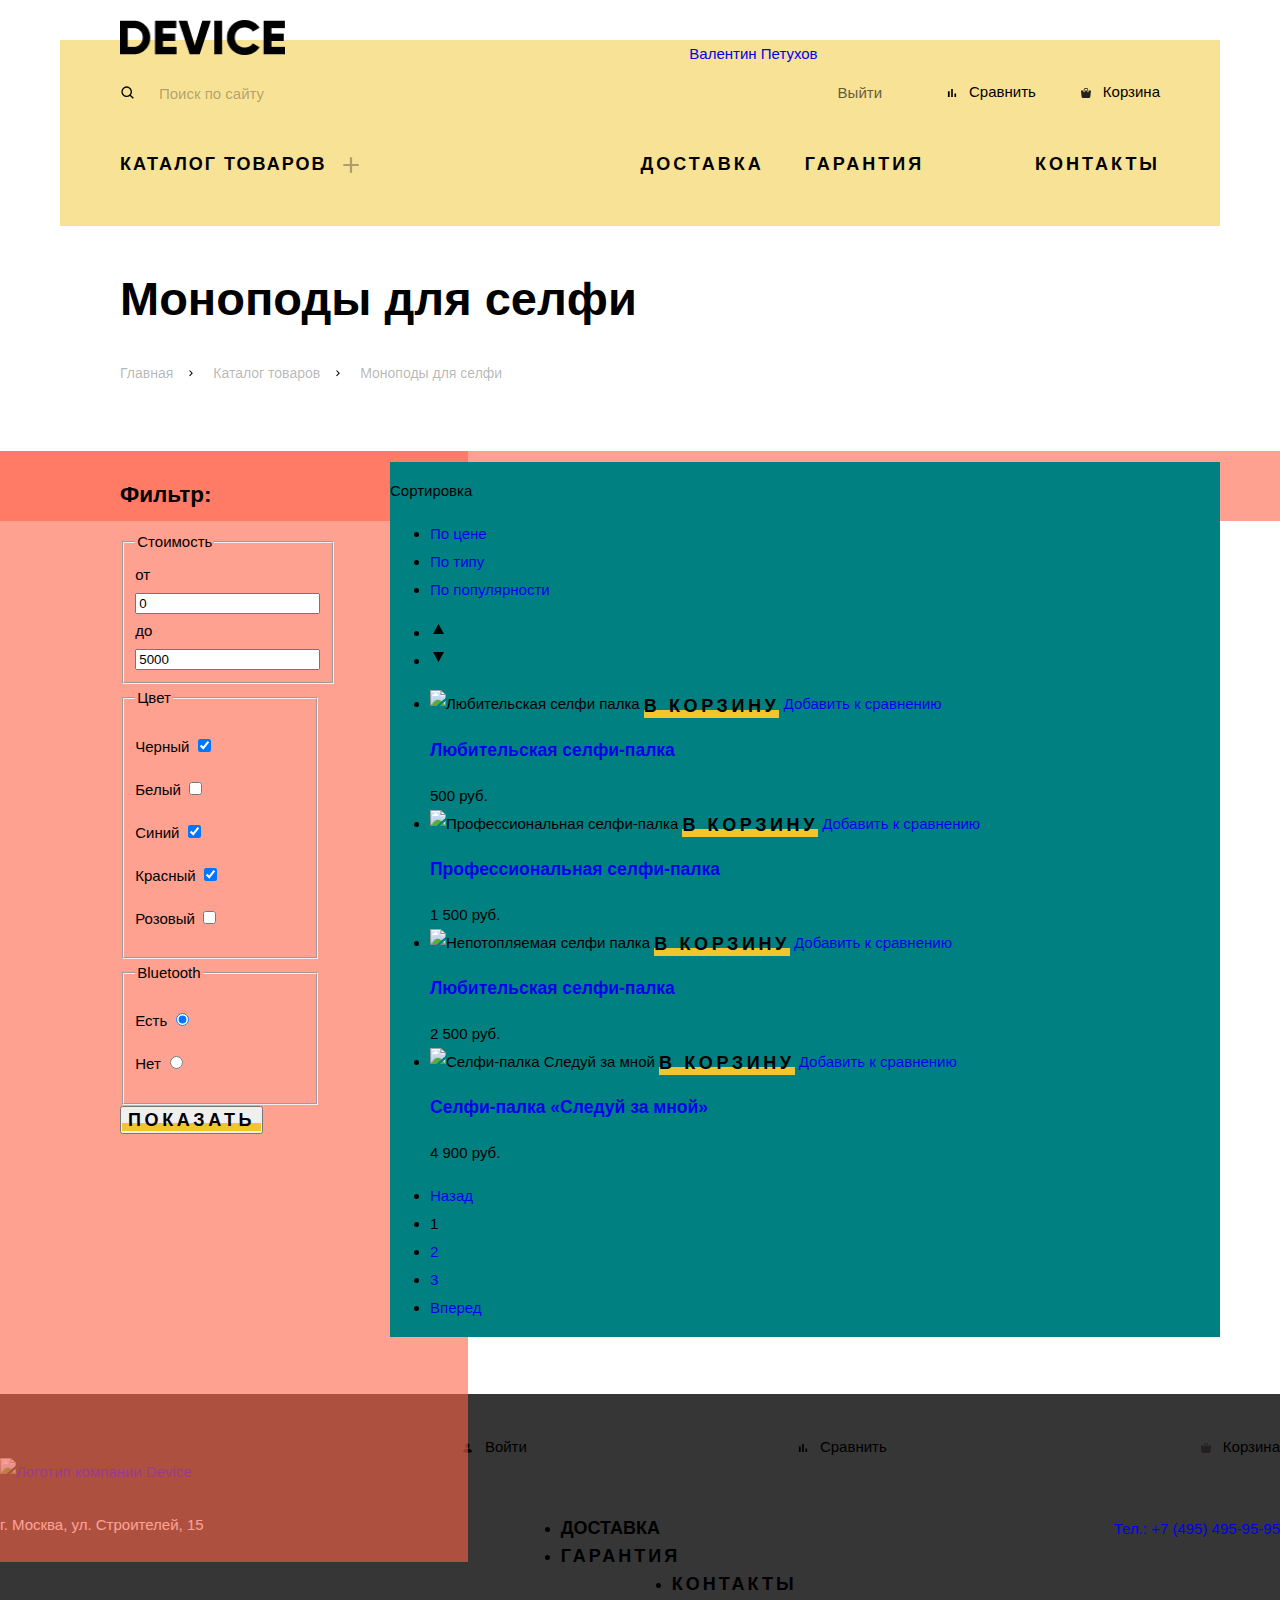
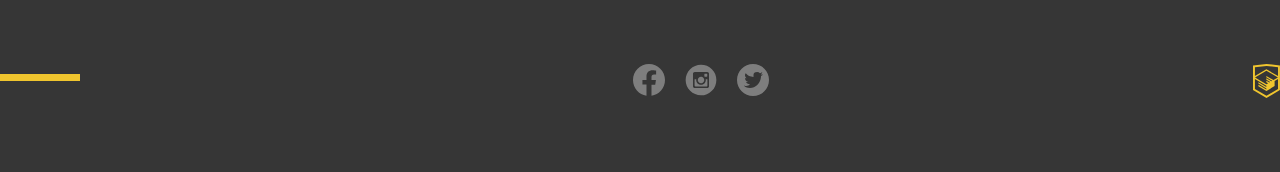
==== catalog.html @ a459fc76 "Update catalog.html" ====
<!DOCTYPE html>
<html lang="ru">
   <head>
      <meta charset="utf-8">
      <link href="css/normalize.css" rel="stylesheet">
      <link href="css/style.css" rel="stylesheet">
      <title>Магазин Device</title>
   </head>
   <body class="page-body">
      <header class="main-header inner-header">
         <div class="container">
            <div class="navigation-wrapper">
               <nav class="site-navigation">
                  <a class="logo-header" href="index.html">
                  <img src="img/logo.png" width="165" height="35" alt="Логотип магазина DEVICE">
                  </a>
                  <ul class="navigation-list">
                     <li class="navigation-item catalog">
                        <a href="#">
                        Каталог товаров
                        </a>
                        <div class="menu-list-wrapper">
                           <ul class="menu-list">
                              <li class="menu-column">
                                 <ul class="column-list">
                                    <li class="column-item">
                                       <a href="#">Виртуальная реальность</a>
                                    </li>
                                    <li class="column-item">
                                       <a>Моноподы для селфи</a>
                                    </li>
                                    <li class="column-item">
                                       <a href="#">Экшн-камеры</a>
                                    </li>
                                 </ul>
                              </li>
                              <li class="menu-column">
                                 <ul class="column-list">
                                    <li class="column-item">
                                       <a href="#">Фитнес-браслеты</a>
                                    </li>
                                    <li class="column-item">
                                       <a href="#">Умные часы</a>
                                    </li>
                                 </ul>
                              </li>
                              <li class="menu-column">
                                 <ul class="column-list">
                                    <li class="column-item">
                                       <a href="#">Квадракоптер</a>
                                    </li>
                                 </ul>
                              </li>
                           </ul>
                        </div>
                     </li>
                     <li class="navigation-item">
                        <a href="#">
                        Доставка
                        </a>
                     </li>
                     <li class="navigation-item">
                        <a href="#">
                        Гарантия
                        </a>
                     </li>
                     <li class="navigation-item">
                        <a href="#">
                        Контакты
                        </a>
                     </li>
                  </ul>
               </nav>
               <div class="user-navigation">
                  <div class="search-field">
                     <form action="https://echo.htmlacademy.ru/" method="get">
                        <label class="label-search" for="search-field">
                        <span class="visually-hidden">Поиск</span>
                        </label>
                        <input type="search" name="search" id="search-field" class="input-search" placeholder="Поиск по сайту">                 
                        <button type="button" class="button-search">Найти</button>
                     </form>
                  </div>
                  <div class="header-user-nav-wrapper">
                  <div clasbreas="login">
                     <a href="#">Валентин Петухов</a>
                  </div> 
                  <div class="login-out">
                     <a href="#">Выйти</a>
                  </div>
                  
                  <div class="compare">
                     <a href="#">Сравнить</a>
                  </div>
                  <div class="shop">
                     <a href="#">Корзина</a>
                  </div>
                  </div>
                 </div>
               </div>
            </div>
         </div>
      </header>
      <main class="inner-main">
         <div class="container">
           <h1>Моноподы для селфи</h1>
           <ul class="breadcrumbs-list">
            <li class="breadcrumbs-item">
               <a href="index.html">Главная</a>
            </li>
            <li class="breadcrumbs-item">
               <a href="#">Каталог товаров</a>
            </li>
            <li class="breadcrumbs-item">
               <a>Моноподы для селфи</a>
            </li>
           </ul>
         </div>
         <div class="container">
            <div class="catalog-wrapper">
         <section class="filter">
           
             <h2>Фильтр:</h2>
            <form action="https://echo.htmlacademy.ru/" method="get">
               <fieldset class="price">
                  <legend>Стоимость</legend>
                  <div class="range-filter">
                     <div class="range-controls">
                        <div class="scale">
                           <div class="bar"></div>
                        </div>
                     </div>
                     <div class="toggle toggle-min"></div>
                     <div class="toggle toggle-max"></div>
                     <div class="price-controls">
                        <label class="min-price">
                        от <input type="text" name="min-price" value="0">
                        </label> 
                        <label class="max-price">
                        до <input type="text" name="max-price" value="5000">
                        </label> 
                     </div>
                  </div>
               </fieldset>
               <fieldset class="color">
                  <legend>Цвет</legend>
                  <p class="checkbox-group">
                     <label class="label-checkbox" for="checkbox-field-black">Черный</label>
                     <input type="checkbox" class="input-checkbox" name="checkbox-black" id="checkbox-field-black" checked>
                  </p>
                  <p class="checkbox-group">
                     <label class="label-checkbox" for="checkbox-field-white">Белый</label>
                     <input type="checkbox" class="input-checkbox" name="checkbox-white" id="checkbox-field-white">
                  </p>
                  <p class="checkbox-group">
                     <label class="label-checkbox" for="checkbox-field-blue">Синий</label>
                     <input type="checkbox" class="input-checkbox" name="checkbox-blue" id="checkbox-field-blue" checked>
                  </p>
                  <p class="checkbox-group">
                     <label class="label-checkbox" for="checkbox-field-red">Красный</label>
                     <input type="checkbox" class="input-checkbox" name="checkbox-red" id="checkbox-field-red" checked>
                  </p>
                  <p class="checkbox-group">
                     <label class="label-checkbox" for="checkbox-field-pink">Розовый</label>
                     <input type="checkbox" class="input-checkbox" name="checkbox-pink" id="checkbox-field-pink">
                  </p>
               </fieldset>
               <fieldset class="bluetooth">
                  <legend>Bluetooth</legend>
                  <p class="radio-group">
                     <label class="label-radio" for="bluetooth-field-yes">Есть</label>
                     <input type="radio" class="input-radio" name="bluetooth-field" id="bluetooth-field-yes" value="yes" checked>
                  </p>
                  <p class="radio-group">
                     <label class="label-radio" for="bluetooth-field-no">Нет</label>
                     <input type="radio" class="input-radio" name="bluetooth-field" id="bluetooth-field-no" value="no">
                  </p>
               </fieldset>
               <button class="button filter-button" type="submit">Показать</button>
            </form>
           
         </section>
         <section class="inner-catalog">
          
            <h2 class="visually-hidden"> Каталог товаров моноподов</h2>
            <div class="catalog-sort">
               <p>Сортировка</p>
               <ul class="sort-list">
                  <li class="sort-item">
                     <a href="#" class="sort-active">По цене</a>
                  </li>
                  <li class="sort-item">
                     <a href="#">По типу</a>
                  </li>
                  <li class="sort-item">
                     <a href="#">По популярности</a>
                  </li>
               </ul>
               <ul class="sort-arrows">
                  <li class="sort-arrows-item">
                     <a href="#" class="button-arrows-active">
                        <span class="visually-hidden">Сортировка к большему</span>
                        <svg width="18" height="18" fill="none" xmlns="http://www.w3.org/2000/svg">
                           <path d="M3 14h11L8.5 4 3 14z" fill="#000"/>
                        </svg>
                     </a>
                  </li>
                  <li class="sort-arrows-item">
                     <a href="#" class="button-arrows-active">
                        <span class="visually-hidden">Сортировка к меньшему</span>
                        <svg width="18" height="18" fill="none" xmlns="http://www.w3.org/2000/svg">
                           <path d="M14 4H3l5.5 10L14 4z" fill="#000"/>
                        </svg>
                     </a>
                  </li>
               </ul>
            </div>
            <ul class="catalog-list">
               <li class="catalog-item">
                  <article class="catalog-cart">
                     <div class="cart-content">
                        <img src="img/item-1.jpg" width="360" height="380" alt="Любительская селфи палка">
                        <a href="#" class="button cart-button">В корзину</a>
                        <a href="#" class="cart-compare">Добавить к сравнению</a>
                     </div>
                     <h3>
                        <a href="#">Любительская селфи-палка</a>
                     </h3>
                     <span class="cart-price">500 руб.</span>
                  </article>
               </li>
               <li class="catalog-item">
                  <article class="catalog-cart">
                     <div class="cart-content">
                        <img src="img/item-2.jpg" width="360" height="380" alt="Профессиональная селфи-палка">
                        <a href="#" class="button cart-button">В корзину</a>
                        <a href="#" class="cart-compare">Добавить к сравнению</a>
                     </div>
                     <h3>
                        <a href="#">Профессиональная селфи-палка</a>
                     </h3>
                     <span class="cart-price">1 500 руб.</span>
                  </article>
               </li>
               <li class="catalog-item">
                  <article class="catalog-cart">
                     <div class="cart-content">
                        <img src="img/item-3.jpg" width="360" height="380" alt="Непотопляемая селфи палка">
                        <a href="#" class="button cart-button">В корзину</a>
                        <a href="#" class="cart-compare">Добавить к сравнению</a>
                     </div>
                     <h3>
                        <a href="#">Любительская селфи-палка</a>
                     </h3>
                     <span class="cart-price">2 500 руб.</span>
                  </article>
               </li>
               <li class="catalog-item">
                  <article class="catalog-cart">
                     <div class="cart-content">
                        <img src="img/item-4.jpg" width="360" height="380" alt="Селфи-палка Следуй за мной">
                        <a href="#" class="button cart-button">В корзину</a>
                        <a href="#" class="cart-compare">Добавить к сравнению</a>
                     </div>
                     <h3>
                        <a href="#">Селфи-палка «Следуй за мной»</a>
                     </h3>
                     <span class="cart-price">4 900 руб.</span>
                  </article>
               </li>
            </ul>
            <ul class="catalog-pagination-list">
               <li class="catalog-pagination-item">
                  <a href="#" class="back">Назад</a>
               </li>
               <li class="catalog-pagination-item">
                  <a>1</a>
               </li>
               <li class="catalog-pagination-item">
                  <a href="#">2</a>
               </li>
               <li class="catalog-pagination-item">
                  <a href="#">3</a>
               </li>
               <li class="catalog-pagination-item">
                  <a href="#" class="forward">Вперед</a>
               </li>
            </ul>
         
         </section>
         </div>
         </div>
      </main>
      <footer class="main-footer inner-header">
         <div class="footer-top">
            <a class="logo-footer" href="index.html">
            <img src="img/logo-footer.png" width="163" height="35" alt="Логотип компании Device">
            </a>
            <div class="login">
               <a href="#">Войти</a>
            </div>
            <div class="compare">
               <a href="#">Сравнить</a>
            </div>
            <div class="shop">
               <a href="#">Корзина</a>
            </div>
         </div>
         <div class="footer-middle">
            <p class="adress">г. Москва, ул. Строителей, 15</p>
            <ul class="navigation-list">
               <li class="navigation-item">
                  <a href="#">Доставка</a>
               </li>
               <li class="navigation-item">
                  <a href="#">Гарантия</a>
               </li>
               <li class="navigation-item">
                  <a href="#">Контакты</a>
               </li>
            </ul>
            <p>
               <a href="tel:84954959595">
               Тел.: +7 (495) 495-95-95
               </a>
            </p>
         </div>
         <div class="footer-bottom">
            <ul class="social-list">
               <li class="social-item social-item-facebook">
                  <a href="#">
                  <span class="visually-hidden">Facebook</span>
                  </a>
               </li>
               <li class="social-item social-item-instagram">
                  <a href="#">
                  <span class="visually-hidden">Instagram</span>
                  </a>
               </li>
               <li class="social-item social-item-twitter">
                  <a href="#">
                  <span class="visually-hidden">Twitter</span>
                  </a>
               </li>
            </ul>
            <a href="https://htmlacademy.ru/intensive/htmlcss" class="logo-creators">
               <svg width="27" height="34" fill="none" xmlns="http://www.w3.org/2000/svg">
                  <g clip-path="url(#clip0)">
                     <path d="M13.62.017L13.472 0 0 1.408v24.596L13.473 34l13.43-7.969.042-.025V1.408L13.62.017zm11.399 12.078L13.495 5.32l-.001-.104-.087.05-.088-.056v.109L1.925 12.086V3.139l11.548-1.21L25.02 3.14v8.956h-.001zM13.405 6.769l11.518 6.695-4.479 2.633-7.093-4.21-.014 1.412 5.904 3.503-.86.506-5.03-2.984-.014 1.411 3.827 2.27-.782.521-3.031-1.782-.014 1.409 1.853 1.088-1.8 1.078-11.356-6.733 11.371-6.817zm-11.48 8.318l11.411 6.773.016 1.041-7.942-4.715-.015 1.412 7.979 4.783.018 1.073-7.973-4.728-.013 1.41 8.021 4.81.046.025 8.143-4.86-.011-5.163 3.415-2.03v9.994l-11.548 6.854-11.547-6.853v-9.826z" fill="#F0C52E"/>
                  </g>
                  <defs>
                     <clipPath id="clip0">
                        <path fill="#fff" d="M0 0h26.943v34H0z"/>
                     </clipPath>
                  </defs>
               </svg>
            </a>
         </div>
      </footer>
   </body>
</html>
---- css/style.css ----
:root {
  --specialWhite03: rgba(255, 255, 255, 0.3);
  --specialWhite07: rgba(255, 255, 255, 0.7);
  --basicWhite: #ffffff;

  --specialBlack03: rgba(0, 0, 0, 0.3);
  --specialBlack06: rgba(0, 0, 0, 0.6);
  --basicBlack: #000000;

  --basicDark: #363636;
  --specialLightGrey: #f2f2f2;
  --lightGrey: #e5e5e5;
  --basicGrey: #7e7e7e;
  --darkGrey: #464646;
  
  --specialYellow: #f7e296;
  --specialYellowDark: #f0c52e;
  
  --specialGreen: #91c92f;
  
  --specialRed: #f6dada;
}

* {
  box-sizing: border-box;
}

@font-face {
  font-family: 'Open Sans';
  font-style: normal;
  font-weight: 300;
  src: url('../fonts/open-sans-v17-latin_cyrillic-ext_cyrillic-300.eot');
  src: local('Open Sans Light'), local('OpenSans-Light'),
       url('../fonts/open-sans-v17-latin_cyrillic-ext_cyrillic-300.woff2') format('woff2'), 
       url('../fonts/open-sans-v17-latin_cyrillic-ext_cyrillic-300.woff') format('woff');
}

@font-face {
  font-family: 'Open Sans';
  font-style: normal;
  font-weight: 400;
  src: url('../fonts/open-sans-v17-latin_cyrillic-ext_cyrillic-regular.eot'); 
  src: local('Open Sans Regular'), local('OpenSans-Regular'),
       url('../fonts/open-sans-v17-latin_cyrillic-ext_cyrillic-regular.woff2') format('woff2'), 
       url('../fonts/open-sans-v17-latin_cyrillic-ext_cyrillic-regular.woff') format('woff');
}

@font-face {
font-family: 'Gilroy';
src: url('gilroylight.woff2') format('woff2'),
url('gilroylight.woff') format('woff');
font-weight: 300;
}

@font-face {
font-family: 'Gilroy';
font-style: normal;
font-weight: 800;
src: url('gilroyextrabold.woff2') format('woff2'),
     url('gilroyextrabold.woff') format('woff');

}

body {
  margin: 0;
  padding: 0;

  min-width: 1160px;
  
  font-size: 15px;
  line-height: 28px;
  font-weight: 300; 
  font-family: "Open Sans", Arial, sans-serif;
  color: var(--basicBlack);

  background-color: var(--basicWhite); 
}

a {
  text-decoration: none;
}

img {
  max-width: 100%;
  height: auto;
}

.page {
  height: 100%;
}

.page-body {
  min-height: 100%;
  display: grid;
  grid-template-rows: min-content 1fr min-content;
  align-content: start;

}

.visually-hidden {
  position: absolute;
  width: 1px;
  height: 1px;
  clip: rect(1px,1px,1px,0);
}

.container {
  width: 1160px;
  margin: 0 auto;
}


.button {
  display: inline-block;
  position: relative;

  font-size: 18px;
  line-height: 22px;
  font-family: 'Gilroy', 'Arial', sans-serif;
  text-transform: uppercase;
  font-weight: 800;
  color: var(--basicBlack);
  text-align: center;
  vertical-align: middle;
  
  letter-spacing: 0.2em;
  z-index: 1; 
}


.main-header {
  margin-top: 40px;
}

.navigation-wrapper {
  display: flex;
  flex-direction: column;
  position: relative;

  padding: 0;
  padding-left: 60px;
  padding-right: 60px;

  background-color: var(--specialYellow);
}

.user-navigation {
  order: -1;

  display: flex;
  flex-wrap: wrap;
}

.site-navigation .logo-header {
  position: absolute;
  top: -20px;
  left: 60px;
}

.site-navigation > a[href]:hover,
.site-navigation > a[href]:focus {
  opacity: 0.6;
}

.site-navigation > a[href]:active {
  opacity: 0.3;
}

.search-field form {
  display: flex;
  align-items: start;

  margin-top: 24px;

  width: 444px;
  min-height: 50px;
}

.search-field .input-search {
  width: 358px;
  margin: 0;
  padding: 0;
  padding-top: 23px;
  padding-bottom: 9px;
  padding-left: 39px;

  box-sizing: border-box;

  background-color: transparent;
  border: none; 
}

.input-search::placeholder {
  margin: 0;
  padding: 0;
  
  font-size: 15px;
  line-height: 15px;
  line-height: 20px;
  color: var(--specialBlack03);
}

.input-search:hover::placeholder {
  color: var(--specialBlack06);
}

.input-search:focus {
  border-bottom: 2px solid var(--basicBlack);
  outline: none;
}

.input-search:focus ~ .button-search {
  display: block;
}

.label-search {
  position: relative;
}

.label-search::before {
  content: "";
  position: absolute;
  top: 21px;
  left: 0;

  width: 17px;
  height: 17px;

  background-image: url(../img/icon_search.svg);
  background-repeat: no-repeat;
}

.search-field .button-search {
  display: none;
  padding: 13px 15px;

  font-size: 15px;
  line-height: 20px;
  text-transform: uppercase;
  
  background-color: transparent;

  border: 2px solid var(--basicBlack);
  cursor: pointer;
}

.button-search:hover,
.button-search:focus {
  color: var(--basicWhite);

  background-color: var(--basicBlack);
}

.button-search:active {
  display: block;
  color: var(--specialWhite03);
}

.login,
.compare,
.shop {
  margin-top: 38px;
}

.login {
  position: relative;

  margin-left: 95px;
  padding-left: 24px;
}

.login::before {
  content: "";
  position: absolute;
  top: 8px;
  left: 0;

  width: 14px;
  height: 15px;

  background-image: url("../img/icon_user.svg");
  background-repeat: no-repeat;
}

.compare {
  position: relative;

  margin-left: 216px;
  padding-left: 24px;
}

.compare::before {
  content: "";
  position: absolute;
  top: 8px;
  left: 0;

  width: 15px;
  height: 15px;

  background-image: url("../img/icon_chart.svg");
  background-repeat: no-repeat;
}

.shop {
  position: relative;
  
  margin-left: auto;
  padding-left: 22px;
}

.shop::before {
  content: "";
  display: block;
  position: absolute;
  top: 10px;
  left: 0;
  width: 11px;
  height: 11px;

  background-image: url("../img/icon_cart.svg");
  background-repeat: no-repeat;
}

 .login a,
 .compare a,
 .shop a {
  font-size: 15px;
  line-height: 20px;
  color: inherit;
 }

.login:hover,
.login:focus,
.compare:hover,
.compare:focus,
.shop:hover,
.shop:focus {
  opacity: 0.6;
}

.login:active,
.compare:active,
.shop:active {
  opacity: 0.3;
}

.site-navigation .navigation-list {
  display: flex;
  flex-wrap: wrap;
  justify-content: space-between;
  position: relative;
  margin: 0;
  margin-top: 37px;
  padding: 0;

  list-style: none;
}

.catalog {
  position: relative;

  cursor: pointer;
}

.catalog > a {
  padding-right: 36px;

  min-width: 230px;

  letter-spacing: 2px;
}

.catalog:hover .menu-list-wrapper {
  display: block;
}

.navigation-item:first-child {
  position: relative;
}

.navigation-item:nth-child(2) {
  margin-left: auto;
}

.navigation-item:nth-child(3) {
  margin-left: 41px;
}

.navigation-item:last-child {
  margin-left: 111px;
}

.navigation-item a[href]:hover,
.navigation-item a[href]:focus {
  color: var(--specialBlack06);
}

.navigation-item a[href]:active {
  color: var(--specialBlack03);
}

.catalog::before {
  content: "";
  position: absolute;
  top: 3px;
  right: 0;

  width: 22px;
  height: 22px;

  background-image: url("../img/icon_plus.svg");
  background-repeat: no-repeat;
}

.navigation-item:nth-child(2) > a,
.navigation-item:nth-child(3) > a,
.navigation-item:last-child > a {
  letter-spacing: 3px;
}

.navigation-item > a {
  font-size: 18px;
  line-height: 22px;
  font-family: 'Gilroy', 'Arial', sans-serif;
  font-weight: 800;
  text-transform: uppercase;
  color: var(--basicBlack);
}

.menu-list-wrapper {
  display: none;
}

.navigation-item .menu-list {
  display: flex;
  flex-wrap: wrap;
  position: absolute;
  top: 25px;
  left: -60px;

  margin: 0;
  padding: 0;
  padding-left: 60px;
  padding-right: 60px;
  padding-bottom: 37px;

  min-width: 1160px;

  list-style: none;

  background-color: var(--specialYellow);
  z-index: 1001;
}

.menu-list a {
  font-size: 15px;
  line-height: 20px;
  font-weight: 300;
  color: var(--basicBlack);
}

.catalog .column-list {
  margin: 0;
  margin-right: 63px;
  margin-top: 27px;
  padding: 0;

  list-style: none;
}

.menu-column:last-child .column-list {
  margin-right: 0;
}

.catalog .column-item {
  margin-bottom: 8px;
}

.catalog .column-item:last-child {
  margin-bottom: 0;
}

.column-item a[href]:hover,
.column-item a[href]:focus {
  color: var(--specialBlack06);
}

.column-item a[href]:active {
  color: var(--specialBlack03);
}
 
.slider-wrapper {
  position: relative;
  width: 100%;

  background-color: transparent;
}

.slider-wrapper::before {
  content: "";
  display: block;
  position: absolute;
  width: 100%;
  height: 161px;
  background-color: var(--specialYellow);
  z-index: -1;
}

.slider-pagination {
  margin: 0;
  padding: 0;

  list-style: none;
}

.slider-list {
  margin: 0;
  padding: 0;
  padding-top: 32px;

  list-style: none;
  z-index: 1000;
}

.slider-item {
  display: none;
}

.slider-item:nth-child(1) {
  display: flex;
  justify-content: flex-end;
}

.slider-item:nth-child(1) img {
  margin-bottom: 16px;
  margin-right: 127px;

  width: 384px;
  height: 486px;
}

.slider-item:nth-child(2) img {
  margin-top: 22px;
  margin-right: 138px;

   width: 345px;
   height: 485px;
}

.slider-item:nth-child(3) img {
  margin-top: 81px;
  margin-right: 43px;

  width: 526px;
  height: 334px;
  
}

.slider-content {
  position: relative;
  margin-top: 25px;
  max-width: 560px;  
  background-color: transparent;
}

.slider-pagination {
  display: flex;
  position: absolute;
  bottom: 145px;
  right: 88px;
  z-index: 20000;
}

.slider-pagination li {
  margin-right: 18px;
}

.slider-pagination li:last-child {
  margin-right: 0;
}

.pagination-button {
  position: relative;
  width: 12px;
  height: 12px;

  background-color: transparent;
  background-image: url("../img/slider_button_empty.svg");
  background-repeat: no-repeat;
  border: none;

  cursor: pointer;
}
/*
.pagination-button-active {
  background-image: url("../img/slider-button.svg");
  background-repeat: no-repeat;
}
*/

.pagination-button::before {
  content: "";
  display: none;
  position: absolute;
  top: 0;
  left: 0;

  width: 12px;
  height: 12px;
  background-image: url("../img/slider_button.svg");
  background-repeat: no-repeat;
}

.slider-pagination-item:nth-child(1) .pagination-button::before {
  display: block;
}

.slider-content::after {
  content: "";
  display: block;
  position: absolute;
  top: 8px;
  left: 0;

  width: 100px;
  height: 8px;
  background-color: var(--basicWhite);
}

.slider-content::before {
  content: "01";
  
  position: absolute;
  top: -46px;
  right: 48px;
  
  margin: 0;
  padding: 0;

  font-size: 179px;
  line-height: 219px;
  font-family: 'Gilroy', 'Arial', sans-serif;
  font-weight: 800;
  text-transform: uppercase;

  color: var(--basicWhite);
  z-index: -1;
}

.slider-item:nth-child(2) .slider-content::before {
  content: "02";
  
  position: absolute;
  top: -46px;
  right: 48px;
  
  margin: 0;
  padding: 0;

  font-size: 179px;
  line-height: 219px;
  font-family: 'Gilroy', 'Arial', sans-serif;
  font-weight: 800;
  text-transform: uppercase;

  color: var(--basicWhite);
  z-index: -1;
}

.slider-item:nth-child(3) .slider-content::before {
  content: "03";
  
  position: absolute;
  top: -46px;
  right: 48px;
  
  margin: 0;
  padding: 0;

  font-size: 179px;
  line-height: 219px;
  font-family: 'Gilroy', 'Arial', sans-serif;
  font-weight: 800;
  text-transform: uppercase;

  color: var(--basicWhite);
  z-index: -1;
}

.slider-content h3 {
  margin: 0;
  margin-top: 67px;
  font-size: 47px;
  line-height: 58px;
  font-family: 'Gilroy', 'Arial', sans-serif;
  font-weight: 800;
  color: var(--basicBlack);
  z-index: 1;
}

.slider-item:first-child h3 {
 padding-right: 170px; 
}

.slider-item:nth-child(2) h3 {
 padding-right: 170px; 
}


.slider-content p {
  margin-top: 27px;

  font-size: 15px;
  line-height: 20px;
  font-weight: 300;
}

.slider-item:nth-child(1) p {
  padding-right: 80px;
}

.slider-item:nth-child(2) p,
.slider-item:nth-child(3) p {
  padding-right: 107px;
}


.button-slider {
  margin-top: 37px;
  padding-left: 44px;
  padding-right: 42px;
  padding-top: 9px;
  padding-bottom: 9px;
}

.button::before {
  content: "";
  display: block;
  position: absolute;
  left: 0;
  top: 15px;

  width: 100%;
  height: 8px;
  background-color: var(--specialYellowDark);
  z-index: -1;
}

.button-slider:hover::before,
.button-slider:focus::before {
  height: 100%;
  top: 0;
}

.button-slider:active {
  color: var(--specialBlack03);
}


.button-slider:hover {
  height: auto;
  line-height: 22px;
}

.slider-description {
  display: flex;
  
  flex-wrap: wrap;
  padding: 0;
  margin: 0;
  margin-top: 34px;
}

.slider-description dl {
  max-width: 186px;
  margin-right: 63px;
}

.slider-item:nth-child(3) dl{
  margin-right: 27px;
}

.slider-item:nth-child(3) dl:last-child {
  margin-right: 0;
}

.slider-description dl:last-child {
  margin-right: 0;
}

.slider-description dt {
  margin-bottom: 15px;
  font-size: 36px;
  line-height: 42px;
  font-family: 'Gilroy', 'Arial', sans-serif;
  font-weight: 300;
  letter-spacing: 0.1em;
}

.slider-description dd {
  margin: 0;
  font-size: 13px;
  line-height: 15px;
  font-family: 'Gilroy', 'Arial', sans-serif;
  font-weight: 300;
  letter-spacing: 0.1em;
}

.popular-list {
  display: flex;
  flex-wrap: wrap;
  justify-content: space-between;
  margin: 0;
  margin-top: 104px;
  padding: 0;

  list-style: none;
}

.popular-item {
  width: 160px;
}

.popular-image-wrapper {
  display: flex;
  justify-content: center;
  align-items: center;
  width: 160px;
  height: 160px;
  background-color: var(--specialYellow);

  cursor: pointer;
}

.popular-item a {
  display: inline-block;
  font-size: 18px;
  line-height: 22px;
  font-family: 'Gilroy', 'Arial', sans-serif;
  font-weight: 800;
  color: var(--basicBlack);
  vertical-align: middle;
}

.popular-item h3 {
  margin: 0;
  margin-top: 35px;
}

.popular-image-wrapper:hover,
.popular-image-wrapper:focus {
  background-color: var(--specialYellowDark);
}

.popular-image-wrapper:active img {
  opacity: 0.3;
}

.popular-item:active a {
  color: var(--specialBlack03);
}

.services {
  position: relative;
  margin-top: 83px;
  
 
  background-color: var(--lightGrey);
}

.services::before {
  content: "";
  display: block;
  
  width: 100%;
  height: 100px;
   background-color: var(--basicWhite);
}

.services-wrapper {
  display: flex;
  margin-top: -100px;
  min-height: 320px;
  background-color: transparent; 
}

.services-button-list {
  display: flex;
  flex-direction: column;
  justify-content: center;
  align-items: start;
  margin: 0;
  padding: 0;
  
  width: 284px;
  list-style: none;

  border-right: 7px solid var(--basicBlack);
}

.services-button {
  padding-top: 9px;
  padding-bottom: 9px;

  width: 160px;

  background-color: transparent;
  border: none;
}

.services-button:not(.services-button-active) {
  cursor: pointer;
}

.services-button:not(.services-button-active)::before {
  content: "";
  display: block;
  position: absolute;
  left: 0;
  top: 15px;

  width: 100%;
  height: 8px;

  background-color: var(--specialYellowDark);
  z-index: -1;
}

.services-button-active::before {
  content: "";
  display: block;
  position: absolute;
  top: 0;
  left: 0;
  height: 100%;
  
  background-color: var(--basicBlack);
}

.services-button:not(.services-button-active):hover::before,
.services-button:not(.services-button-active):focus::before {
  height: 100%;
  top: 0;
}

.services-button:not(.services-button-active):active {
  color: var(--specialYellow);
  height: 100%;
  top: 0;
}

.services-button-item:nth-child(1) .services-button:not(.services-button-active):active {
  padding-left: 18px;
  padding-right: 266px;
  border: none;
  outline: none;
}

.services-button-item:nth-child(2) .services-button:not(.services-button-active):active { 
  padding-left: 23px;
  padding-right: 260px;
  border: none;
  outline: none;
}

.services-button-item:nth-child(3) .services-button:not(.services-button-active):active {
  padding-left: 36px;
  padding-right: 247px;
  border: none;
  outline: none;
}


.services-button:not(.services-button-active):active::before {
  background-color: var(--basicBlack);
}

li:nth-child(1) .services-button-active {
  padding-top: 9px;
  padding-bottom: 9px;
  padding-left: 18px;
  padding-right: 266px;

  color: var(--specialYellow);
}

li:nth-child(2) .services-button-active {
  padding-top: 9px;
  padding-bottom: 9px;
  padding-left: 20px;
  padding-right: 260px;

  color: var(--specialYellow);
}

li:nth-child(3) .services-button-active {
  padding-top: 9px;
  padding-bottom: 9px;
  padding-left: 35px;
  padding-right: 247px;

  color: var(--specialYellow);
}

.services-button-item {
  margin-bottom: 22px;

  width: 100%;
}

.service-button-item:first-child {
  margin-top: 14px;
}

.services-button-item:last-child {
  margin-bottom: 0;
}

.services-content-list {
  margin: 0;
  margin-left: auto;
  padding: 0;

  max-width: 760px;

  list-style: none;
}

.services-content-item {
  display: none;
}

.services-content-item:nth-child(1) {
  display: block;
}

.services-content-item h3 {
  margin: 0;
  padding-top: 71px;
  font-size: 47px;
  line-height: 58px;
  font-family: 'Gilroy', 'Arial', sans-serif;
  font-weight: 800;
  letter-spacing: 0.2em;
}

.services-content-item p {
  margin-top: 40px;

  font-size: 15px;
  line-height: 28px;
  letter-spacing: 0.1em;

}

.services-content-item:nth-child(1) p {
  padding-right: 265px;
}

.services-content-item:nth-child(2) p {
  padding-right: 180px;
}

.services-content-item:nth-child(3) p {
  padding-right: 220px;
}

.services-content-item:nth-child(1) {
  background-image: url("../img/delivery.png");
  background-repeat: no-repeat;
  background-position: 620px 70px;
}

.services-content-item:nth-child(2) {
  background-image: url("../img/warranty.png");
  background-repeat: no-repeat;
  background-position: 100% 52px;
}

.services-content-item:nth-child(3) {
  background-image: url("../img/credit.png");
  background-repeat: no-repeat;
  background-position: 595px 48px;
}

.brends-list {
  display: flex;
  justify-content: space-between;
  flex-wrap: wrap;
  
  margin: 0;
  margin-top: 161px;
  padding: 0;

  list-style: none;
}


.brends-item img {
  filter: grayscale(1);
}

.brends-item:hover img,
.brends-item:focus img{
  filter: grayscale(0);
}

.brends-item:active {
  opacity: 0.6;
}

.information-wrapper {
  display: flex;
  justify-content: space-between;

  margin-top: 82px;
}

.about-us {
  position: relative;
  padding-bottom: 20px;
}

.about-us::before {
  content: "";
  display: block;
  position: absolute;
  top: 0;
  left: 0;

  width: 80px;
  height: 7px;

  background-color: var(--basicBlack);
}

.about-us h2 {
  margin: 0;
  margin-top: 58px;

  font-size: 47px;
  line-height: 58px;
  font-family: 'Gilroy', 'Arial', sans-serif;
  font-weight: 800;
  letter-spacing: 0.2em; 
}


.about-us p {
  font-size: 15px;
  line-height: 28px;
}

.about-us > p:nth-of-type(1) {
  margin-top: 40px;
  padding-right: 127px;
}

.about-us > p:nth-of-type(2) {
  margin-top: 40px;
  padding-right: 128px;
}

.about-us-list {
  margin: 0;
  margin-top: 58px;
  padding: 0;

  list-style: none;
}

.about-us-list p {
  position: relative;
  padding-left: 32px;

  font-size: 16px;
  line-height: 28px;
  font-weight: 800;
  font-family: 'Gilroy', 'Arial', sans-serif;
  color: var(--basicBlack);
}

.about-us-list p::before {
  content: "";
  display: block;
  position: absolute;
  top: 8px;
  left: 0;

  width: 4px;
  height: 4px;

  border: 2px solid var(--lightGrey);
  border-radius: 50%;
}

.about-us-button::before {
  content: "";
  display: block;
  position: absolute;
  left: 0;
  top: 15px;

  width: 100%;
  height: 8px;
  background-color: var(--specialYellowDark);
  z-index: -1;
}

.about-us-button {
  margin-top: 50px;
  padding-top: 9px;
  padding-bottom: 9px;
  padding-left: 25px;
  padding-right: 18px;
}

.about-us-button:hover::before,
.about-us-button:focus::before  {
  top: 0;
  height: 100%;
}

.about-us-button:active {
  color: var(--specialBlack03);
}


.contacts {
  position: relative;
  min-width: 560px;
}

.contacts::before {
  content: "";
  display: block;
  position: absolute;
  top: 0;
  left: 0;

  width: 80px;
  height: 7px;

  background-color: var(--basicBlack);
}

.contacts h2 {
  margin: 0;
  margin-top: 58px;

  font-size: 47px;
  line-height: 58px;
  font-family: 'Gilroy', 'Arial', sans-serif;
  font-weight: 800;
  letter-spacing: 0.2em; 
}

.contacts > p:nth-of-type(1) {
  margin-top: 40px; 
}

.contacts-map {
  display: inline-block;
  margin-top: 22px;

  vertical-align: middle;
}

.contacts-button::before {
  content: "";
  display: block;
  position: absolute;
  left: 0;
  top: 15px;

  width: 100%;
  height: 8px;

  background-color: var(--specialYellowDark);
  z-index: -1;
}

.contacts-button {
  margin-top: 69px;
  padding-top: 9px;
  padding-bottom: 9px;
  padding-left: 39px;
  padding-right: 39px;
}

.contacts-button:hover::before,
.contacts-button:focus::before  {
  top: 0;
  height: 100%;
}

.contacts-button:active {
  color: var(--specialBlack03);
}

.main-footer {
  margin-top: 57px;
  padding-bottom: 65px;
  background-color: var(--basicDark);

}

.logo-footer {
  display: inline-block;

  vertical-align: middle;
  margin-top: 63px;

  cursor: pointer;
}

.logo-footer:hover,
.logo-footer:focus {
  opacity: 0.6;
}

.logo-footer:active {
  opacity: 0.3;
}

.footer-top {
  display: flex;
  flex-wrap: wrap;
  justify-content: space-between;
  border-top: 1px solid transparent;
}

.footer-nav-wrapper {
  display: flex;
  flex-wrap: wrap;
  margin-top: 41px;
}

.footer-nav-wrapper a {
  font-size: 15px;
  line-height: 20px;
  font-weight: 300;
  color: var(--specialWhite07);
}

.footer-login a{
  position: relative;
  padding-left: 27px;
  margin-right: 42px;
}

.footer-login a::before {
  content: "";
  display: block;
  position: absolute;
  top: 5px;
  left: 5px;

  width: 13px;
  height: 14px;

  background-image: url("../img/icon_user_footer.svg");
  background-repeat: no-repeat;
}

.footer-login a:hover,
.footer-login a:focus {
  color: var(--basicWhite);
}

.footer-login a:active {
  color: var(--specialWhite03);
}


.footer-login a:hover::before, 
.footer-login a:focus::before  {
  opacity: 0.6;
}

 
.footer-login a:active::before  {
  opacity: 0.3;
}

.footer-compare a{
  position: relative;
  padding-left: 25px;
  margin-right: 42px;

}

.footer-compare a::before {
  content: "";
  display: block;
  position: absolute;
  top: 4px;
  left: 0;

  width: 14px;
  height: 14px;

  background-image: url("../img/icon_chart_footer.svg");
  background-repeat: no-repeat;
}

.footer-compare a:hover,
.footer-compare a:focus {
  color: var(--basicWhite);
}

.footer-compare a:active {
  color: var(--specialWhite03);
}


.footer-compare a:hover::before, 
.footer-compare a:focus::before  {
  opacity: 0.6;
}

 
.footer-compare a:active::before  {
  opacity: 0.3;
}

.footer-shop a{
  position: relative;
  padding-left: 22px;
}

.footer-shop a::before {
  content: "";
  display: block;
  position: absolute;
  top: 4px;
  left: 0;

  width: 14px;
  height: 14px;

  background-image: url("../img/icon_cart_footer.svg");
  background-repeat: no-repeat;
}

.footer-shop a:hover,
.footer-shop a:focus {
  color: var(--basicWhite);
}

.footer-shop a:active {
  color: var(--specialWhite03);
}


.footer-shop a:hover::before, 
.footer-shop a:focus::before  {
  opacity: 0.6;
}

 
.footer-shop a:active::before  {
  opacity: 0.3;
}

.footer-middle {
  display: flex;
  justify-content: space-between;

  margin-top: 14px;
}

.footer-middle .adress {
  display: inline-block;

  max-width: 260px;

  font-size: 15px;
  line-height: 20px;
  font-weight: 300;
  vertical-align: middle;
  color: var(--basicWhite);
}

.footer-navigation-list {
  display: flex;
  flex-wrap: wrap;
  margin: 0;
  margin-top: 14px;
  margin-right: 41px;
  padding: 0;
  
  max-width: 470px;
  list-style: none;
}

.footer-navigation-item {
  margin-right: 32px;
}
/
.footer-navigation-item:last-child {
  margin-right: 0;
}

.footer-navigation-item a {
  font-size: 18px;
  line-height: 22px;
  font-weight: 800;
  font-family: 'Gilroy', 'Arial', sans-serif;
  text-transform: uppercase;
  letter-spacing: 0.2em;
  color: var(--basicWhite);
}

.footer-navigation-item a:hover,
.footer-navigation-item a:focus {
  opacity: 0.6;
}

.footer-navigation-item a:active {
  opacity: 0.3;
}

.phone-number a {
  max-width: 200px;

  font-size: 15px;
  line-height: 20px;
  font-weight: 300;
  color: var(--basicWhite);
}

.footer-bottom {
  display: flex;
  justify-content: space-between;
  position: relative;

  margin-top: 50px;
}

.footer-bottom::before {
  content: "";
  display: block;
  position: absolute;
  top: 10px;
  left: 0;
  width: 80px;
  height: 7px;

  background-color: var(--specialYellowDark);
} 

.footer-bottom .social-list {
  display: flex;
  flex-wrap: wrap;
  margin: 0;
  margin-left: auto;
  margin-right: 484px;
  padding: 0;

  list-style: none;
}

.social-item {
  margin-right: 20px;
}

.social-item:last-child {
  margin-right: 0;
}

.social-item a {
  display: inline-block;
  
  width: 32px;
  height: 32px;

  vertical-align: middle;

  background-image: url("../img/icon_facebook.svg");
  background-repeat: no-repeat;
  opacity: 0.6;
}

.social-item:nth-child(2) a { 
  background-image: url("../img/icon_instagram.svg");
  background-repeat: no-repeat;
  opacity: 0.6;
}

.social-item:nth-child(3) a {  
  background-image: url("../img/icon_witter.svg");
  background-repeat: no-repeat;
  opacity: 0.6;
}

.social-item a:hover,
.social-item a:focus {
  opacity: 1;
}

.social-item a:active {
  opacity: 0.3;
}

.logo-creators {
  cursor: pointer;
}

.logo-creators:hover,
.logo-creators:focus {
  opacity: 0.6;
}


.logo-creators:active {
  opacity: 0.3;
}


.modal {
  display: none;
  position: fixed;
  top: 50%;
  left: 50%;

  padding-left: 100px;
  padding-right: 100px;
  padding-bottom: 62px;
  
  background-color: var(--basicWhite);
  border-radius: 5px;

  box-shadow: 0px 10px 16px rgba(0, 0, 0, 0.15);

  transform: translate(-50%,-50%);
  z-index: 4;
  
}

.open-form {
  display: block;
}


.modal-form-wrapper {
  position: relative;
  z-index: 3;
}

.close-button-wrapper {
  position: relative;
}

.modal-close-button {
  display: inline-block;
  position: absolute;
  top: -60px;
  right: -81px;
  width: 55px;
  height: 55px;

  background-color: var(--specialYellow);

  vertical-align: middle;

  border: none;
  border-radius: 50%;

  cursor: pointer;
}

.modal-close-button::before {
  content: "";
  display: block;
  position: absolute;
  top: 50%;
  left: 50%;

  width: 30px;
  height: 30px;

  background-image: url("../img/icon_cross.png");

  transform: translate(-50%,-50%);
}

.modal-close-button:hover,
.modal-close-button:focus {
  background-color: var(--specialYellowDark);
}

.modal-close-button:active {
  background-color: var(--specialYellow);
  opacity: 0.6;
}

.input-group-wrapper {
  display: flex;
  margin-top: 92px;
}

.input-group {
  display: flex;
  flex-direction: column;
}

.label-form {
  margin-bottom: 10px;

  font-size: 18px;
  line-height: 22px;
  font-weight: 800;
  font-family: 'Gilroy', 'Arial', sans-serif;
  color: var(--basicBlack);
}

.input-field {
  padding-top: 16px;
  padding-bottom: 15px;
  padding-left: 20px;

  width: 360px;
  background-color: var(--specialLightGrey);
  border: none;
  border-radius: 3px;
  box-sizing: border: box;
}

.input-field::placeholder {
  font-size: 14px;
  line-height: 20px;
  font-family: 'Open Sans', 'Arial', sans-serif;
  color: var(--specialBlack03);
}

.input-group:first-child .input-field {
  margin-right: 40px;
}

.input-group:nth-child(3) {
  margin-top: 20px;
}

.textarea {
  padding-top: 16px;
  padding-left: 20px;
  font-size: 14px;
  line-height: 20px;
  font-family: "Open Sans", "Arial", sans-serif;
  color: var(--specialBlack03);
  background-color: var(--specialLightGrey);
  border-radius: 3px;
  border: none;
}

.form-button::before {
  content: "";
  display: block;
  position: absolute;
  left: 0;
  top: 15px;

  width: 100%;
  height: 8px;
  background-color: var(--specialYellowDark);
  z-index: -1;
}

.form-button {
  margin-top: 13px;
  padding-top: 9px;
  padding-bottom: 9px;
  padding-left: 32px;
  padding-right: 37px;

  background-color: transparent;
  border: none;
}

.form-button:hover::before,
.form-button:focus::before  {
  top: 0;
  height: 100%;
}

.form-button:active {
  color: var(--specialBlack03);
}

/*СТРАНИЦА КАТАЛОГА*/

.inner-header .navigation-wrapper {
  padding-bottom: 47px;
}

.inner-header .login,
.inner-header .compare,
.inner-header .shop {
  margin-left: 0;
  margin-right: 0;
}

.inner-header .login-out {
  margin-top: 39px;
  margin-left: 20px;
  margin-right: 63px;
}

.login-out a {
  font-size: 15px;
  line-height: 20px;
  color: inherit;
  opacity: 0.6;
}

.inner-header .compare {
  margin-right: 45px;
}

.inner-header .user-navigation {
  justify-content: space-between;
}

.inner-header .header-user-nav-wrapper {
  display: flex;
  flex-wrap: wrap;
}

.inner-main h1 {
  margin-top: 44px;
  margin-left: 60px;

  font-size: 47px;
  line-height: 58px;
  font-family: 'Gilroy', 'Arial', sans-serif;
  font-weight: 800;

}

.breadcrumbs-list {
  display: flex;
  margin: 0;
  margin-left: 60px;
  padding: 0;

  list-style: none;
}

.breadcrumbs-item {
  position: relative;
  padding-right: 24px;
  margin-right: 16px;
}

.breadcrumbs-item:nth-child(-n+2)::before {
  content: "";
  display: block;
  position: absolute;
  top: 8px;
  right: 0;

  width: 12px;
  height: 12px;
  background-image: url("../img/icon_arrow_nav.svg");
  background-repeat: no-repeat;

}

.breadcrumbs-item a{
  font-size: 14px;
  line-height: 19px;
  font-weight: 300;
  color: var(--specialBlack03);
}

.inner-main {
  position: relative;
}

.catalog-wrapper {
  display: flex;
  justify-content: space-between;

  margin-top: 75px;
}

.inner-main::before {
  content: "";
  display: block;
  position: absolute;
  top: 225px;
  left: 0;

  width: 100%;
  height: 70px;

  background-color: tomato;
  opacity: 0.6;
  z-index: 1;
}

.inner-main::after {
  content: "";
  display: block;
  position: absolute;
  top: 225px;
  left: 0;

  min-width: 468px;
  height: 100%;

  background-color: tomato;
  opacity: 0.6;
  z-index: 2;
}

.filter {
  z-index: 3; 
}

.filter h2 {
  margin-left: 60px;
}
.filter form {
  margin-left: 60px;
  max-width: 200px;
  z-index: 3;
  
}


.inner-catalog {
  min-width: 830px;
  background-color: teal;
  z-index: 3;

}
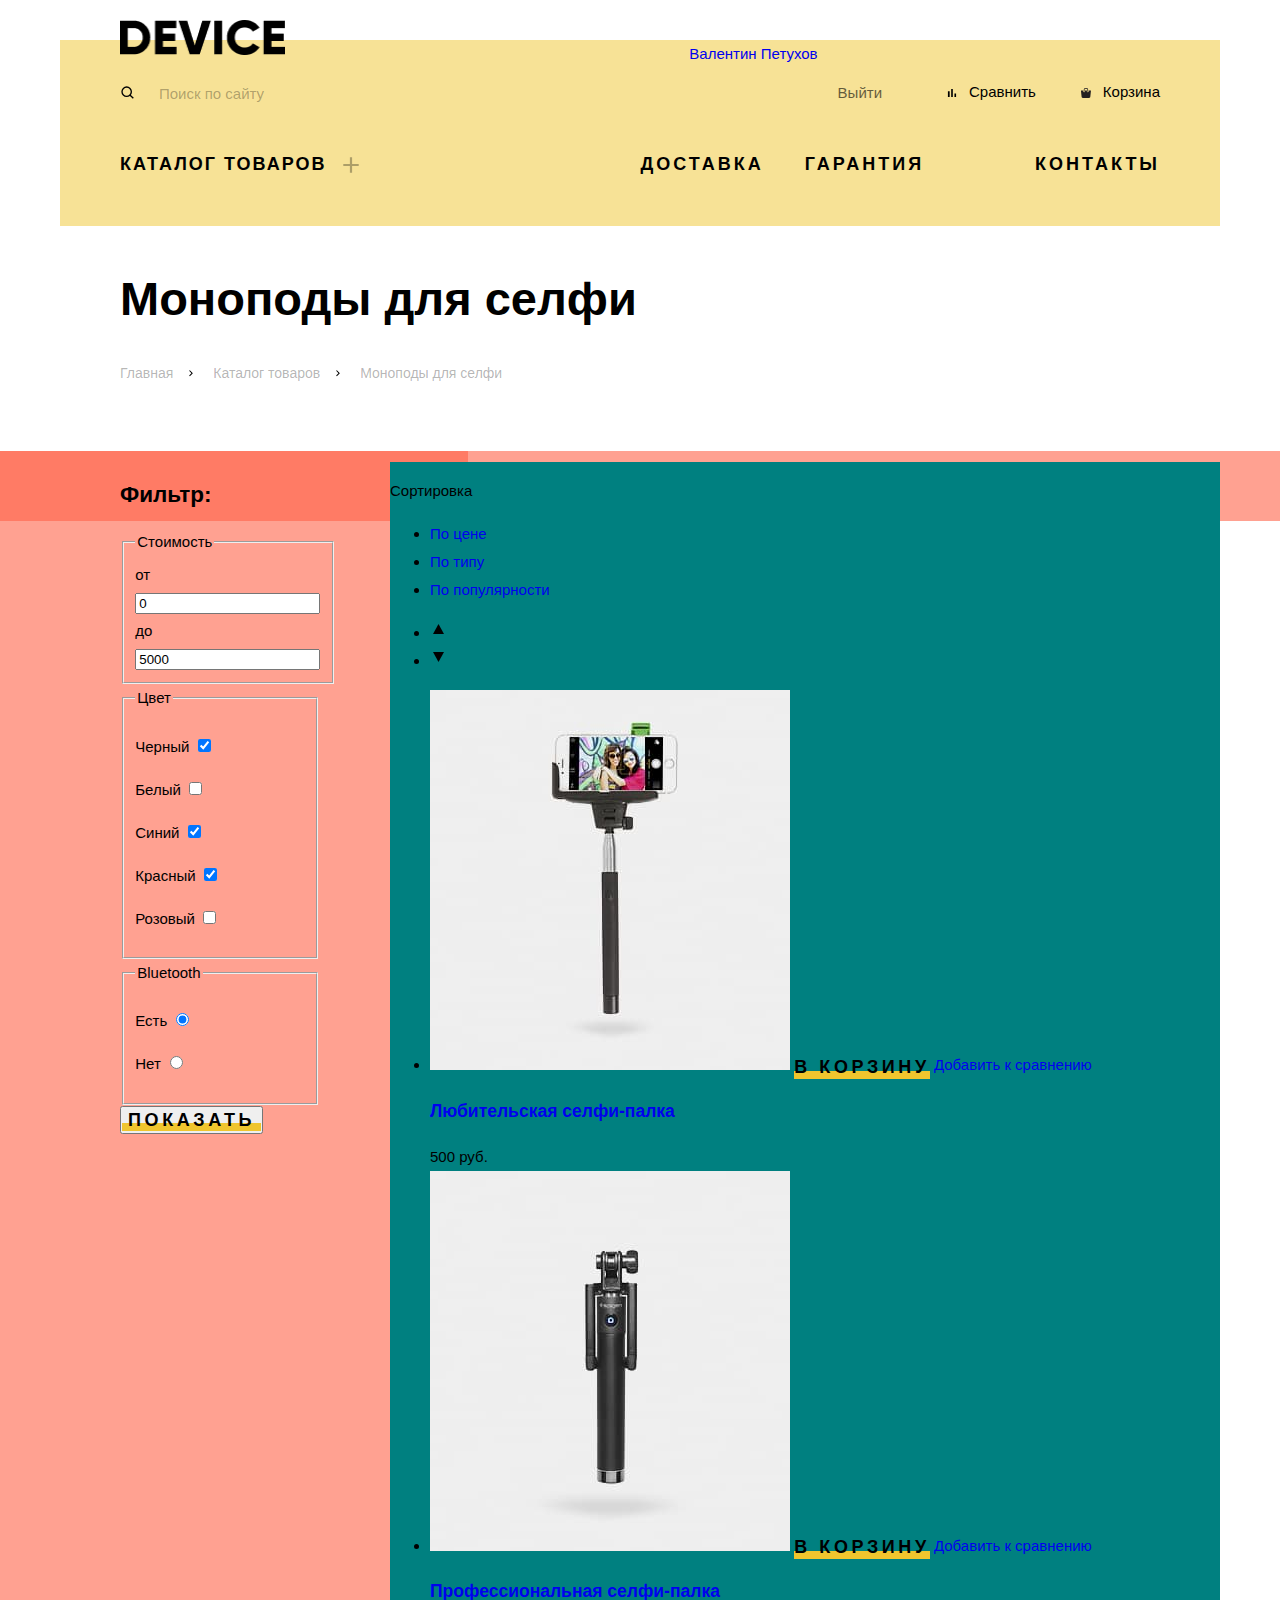
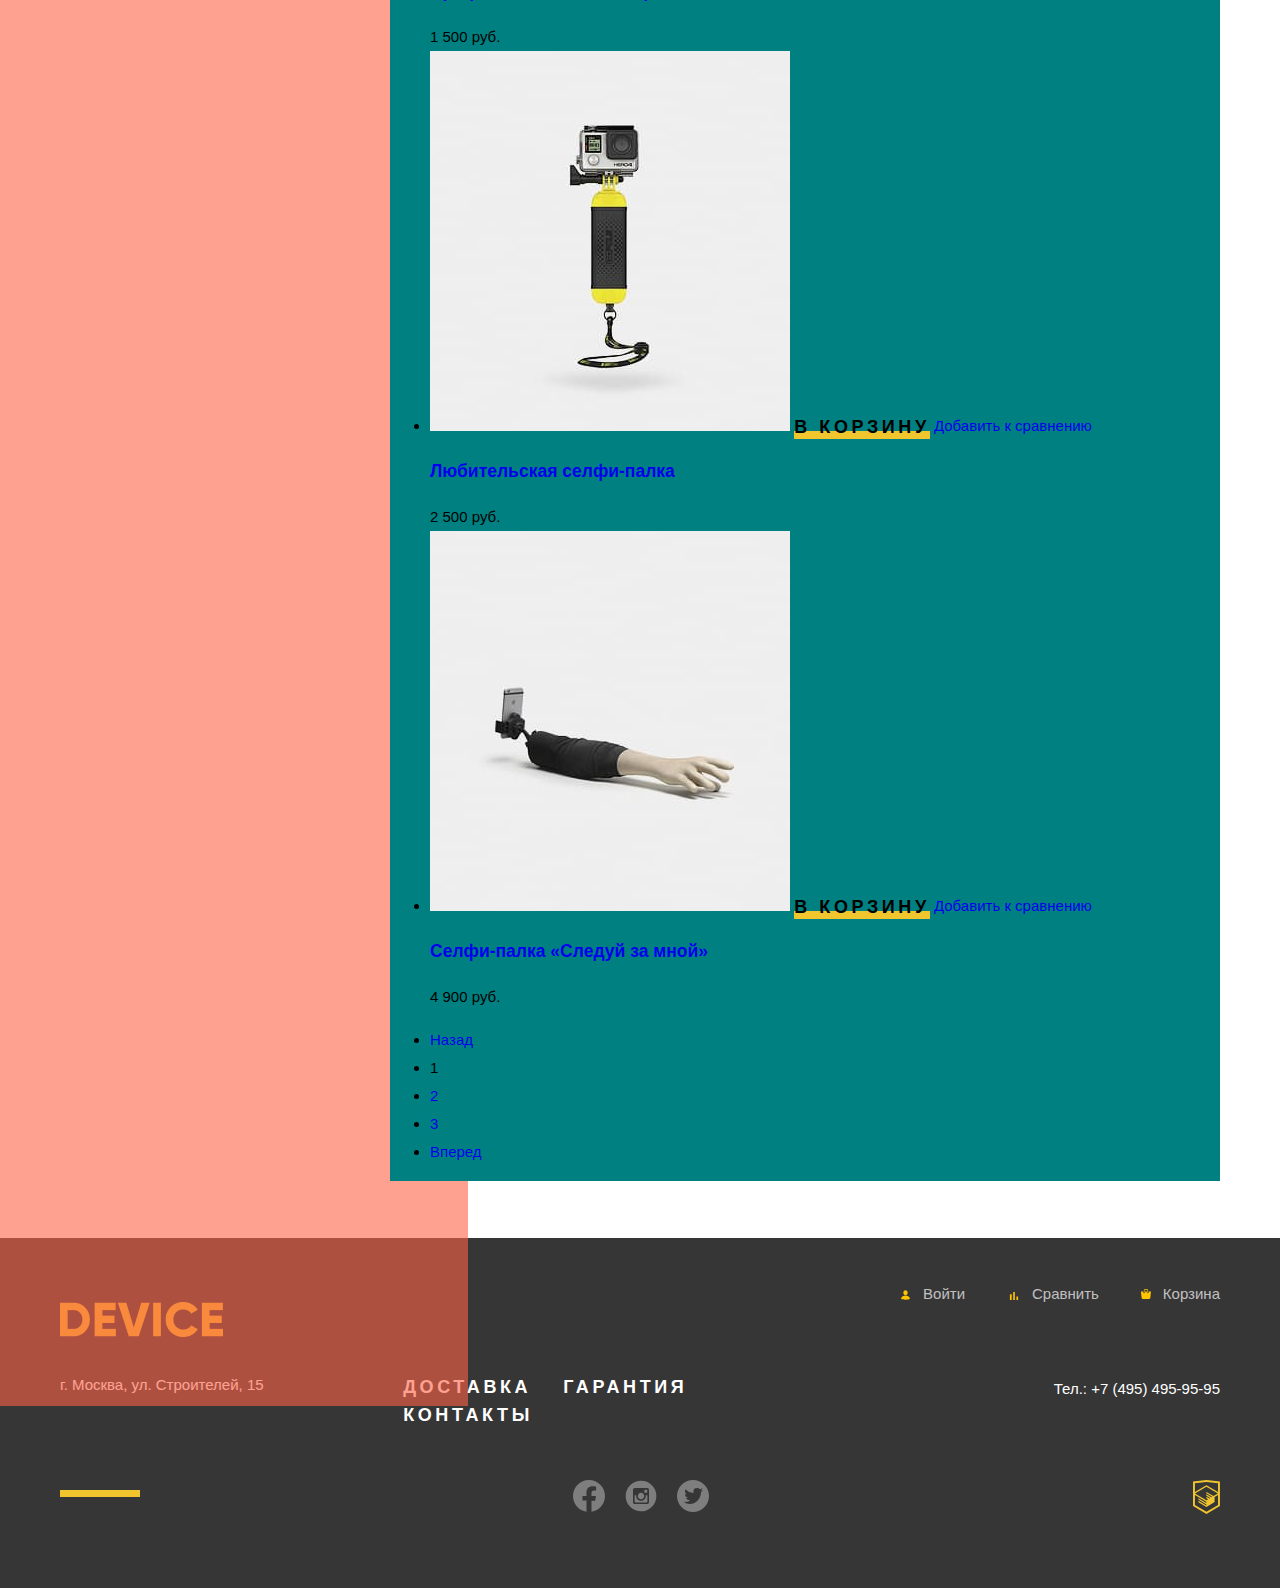
==== commit fb021a6f: "Update catalog.html" ====
--- a/catalog.html
+++ b/catalog.html
@@ -219,7 +219,7 @@
                <li class="catalog-item">
                   <article class="catalog-cart">
                      <div class="cart-content">
-                        <img src="img/item-1.jpg" width="360" height="380" alt="Любительская селфи палка">
+                        <img src="img/item_1.jpg" width="360" height="380" alt="Любительская селфи палка">
                         <a href="#" class="button cart-button">В корзину</a>
                         <a href="#" class="cart-compare">Добавить к сравнению</a>
                      </div>
@@ -232,7 +232,7 @@
                <li class="catalog-item">
                   <article class="catalog-cart">
                      <div class="cart-content">
-                        <img src="img/item-2.jpg" width="360" height="380" alt="Профессиональная селфи-палка">
+                        <img src="img/item_2.jpg" width="360" height="380" alt="Профессиональная селфи-палка">
                         <a href="#" class="button cart-button">В корзину</a>
                         <a href="#" class="cart-compare">Добавить к сравнению</a>
                      </div>
@@ -245,7 +245,7 @@
                <li class="catalog-item">
                   <article class="catalog-cart">
                      <div class="cart-content">
-                        <img src="img/item-3.jpg" width="360" height="380" alt="Непотопляемая селфи палка">
+                        <img src="img/item_3.jpg" width="360" height="380" alt="Непотопляемая селфи палка">
                         <a href="#" class="button cart-button">В корзину</a>
                         <a href="#" class="cart-compare">Добавить к сравнению</a>
                      </div>
@@ -258,7 +258,7 @@
                <li class="catalog-item">
                   <article class="catalog-cart">
                      <div class="cart-content">
-                        <img src="img/item-4.jpg" width="360" height="380" alt="Селфи-палка Следуй за мной">
+                        <img src="img/item_4.jpg" width="360" height="380" alt="Селфи-палка Следуй за мной">
                         <a href="#" class="button cart-button">В корзину</a>
                         <a href="#" class="cart-compare">Добавить к сравнению</a>
                      </div>
@@ -291,71 +291,76 @@
          </div>
          </div>
       </main>
-      <footer class="main-footer inner-header">
-         <div class="footer-top">
-            <a class="logo-footer" href="index.html">
-            <img src="img/logo-footer.png" width="163" height="35" alt="Логотип компании Device">
-            </a>
-            <div class="login">
-               <a href="#">Войти</a>
-            </div>
-            <div class="compare">
-               <a href="#">Сравнить</a>
-            </div>
-            <div class="shop">
-               <a href="#">Корзина</a>
-            </div>
-         </div>
-         <div class="footer-middle">
-            <p class="adress">г. Москва, ул. Строителей, 15</p>
-            <ul class="navigation-list">
-               <li class="navigation-item">
-                  <a href="#">Доставка</a>
-               </li>
-               <li class="navigation-item">
-                  <a href="#">Гарантия</a>
-               </li>
-               <li class="navigation-item">
-                  <a href="#">Контакты</a>
-               </li>
-            </ul>
-            <p>
-               <a href="tel:84954959595">
-               Тел.: +7 (495) 495-95-95
+     <footer class="main-footer">
+         <div class="container">
+            <div class="footer-top">
+               <a class="logo-footer">
+               <img src="img/logo_footer.png" width="163" height="35" alt="Логотип компании Device">
                </a>
-            </p>
-         </div>
-         <div class="footer-bottom">
-            <ul class="social-list">
-               <li class="social-item social-item-facebook">
-                  <a href="#">
-                  <span class="visually-hidden">Facebook</span>
+               <div class="footer-nav-wrapper">
+                  <div class="footer-login">
+                     <a href="#">Войти</a>
+                  </div>
+                  <div class="footer-compare">
+                     <a href="#">Сравнить</a>
+                  </div>
+                  <div class="footer-shop">
+                     <a href="#">Корзина</a>
+                  </div>
+               </div>
+            </div>
+            <div class="footer-middle">
+               <p class="adress">г. Москва, ул. Строителей, 15</p>
+               <ul class="footer-navigation-list">
+                  <li class="footer-navigation-item">
+                     <a href="#">Доставка</a>
+                  </li>
+                  <li class="footer-navigation-item">
+                     <a href="#">Гарантия</a>
+                  </li>
+                  <li class="footer-navigation-item">
+                     <a href="#">Контакты</a>
+                  </li>
+               </ul>
+               <p class="phone-number">
+                  <a href="tel:84954959595">
+                  Тел.: +7 (495) 495-95-95
                   </a>
-               </li>
-               <li class="social-item social-item-instagram">
-                  <a href="#">
-                  <span class="visually-hidden">Instagram</span>
-                  </a>
-               </li>
-               <li class="social-item social-item-twitter">
-                  <a href="#">
-                  <span class="visually-hidden">Twitter</span>
-                  </a>
-               </li>
-            </ul>
-            <a href="https://htmlacademy.ru/intensive/htmlcss" class="logo-creators">
-               <svg width="27" height="34" fill="none" xmlns="http://www.w3.org/2000/svg">
-                  <g clip-path="url(#clip0)">
-                     <path d="M13.62.017L13.472 0 0 1.408v24.596L13.473 34l13.43-7.969.042-.025V1.408L13.62.017zm11.399 12.078L13.495 5.32l-.001-.104-.087.05-.088-.056v.109L1.925 12.086V3.139l11.548-1.21L25.02 3.14v8.956h-.001zM13.405 6.769l11.518 6.695-4.479 2.633-7.093-4.21-.014 1.412 5.904 3.503-.86.506-5.03-2.984-.014 1.411 3.827 2.27-.782.521-3.031-1.782-.014 1.409 1.853 1.088-1.8 1.078-11.356-6.733 11.371-6.817zm-11.48 8.318l11.411 6.773.016 1.041-7.942-4.715-.015 1.412 7.979 4.783.018 1.073-7.973-4.728-.013 1.41 8.021 4.81.046.025 8.143-4.86-.011-5.163 3.415-2.03v9.994l-11.548 6.854-11.547-6.853v-9.826z" fill="#F0C52E"/>
-                  </g>
-                  <defs>
-                     <clipPath id="clip0">
-                        <path fill="#fff" d="M0 0h26.943v34H0z"/>
-                     </clipPath>
-                  </defs>
-               </svg>
-            </a>
+               </p>
+            </div>
+            <div class="footer-bottom">
+               <ul class="social-list">
+                  <li class="social-item social-item-facebook">
+                     <a href="#">
+                     <span class="visually-hidden">Facebook</span>
+                     </a>
+                  </li>
+                  <li class="social-item social-item-instagram">
+                     <a href="#">
+                     <span class="visually-hidden">Instagram</span>
+                     </a>
+                  </li>
+                  <li class="social-item social-item-twitter">
+                     <a href="#">
+                     <span class="visually-hidden">Twitter</span>
+                     </a>
+                  </li>
+               </ul>
+               <a href="https://htmlacademy.ru/intensive/htmlcss" class="logo-creators">
+                  <svg width="27" height="34" fill="none" xmlns="http://www.w3.org/2000/svg">
+                     <g clip-path="url(#clip0)">
+                        <path d="M13.62.017L13.472 0 0 1.408v24.596L13.473 34l13.43-7.969.042-.025V1.408L13.62.017zm11.399 12.078L13.495 5.32l-.001-.104-.087.05-.088-.056v.109L1.925 12.086V3.139l11.548-1.21L25.02 3.14v8.956h-.001zM13.405 6.769l11.518 6.695-4.479 2.633-7.093-4.21-.014 1.412 5.904 3.503-.86.506-5.03-2.984-.014 1.411 3.827 2.27-.782.521-3.031-1.782-.014 1.409 1.853 1.088-1.8 1.078-11.356-6.733 11.371-6.817zm-11.48 8.318l11.411 6.773.016 1.041-7.942-4.715-.015 1.412 7.979 4.783.018 1.073-7.973-4.728-.013 1.41 8.021 4.81.046.025 8.143-4.86-.011-5.163 3.415-2.03v9.994l-11.548 6.854-11.547-6.853v-9.826z" fill="#F0C52E"/>
+                     </g>
+                     <defs>
+                        <clipPath id="clip0">
+                           <path fill="#fff" d="M0 0h26.943v34H0z"/>
+                        </clipPath>
+                     </defs>
+                  </svg>
+               </a>
+            </div>
          </div>
       </footer>
+   
    </body>
 </html>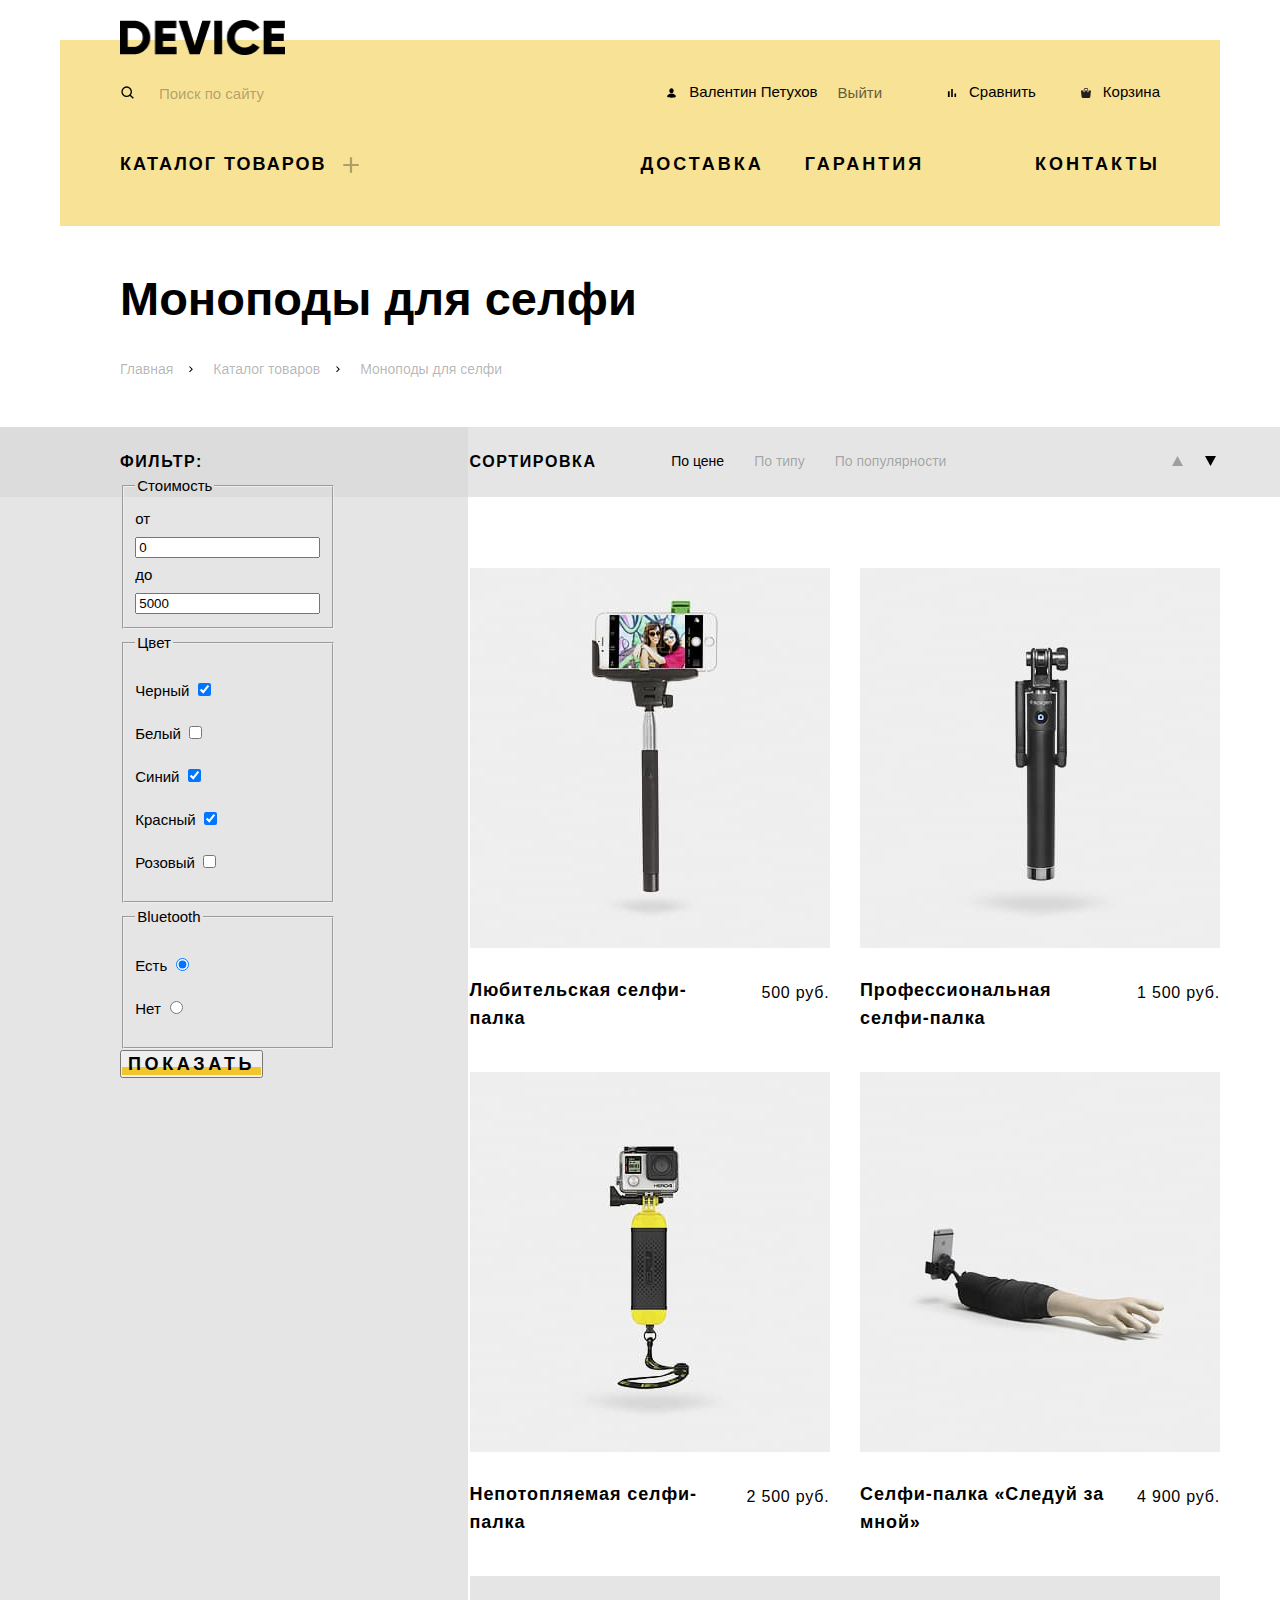
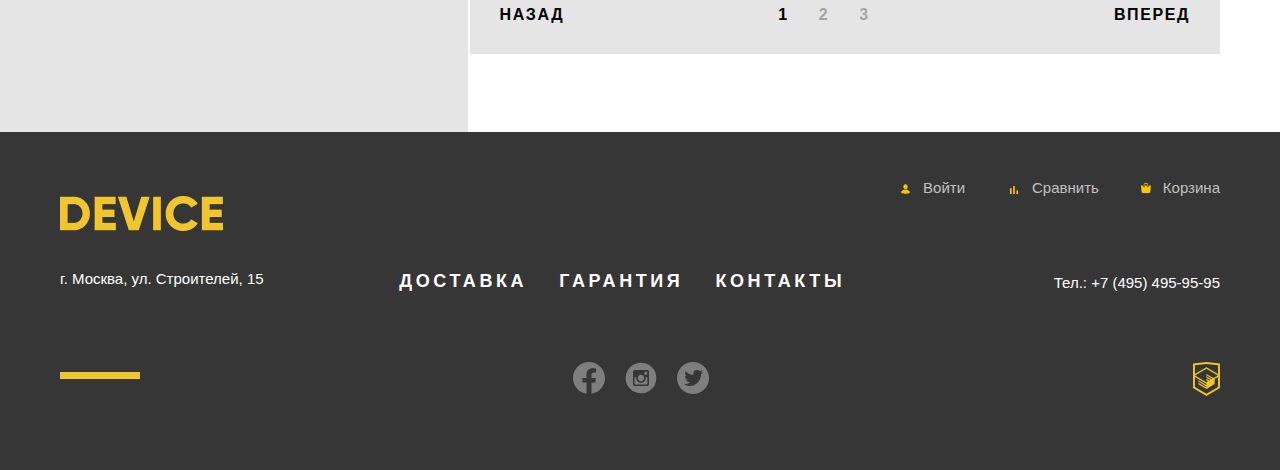
==== commit 751f574e: "Update catalog.html" ====
--- a/catalog.html
+++ b/catalog.html
@@ -82,216 +82,237 @@
                      </form>
                   </div>
                   <div class="header-user-nav-wrapper">
-                  <div clasbreas="login">
-                     <a href="#">Валентин Петухов</a>
-                  </div> 
-                  <div class="login-out">
-                     <a href="#">Выйти</a>
-                  </div>
-                  
-                  <div class="compare">
-                     <a href="#">Сравнить</a>
-                  </div>
-                  <div class="shop">
-                     <a href="#">Корзина</a>
-                  </div>
-                  </div>
-                 </div>
+                     <div class="login">
+                        <a href="#">Валентин Петухов</a>
+                     </div>
+                     <div class="login-out">
+                        <a href="#">Выйти</a>
+                     </div>
+                     <div class="compare">
+                        <a href="#">Сравнить</a>
+                     </div>
+                     <div class="shop">
+                        <a href="#">Корзина</a>
+                     </div>
+                  </div>
                </div>
             </div>
          </div>
+        
       </header>
       <main class="inner-main">
          <div class="container">
-           <h1>Моноподы для селфи</h1>
-           <ul class="breadcrumbs-list">
-            <li class="breadcrumbs-item">
-               <a href="index.html">Главная</a>
-            </li>
-            <li class="breadcrumbs-item">
-               <a href="#">Каталог товаров</a>
-            </li>
-            <li class="breadcrumbs-item">
-               <a>Моноподы для селфи</a>
-            </li>
-           </ul>
-         </div>
-         <div class="container">
-            <div class="catalog-wrapper">
-         <section class="filter">
-           
-             <h2>Фильтр:</h2>
-            <form action="https://echo.htmlacademy.ru/" method="get">
-               <fieldset class="price">
-                  <legend>Стоимость</legend>
-                  <div class="range-filter">
-                     <div class="range-controls">
-                        <div class="scale">
-                           <div class="bar"></div>
-                        </div>
-                     </div>
-                     <div class="toggle toggle-min"></div>
-                     <div class="toggle toggle-max"></div>
-                     <div class="price-controls">
-                        <label class="min-price">
-                        от <input type="text" name="min-price" value="0">
-                        </label> 
-                        <label class="max-price">
-                        до <input type="text" name="max-price" value="5000">
-                        </label> 
-                     </div>
-                  </div>
-               </fieldset>
-               <fieldset class="color">
-                  <legend>Цвет</legend>
-                  <p class="checkbox-group">
-                     <label class="label-checkbox" for="checkbox-field-black">Черный</label>
-                     <input type="checkbox" class="input-checkbox" name="checkbox-black" id="checkbox-field-black" checked>
-                  </p>
-                  <p class="checkbox-group">
-                     <label class="label-checkbox" for="checkbox-field-white">Белый</label>
-                     <input type="checkbox" class="input-checkbox" name="checkbox-white" id="checkbox-field-white">
-                  </p>
-                  <p class="checkbox-group">
-                     <label class="label-checkbox" for="checkbox-field-blue">Синий</label>
-                     <input type="checkbox" class="input-checkbox" name="checkbox-blue" id="checkbox-field-blue" checked>
-                  </p>
-                  <p class="checkbox-group">
-                     <label class="label-checkbox" for="checkbox-field-red">Красный</label>
-                     <input type="checkbox" class="input-checkbox" name="checkbox-red" id="checkbox-field-red" checked>
-                  </p>
-                  <p class="checkbox-group">
-                     <label class="label-checkbox" for="checkbox-field-pink">Розовый</label>
-                     <input type="checkbox" class="input-checkbox" name="checkbox-pink" id="checkbox-field-pink">
-                  </p>
-               </fieldset>
-               <fieldset class="bluetooth">
-                  <legend>Bluetooth</legend>
-                  <p class="radio-group">
-                     <label class="label-radio" for="bluetooth-field-yes">Есть</label>
-                     <input type="radio" class="input-radio" name="bluetooth-field" id="bluetooth-field-yes" value="yes" checked>
-                  </p>
-                  <p class="radio-group">
-                     <label class="label-radio" for="bluetooth-field-no">Нет</label>
-                     <input type="radio" class="input-radio" name="bluetooth-field" id="bluetooth-field-no" value="no">
-                  </p>
-               </fieldset>
-               <button class="button filter-button" type="submit">Показать</button>
-            </form>
-           
-         </section>
-         <section class="inner-catalog">
-          
-            <h2 class="visually-hidden"> Каталог товаров моноподов</h2>
-            <div class="catalog-sort">
-               <p>Сортировка</p>
-               <ul class="sort-list">
-                  <li class="sort-item">
-                     <a href="#" class="sort-active">По цене</a>
-                  </li>
-                  <li class="sort-item">
-                     <a href="#">По типу</a>
-                  </li>
-                  <li class="sort-item">
-                     <a href="#">По популярности</a>
-                  </li>
-               </ul>
-               <ul class="sort-arrows">
-                  <li class="sort-arrows-item">
-                     <a href="#" class="button-arrows-active">
-                        <span class="visually-hidden">Сортировка к большему</span>
-                        <svg width="18" height="18" fill="none" xmlns="http://www.w3.org/2000/svg">
-                           <path d="M3 14h11L8.5 4 3 14z" fill="#000"/>
-                        </svg>
-                     </a>
-                  </li>
-                  <li class="sort-arrows-item">
-                     <a href="#" class="button-arrows-active">
-                        <span class="visually-hidden">Сортировка к меньшему</span>
-                        <svg width="18" height="18" fill="none" xmlns="http://www.w3.org/2000/svg">
-                           <path d="M14 4H3l5.5 10L14 4z" fill="#000"/>
-                        </svg>
-                     </a>
-                  </li>
-               </ul>
-            </div>
-            <ul class="catalog-list">
-               <li class="catalog-item">
-                  <article class="catalog-cart">
-                     <div class="cart-content">
-                        <img src="img/item_1.jpg" width="360" height="380" alt="Любительская селфи палка">
-                        <a href="#" class="button cart-button">В корзину</a>
-                        <a href="#" class="cart-compare">Добавить к сравнению</a>
-                     </div>
-                     <h3>
-                        <a href="#">Любительская селфи-палка</a>
-                     </h3>
-                     <span class="cart-price">500 руб.</span>
-                  </article>
+            <h1>Моноподы для селфи</h1>
+            <ul class="breadcrumbs-list">
+               <li class="breadcrumbs-item">
+                  <a href="index.html">Главная</a>
                </li>
-               <li class="catalog-item">
-                  <article class="catalog-cart">
-                     <div class="cart-content">
-                        <img src="img/item_2.jpg" width="360" height="380" alt="Профессиональная селфи-палка">
-                        <a href="#" class="button cart-button">В корзину</a>
-                        <a href="#" class="cart-compare">Добавить к сравнению</a>
-                     </div>
-                     <h3>
-                        <a href="#">Профессиональная селфи-палка</a>
-                     </h3>
-                     <span class="cart-price">1 500 руб.</span>
-                  </article>
+               <li class="breadcrumbs-item">
+                  <a href="#">Каталог товаров</a>
                </li>
-               <li class="catalog-item">
-                  <article class="catalog-cart">
-                     <div class="cart-content">
-                        <img src="img/item_3.jpg" width="360" height="380" alt="Непотопляемая селфи палка">
-                        <a href="#" class="button cart-button">В корзину</a>
-                        <a href="#" class="cart-compare">Добавить к сравнению</a>
-                     </div>
-                     <h3>
-                        <a href="#">Любительская селфи-палка</a>
-                     </h3>
-                     <span class="cart-price">2 500 руб.</span>
-                  </article>
-               </li>
-               <li class="catalog-item">
-                  <article class="catalog-cart">
-                     <div class="cart-content">
-                        <img src="img/item_4.jpg" width="360" height="380" alt="Селфи-палка Следуй за мной">
-                        <a href="#" class="button cart-button">В корзину</a>
-                        <a href="#" class="cart-compare">Добавить к сравнению</a>
-                     </div>
-                     <h3>
-                        <a href="#">Селфи-палка «Следуй за мной»</a>
-                     </h3>
-                     <span class="cart-price">4 900 руб.</span>
-                  </article>
+               <li class="breadcrumbs-item">
+                  <a>Моноподы для селфи</a>
                </li>
             </ul>
-            <ul class="catalog-pagination-list">
-               <li class="catalog-pagination-item">
-                  <a href="#" class="back">Назад</a>
-               </li>
-               <li class="catalog-pagination-item">
-                  <a>1</a>
-               </li>
-               <li class="catalog-pagination-item">
-                  <a href="#">2</a>
-               </li>
-               <li class="catalog-pagination-item">
-                  <a href="#">3</a>
-               </li>
-               <li class="catalog-pagination-item">
-                  <a href="#" class="forward">Вперед</a>
-               </li>
-            </ul>
-         
-         </section>
          </div>
-         </div>
+         <div class="background-wrapper">
+            <div class="container">
+               <div class="content-wrapper">
+                  <section class="filter">
+                     <h2>Фильтр:</h2>
+                     <form action="https://echo.htmlacademy.ru/" method="get">
+                        <fieldset class="price">
+                           <legend>Стоимость</legend>
+                           <div class="range-filter">
+                              <div class="range-controls">
+                                 <div class="scale">
+                                    <div class="bar"></div>
+                                 </div>
+                              </div>
+                              <div class="toggle toggle-min"></div>
+                              <div class="toggle toggle-max"></div>
+                              <div class="price-controls">
+                                 <label class="min-price">
+                                 от <input type="text" name="min-price" value="0">
+                                 </label> 
+                                 <label class="max-price">
+                                 до <input type="text" name="max-price" value="5000">
+                                 </label> 
+                              </div>
+                           </div>
+                        </fieldset>
+                        <fieldset class="color">
+                           <legend>Цвет</legend>
+                           <p class="checkbox-group">
+                              <label class="label-checkbox" for="checkbox-field-black">Черный</label>
+                              <input type="checkbox" class="input-checkbox" name="checkbox-black" id="checkbox-field-black" checked>
+                           </p>
+                           <p class="checkbox-group">
+                              <label class="label-checkbox" for="checkbox-field-white">Белый</label>
+                              <input type="checkbox" class="input-checkbox" name="checkbox-white" id="checkbox-field-white">
+                           </p>
+                           <p class="checkbox-group">
+                              <label class="label-checkbox" for="checkbox-field-blue">Синий</label>
+                              <input type="checkbox" class="input-checkbox" name="checkbox-blue" id="checkbox-field-blue" checked>
+                           </p>
+                           <p class="checkbox-group">
+                              <label class="label-checkbox" for="checkbox-field-red">Красный</label>
+                              <input type="checkbox" class="input-checkbox" name="checkbox-red" id="checkbox-field-red" checked>
+                           </p>
+                           <p class="checkbox-group">
+                              <label class="label-checkbox" for="checkbox-field-pink">Розовый</label>
+                              <input type="checkbox" class="input-checkbox" name="checkbox-pink" id="checkbox-field-pink">
+                           </p>
+                        </fieldset>
+                        <fieldset class="bluetooth">
+                           <legend>Bluetooth</legend>
+                           <p class="radio-group">
+                              <label class="label-radio" for="bluetooth-field-yes">Есть</label>
+                              <input type="radio" class="input-radio" name="bluetooth-field" id="bluetooth-field-yes" value="yes" checked>
+                           </p>
+                           <p class="radio-group">
+                              <label class="label-radio" for="bluetooth-field-no">Нет</label>
+                              <input type="radio" class="input-radio" name="bluetooth-field" id="bluetooth-field-no" value="no">
+                           </p>
+                        </fieldset>
+                        <button class="button filter-button" type="submit">Показать</button>
+                     </form>
+                  </section>
+                  <section class="inner-catalog">
+                     <h2 class="visually-hidden"> Каталог товаров моноподов</h2>
+                     <div class="inner-catalog-sort">
+                        <p>Сортировка</p>
+                        <ul class="sort-list">
+                           <li class="sort-item">
+                              <a href="#" class="sort-active">По цене</a>
+                           </li>
+                           <li class="sort-item">
+                              <a href="#">По типу</a>
+                           </li>
+                           <li class="sort-item">
+                              <a href="#">По популярности</a>
+                           </li>
+                        </ul>
+                        <ul class="sort-arrows">
+                           <li class="sort-arrows-item">
+                              <a href="#" class="button-arrows-active">
+                                 <span class="visually-hidden">Сортировка к большему</span>
+                                 <svg width="18" height="18" fill="none" xmlns="http://www.w3.org/2000/svg">
+                                    <path d="M3 14h11L8.5 4 3 14z" fill="#000"/>
+                                 </svg>
+                              </a>
+                           </li>
+                           <li class="sort-arrows-item">
+                              <a href="#">
+                                 <span class="visually-hidden">Сортировка к меньшему</span>
+                                 <svg width="18" height="18" fill="none" xmlns="http://www.w3.org/2000/svg">
+                                    <path d="M14 4H3l5.5 10L14 4z" fill="#000"/>
+                                 </svg>
+                              </a>
+                           </li>
+                        </ul>
+                     </div>
+                     
+                        <ul class="inner-catalog-list">
+                           <li class="inner-catalog-item">
+                              <article class="inner-catalog-cart">
+                                 <div class="cart-content">
+                                    <img src="img/item_1.jpg" width="360" height="380" alt="Любительская селфи палка">
+                                    <div class="cart-content-link">
+                                    <a href="#" class="button cart-button">В корзину</a>
+                                    <a href="#" class="cart-compare">Добавить к сравнению</a>
+                                    </div>
+                                 </div>
+                                  <div class="cart-title">
+                                 <h3>
+                                    <a href="#">Любительская селфи-палка</a>
+                                 </h3>
+                                 <span class="cart-price">500 руб.</span>
+                                  </div>
+                              </article>
+                           </li>
+                           <li class="inner-catalog-item">
+                              <article class="inner-catalog-cart">
+                                 <div class="cart-content">
+                                    <img src="img/item_2.jpg" width="360" height="380" alt="Профессиональная селфи-палка">
+                                    <div class="cart-content-link">
+                                    <a href="#" class="button cart-button">В корзину</a>
+                                    <a href="#" class="cart-compare">Добавить к сравнению</a>
+                                 </div>
+                                 </div>
+                                  <div class="cart-title">
+                                 <h3>
+                                    <a href="#">Профессиональная<br> селфи-палка</a>
+                                 </h3>
+                                 <span class="cart-price">1 500 руб.</span>
+                              </div>
+                              </article>
+                           </li>
+                          
+                      
+
+                            <li class="inner-catalog-item">
+                              <article class="inner-catalog-cart">
+                                 <div class="cart-content">
+                                    
+                                    <img src="img/item_3.jpg" width="360" height="380" alt="Непотопляемая селфи палка">
+                                    <div class="cart-content-link">
+                                    <a href="#" class="button cart-button">В корзину</a>
+                                    <a href="#" class="cart-compare">Добавить к сравнению</a>
+                                 </div>
+                                 </div>
+                                 <div class="cart-title">
+                                 <h3>
+                                    <a href="#">Непотопляемая селфи-палка</a>
+                                 </h3>
+                                 <span class="cart-price">2 500 руб.</span>
+                                </div>
+                              </article>
+                           </li>
+
+                                <li class="inner-catalog-item">
+                              <article class="inner-catalog-cart">
+                                 <div class="cart-content">
+                                    
+                                    <img src="img/item_4.jpg" width="360" height="380" alt="Селфи-палка Следуй за мной">
+                                    <div class="cart-content-link">
+                                    <a href="#" class="button cart-button">В корзину</a>
+                                    <a href="#" class="cart-compare">Добавить к сравнению</a>
+                                 </div>
+                                 </div>
+                                 <div class="cart-title">
+                                 <h3>
+                                    <a href="#">Селфи-палка «Следуй за мной»</a>
+                                 </h3>
+                                 <span class="cart-price">4 900 руб.</span>
+                              </div>
+                              </article>
+                           </li>
+                        </ul>
+                        <ul class="catalog-pagination-list">
+                           <li class="catalog-pagination-item">
+                              <a href="#" class="back">Назад</a>
+                           </li>
+                           <li class="catalog-pagination-item active-pagination">
+                              <a>1</a>
+                           </li>
+                           <li class="catalog-pagination-item">
+                              <a href="#">2</a>
+                           </li>
+                           <li class="catalog-pagination-item">
+                              <a href="#">3</a>
+                           </li>
+                           <li class="catalog-pagination-item">
+                              <a href="#" class="forward">Вперед</a>
+                           </li>
+                        </ul>
+                     
+                  </section>
+               </div>
+            </div> 
+         </div>        
       </main>
-     <footer class="main-footer">
+      <footer class="main-footer inner-footer">
          <div class="container">
             <div class="footer-top">
                <a class="logo-footer">
@@ -361,6 +382,5 @@
             </div>
          </div>
       </footer>
-   
    </body>
 </html>--- a/css/style.css
+++ b/css/style.css
@@ -8,10 +8,13 @@
   --basicBlack: #000000;
 
   --basicDark: #363636;
+
   --specialLightGrey: #f2f2f2;
   --lightGrey: #e5e5e5;
   --basicGrey: #7e7e7e;
   --darkGrey: #464646;
+  --specialBasicGrey: #dcdcdc;
+  --specialDarkGrey: #d9d9d9;
   
   --specialYellow: #f7e296;
   --specialYellowDark: #f0c52e;
@@ -758,11 +761,6 @@
 }
 
 
-.button-slider:hover {
-  height: auto;
-  line-height: 22px;
-}
-
 .slider-description {
   display: flex;
   
@@ -1491,7 +1489,7 @@
   margin-right: 41px;
   padding: 0;
   
-  max-width: 470px;
+  
   list-style: none;
 }
 
@@ -1523,8 +1521,6 @@
 }
 
 .phone-number a {
-  max-width: 200px;
-
   font-size: 15px;
   line-height: 20px;
   font-weight: 300;
@@ -1643,7 +1639,6 @@
   display: block;
 }
 
-
 .modal-form-wrapper {
   position: relative;
   z-index: 3;
@@ -1730,7 +1725,7 @@
 
 .input-field::placeholder {
   font-size: 14px;
-  line-height: 20px;
+  line-height: 1;
   font-family: 'Open Sans', 'Arial', sans-serif;
   color: var(--specialBlack03);
 }
@@ -1829,6 +1824,7 @@
 }
 
 .inner-main h1 {
+  margin: 0;
   margin-top: 44px;
   margin-left: 60px;
 
@@ -1842,6 +1838,7 @@
 .breadcrumbs-list {
   display: flex;
   margin: 0;
+  margin-top: 27px;
   margin-left: 60px;
   padding: 0;
 
@@ -1879,12 +1876,13 @@
   position: relative;
 }
 
-.catalog-wrapper {
+.content-wrapper {
   display: flex;
   justify-content: space-between;
 
-  margin-top: 75px;
-}
+  
+}
+/*
 
 .inner-main::before {
   content: "";
@@ -1916,24 +1914,345 @@
   z-index: 2;
 }
 
+*/
+
+
+
 .filter {
   z-index: 3; 
+  
 }
 
 .filter h2 {
+  margin: 0;
   margin-left: 60px;
+  padding-top: 25px;
+
+  font-size: 16px;
+  line-height: 20px;
+  font-family: 'Gilroy', 'Arial', sans-serif;
+  text-transform: uppercase;
+  font-weight: 800;
+  letter-spacing: 0.1em;
 }
 .filter form {
   margin-left: 60px;
-  max-width: 200px;
+  padding-right: 62px;
+  
+  z-index: 3; 
+}
+
+.background-wrapper {
+  position: relative;
+  margin-top: 44px;
+  background-image: linear-gradient(to right , var(--lightGrey) 36.6%, var(--basicWhite) 36.6%);
+}
+
+.background-wrapper::before {
+  content: "";
+  display: block;
+  position: absolute;
+  top: 0;
+  left: 0;
+
+  width: 100%;
+  height: 70px;
+  background-image: linear-gradient(to right , var(--specialBasicGrey) 36.6%, var(--lightGrey) 36.6%);
+}
+
+.inner-catalog {
   z-index: 3;
-  
-}
-
-
-.inner-catalog {
-  min-width: 830px;
-  background-color: teal;
-  z-index: 3;
-
-}+}
+
+.inner-catalog .inner-catalog-list {
+  display: flex;
+  flex-wrap: wrap; 
+  justify-content: space-between;
+
+  margin: 0;
+  margin-left: 72px;
+  margin-top: 89px;
+  padding: 0;
+
+  list-style: none;
+}
+
+.inner-catalog-sort {
+  display: flex;
+  justify-content: space-between;  
+}
+
+.inner-catalog-sort > p {
+  margin: 0;
+  margin-left: 72px;
+  padding-top: 25px;
+  
+  font-size: 16px;
+  line-height: 20px;
+  font-family: 'Gilroy', 'Arial', sans-serif;
+  text-transform: uppercase;
+  font-weight: 800;
+  letter-spacing: 0.1em;
+}
+
+.sort-list {
+  display: flex;
+
+  margin: 0;
+  margin-right: 148px;
+  padding: 0;
+  padding-top: 20px;
+ 
+
+  list-style: none;
+}
+
+.sort-item {
+  margin-right: 30px;
+}
+
+.sort-item:last-child {
+  margin-right: 0;
+}
+
+.sort-item a {
+  font-size: 14px;
+  line-height: 19px;
+
+  color: var(--specialBlack03);
+}
+
+.sort-item .sort-active {
+  color: var(--basicBlack);
+}
+
+.sort-arrows {
+  display: flex;
+
+  margin: 0;
+  margin-top: 24px;
+  padding: 0;
+  list-style: none;
+}
+
+.button-arrows-active {
+  margin-right: 15px;
+
+  opacity: 0.3;
+}
+
+.inner-catalog-item {
+  margin-bottom: 40px;
+}
+
+.inner-catalog-cart {
+  max-width: 380px;
+}
+
+.cart-content {
+  position: relative;
+}
+
+.cart-content::before {
+  content: "";
+  display: none;
+  position: absolute;
+  top: 29px;
+  right: 27px;
+
+  width: 62px;
+  height: 62px;
+
+  background-image: url("../img/icon_new.png");
+  background-repeat: no-repeat;
+}
+
+.inner-catalog-item:nth-child(4) .cart-content::before {
+  display: blocks;
+}
+
+.cart-content-link {
+  display: none;
+  flex-direction: column;
+  justify-content: center;
+  align-items: center;
+  position: absolute;
+  top: 0;
+  left: 0;
+
+  width: 100%;
+  height: 100%;
+}
+
+.cart-content:hover .cart-content-link {
+  display: flex;
+}
+
+.cart-title {
+  display: flex;
+  justify-content: space-between; 
+}
+
+.cart-title h3{
+  display: inline-block;
+  max-width: 266px;
+
+  vertical-align: middle;
+  
+  margin: 0;
+}
+
+.cart-title a {
+  font-size: 18px;
+  line-height: 22px;
+  font-family: 'Gilroy', 'Arial', sans-serif;
+  letter-spacing: 0.05em;
+  font-weight: 800;
+  color: var(--basicBlack);
+}
+
+.cart-title {
+  display: flex;
+  justify-content: space-between;
+  margin-top: 19px;
+}
+
+.cart-title .cart-price {
+  display: inline-block;
+  margin-top: 8px;
+  font-size: 16px;
+  line-height: 18px;
+  text-align: right;
+  font-family: 'Gilroy', 'Arial', sans-serif;
+  font-weight: 300;
+  letter-spacing: 0.05em;
+
+  vertical-align: middle;
+}
+
+.cart-button {
+  margin-top: 37px;
+  padding-left: 44px;
+  padding-right: 42px;
+  padding-top: 9px;
+  padding-bottom: 9px;
+}
+
+.cart-button::before {
+  content: "";
+  display: block;
+  position: absolute;
+  left: 0;
+  top: 15px;
+
+  width: 100%;
+  height: 8px;
+  background-color: var(--specialYellowDark);
+  z-index: -1;
+}
+
+.cart-button:hover::before,
+.cart-button:focus::before {
+  height: 100%;
+  top: 0;
+}
+
+.cart-button:active {
+  color: var(--specialBlack03);
+}
+
+.cart-compare {
+  font-size: 13px;
+  line-height: 18px;
+  font-weight: 300;
+  color: var(--specialBlack06);
+}
+
+.cart-compare:hover,
+.cart-compare:focus {
+  color: var(--basicBlack);
+}
+
+.cart-compare:active {
+  color: var(--specialBlack03);
+}
+
+.catalog-pagination-list {
+  display: flex;
+  margin: 0;
+  margin-left: 72px;
+  margin-bottom: 78px;
+  padding: 0;
+
+  list-style: none;
+
+  background-color: var(--lightGrey);
+}
+
+.catalog-pagination-item {
+  padding-top: 25px;
+  padding-bottom: 25px;
+}
+
+.catalog-pagination-item a {
+  font-size: 16px;
+  line-height: 20px;
+  font-family: 'Gilroy', 'Arial', sans-serif;
+  font-weight: 800;
+  text-transform: uppercase;
+  letter-spacing: 0.1em;
+  color: var(--basicBlack);
+}
+
+.catalog-pagination-item:not(:first-child):not(:last-child):not(.active-pagination) a {
+  color: var(--specialBlack03);
+}
+
+.catalog-pagination-item:first-child {
+  margin-right: auto;
+}
+
+.catalog-pagination-item:last-child {
+  margin-left: auto;
+}
+
+.catalog-pagination-item:not(:first-child):not(:last-child) {
+  margin-right: 30px;
+}
+
+.catalog-pagination-item:first-child,
+.catalog-pagination-item:last-child {
+  padding-left: 30px;
+  padding-right: 30px;
+
+  cursor: pointer;
+}
+
+.catalog-pagination-item:first-child:hover,
+.catalog-pagination-item:first-child:focus,
+.catalog-pagination-item:last-child:hover,
+.catalog-pagination-item:last-child:focus {
+  background: var(--specialDarkGrey);
+}
+
+.catalog-pagination-item:first-child:active a,
+.catalog-pagination-item:last-child:active a {
+  color: var(--specialBlack03);
+}
+
+.catalog-pagination-item:not(:last-child):not(:first-child):hover a[href],
+.catalog-pagination-item:not(:last-child):not(:first-child):focus a[href] {
+  color: var(--specialBlack06);
+}
+
+
+.catalog-pagination-item:not(:last-child):not(:first-child):active a[href] {
+  color: var(--basicBlack);
+}  
+
+.inner-footer {
+  margin-top: 0;
+}
+
+
+
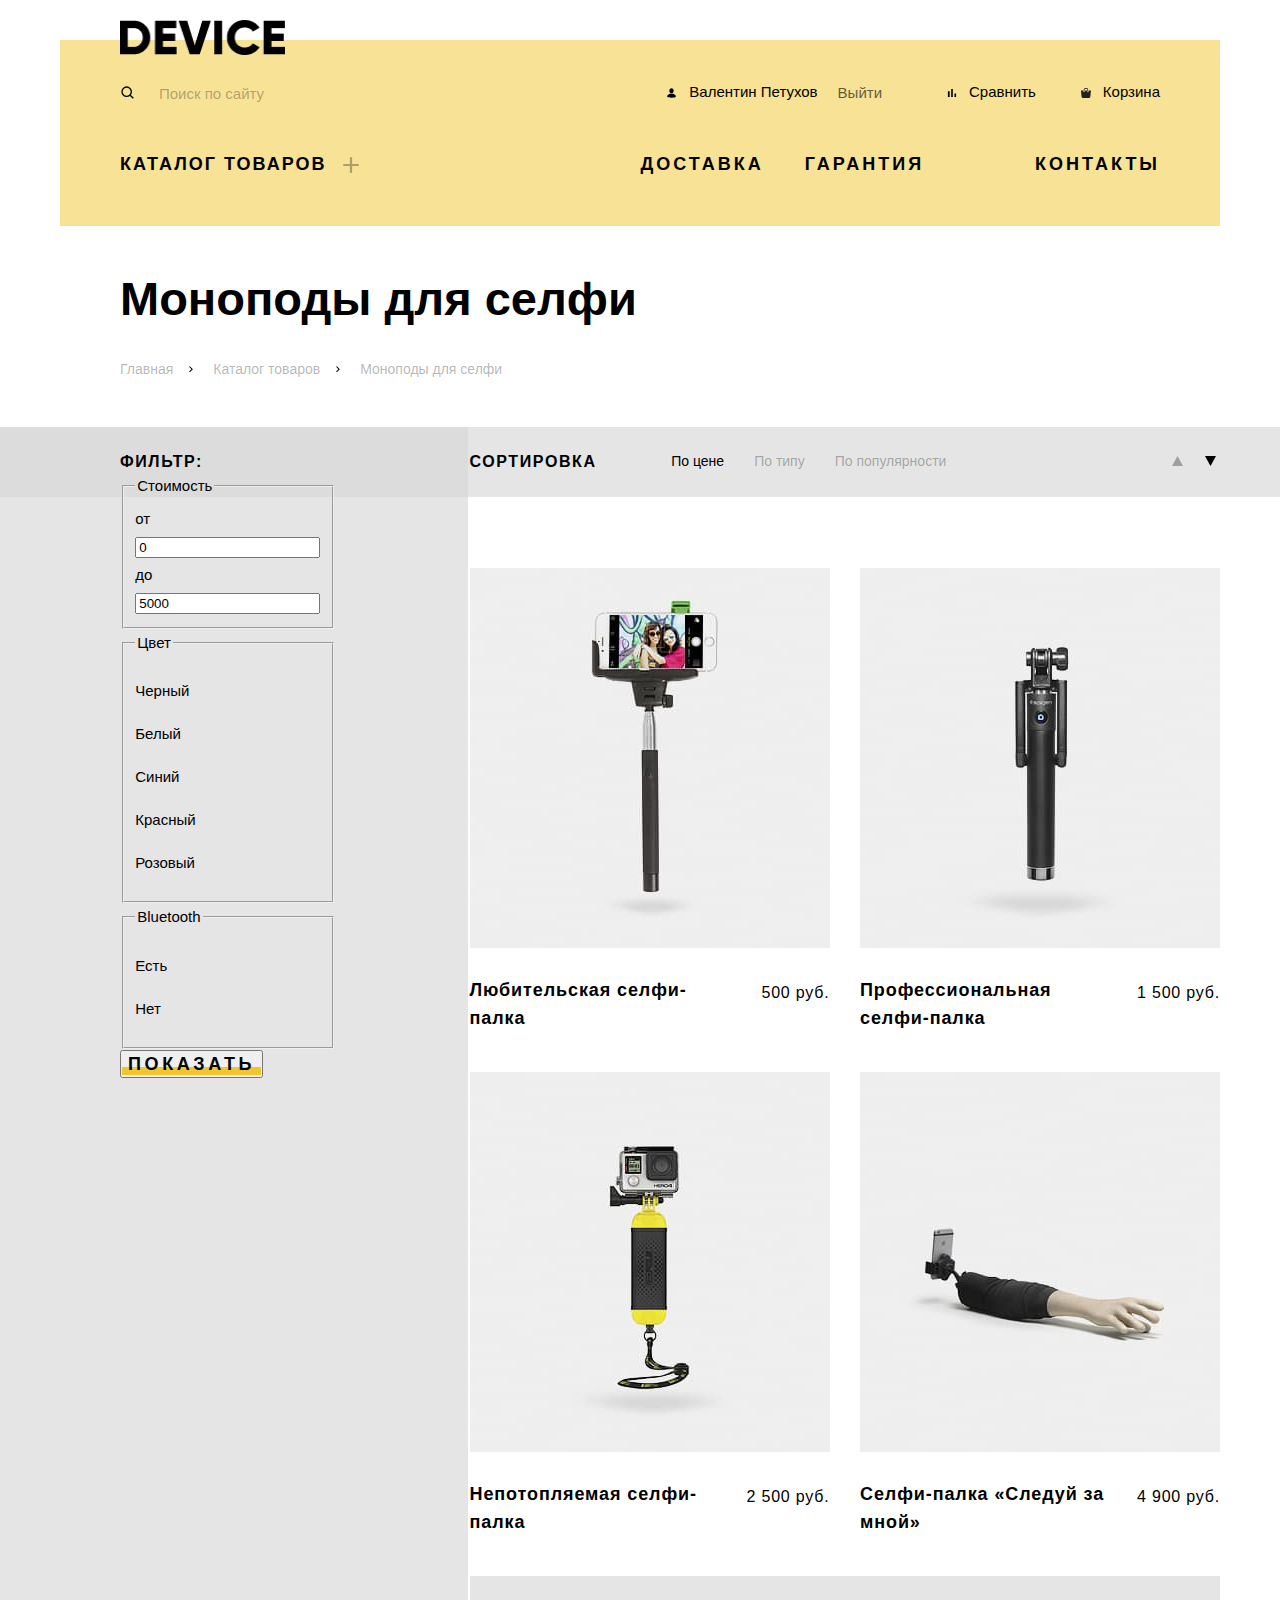
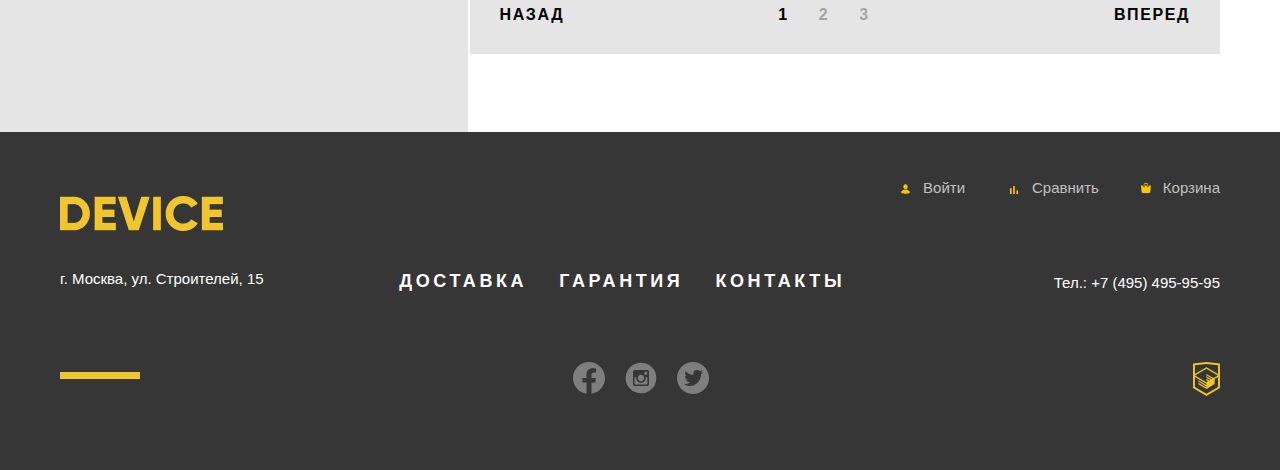
==== commit 2ec20dcd: "Update catalog.html" ====
--- a/catalog.html
+++ b/catalog.html
@@ -121,7 +121,8 @@
                   <section class="filter">
                      <h2>Фильтр:</h2>
                      <form action="https://echo.htmlacademy.ru/" method="get">
-                        <fieldset class="price">
+                        <div  class="price">
+                        <fieldset>
                            <legend>Стоимость</legend>
                            <div class="range-filter">
                               <div class="range-controls">
@@ -141,40 +142,51 @@
                               </div>
                            </div>
                         </fieldset>
-                        <fieldset class="color">
+                        </div>
+                      <div class="color">
+                        <fieldset>
                            <legend>Цвет</legend>
                            <p class="checkbox-group">
+                               <input type="checkbox" class="visually-hidden input-checkbox" name="checkbox-black" id="checkbox-field-black" checked>
                               <label class="label-checkbox" for="checkbox-field-black">Черный</label>
-                              <input type="checkbox" class="input-checkbox" name="checkbox-black" id="checkbox-field-black" checked>
-                           </p>
-                           <p class="checkbox-group">
+                             
+                           </p>
+                           <p class="checkbox-group">
+                              <input type="checkbox" class="visually-hidden input-checkbox" name="checkbox-white" id="checkbox-field-white">
                               <label class="label-checkbox" for="checkbox-field-white">Белый</label>
-                              <input type="checkbox" class="input-checkbox" name="checkbox-white" id="checkbox-field-white">
-                           </p>
-                           <p class="checkbox-group">
+                              
+                           </p>
+                           <p class="checkbox-group">
+                              <input type="checkbox" class="visually-hidden input-checkbox" name="checkbox-blue" id="checkbox-field-blue" checked>
                               <label class="label-checkbox" for="checkbox-field-blue">Синий</label>
-                              <input type="checkbox" class="input-checkbox" name="checkbox-blue" id="checkbox-field-blue" checked>
-                           </p>
-                           <p class="checkbox-group">
+                              
+                           </p>
+                           <p class="checkbox-group">
+                              <input type="checkbox" class="visually-hidden input-checkbox" name="checkbox-red" id="checkbox-field-red" checked>
                               <label class="label-checkbox" for="checkbox-field-red">Красный</label>
-                              <input type="checkbox" class="input-checkbox" name="checkbox-red" id="checkbox-field-red" checked>
-                           </p>
-                           <p class="checkbox-group">
+                              
+                           </p>
+                           <p class="checkbox-group">
+                               <input type="checkbox" class="visually-hidden input-checkbox" name="checkbox-pink" id="checkbox-field-pink">
                               <label class="label-checkbox" for="checkbox-field-pink">Розовый</label>
-                              <input type="checkbox" class="input-checkbox" name="checkbox-pink" id="checkbox-field-pink">
+                             
                            </p>
                         </fieldset>
-                        <fieldset class="bluetooth">
+                        </div>
+                        <div  class="bluetooth">
+                        <fieldset>
                            <legend>Bluetooth</legend>
                            <p class="radio-group">
-                              <label class="label-radio" for="bluetooth-field-yes">Есть</label>
-                              <input type="radio" class="input-radio" name="bluetooth-field" id="bluetooth-field-yes" value="yes" checked>
+                              <input type="radio" class="visually-hidden input-radio" name="bluetooth-field" id="bluetooth-field-yes" value="yes" checked>
+                              <label class="label-radio" for="bluetooth-field-yes">Есть</label> 
                            </p>
                            <p class="radio-group">
+                               <input type="radio" class="visually-hidden input-radio" name="bluetooth-field" id="bluetooth-field-no" value="no">
                               <label class="label-radio" for="bluetooth-field-no">Нет</label>
-                              <input type="radio" class="input-radio" name="bluetooth-field" id="bluetooth-field-no" value="no">
+                             
                            </p>
                         </fieldset>
+                     </div>
                         <button class="button filter-button" type="submit">Показать</button>
                      </form>
                   </section>
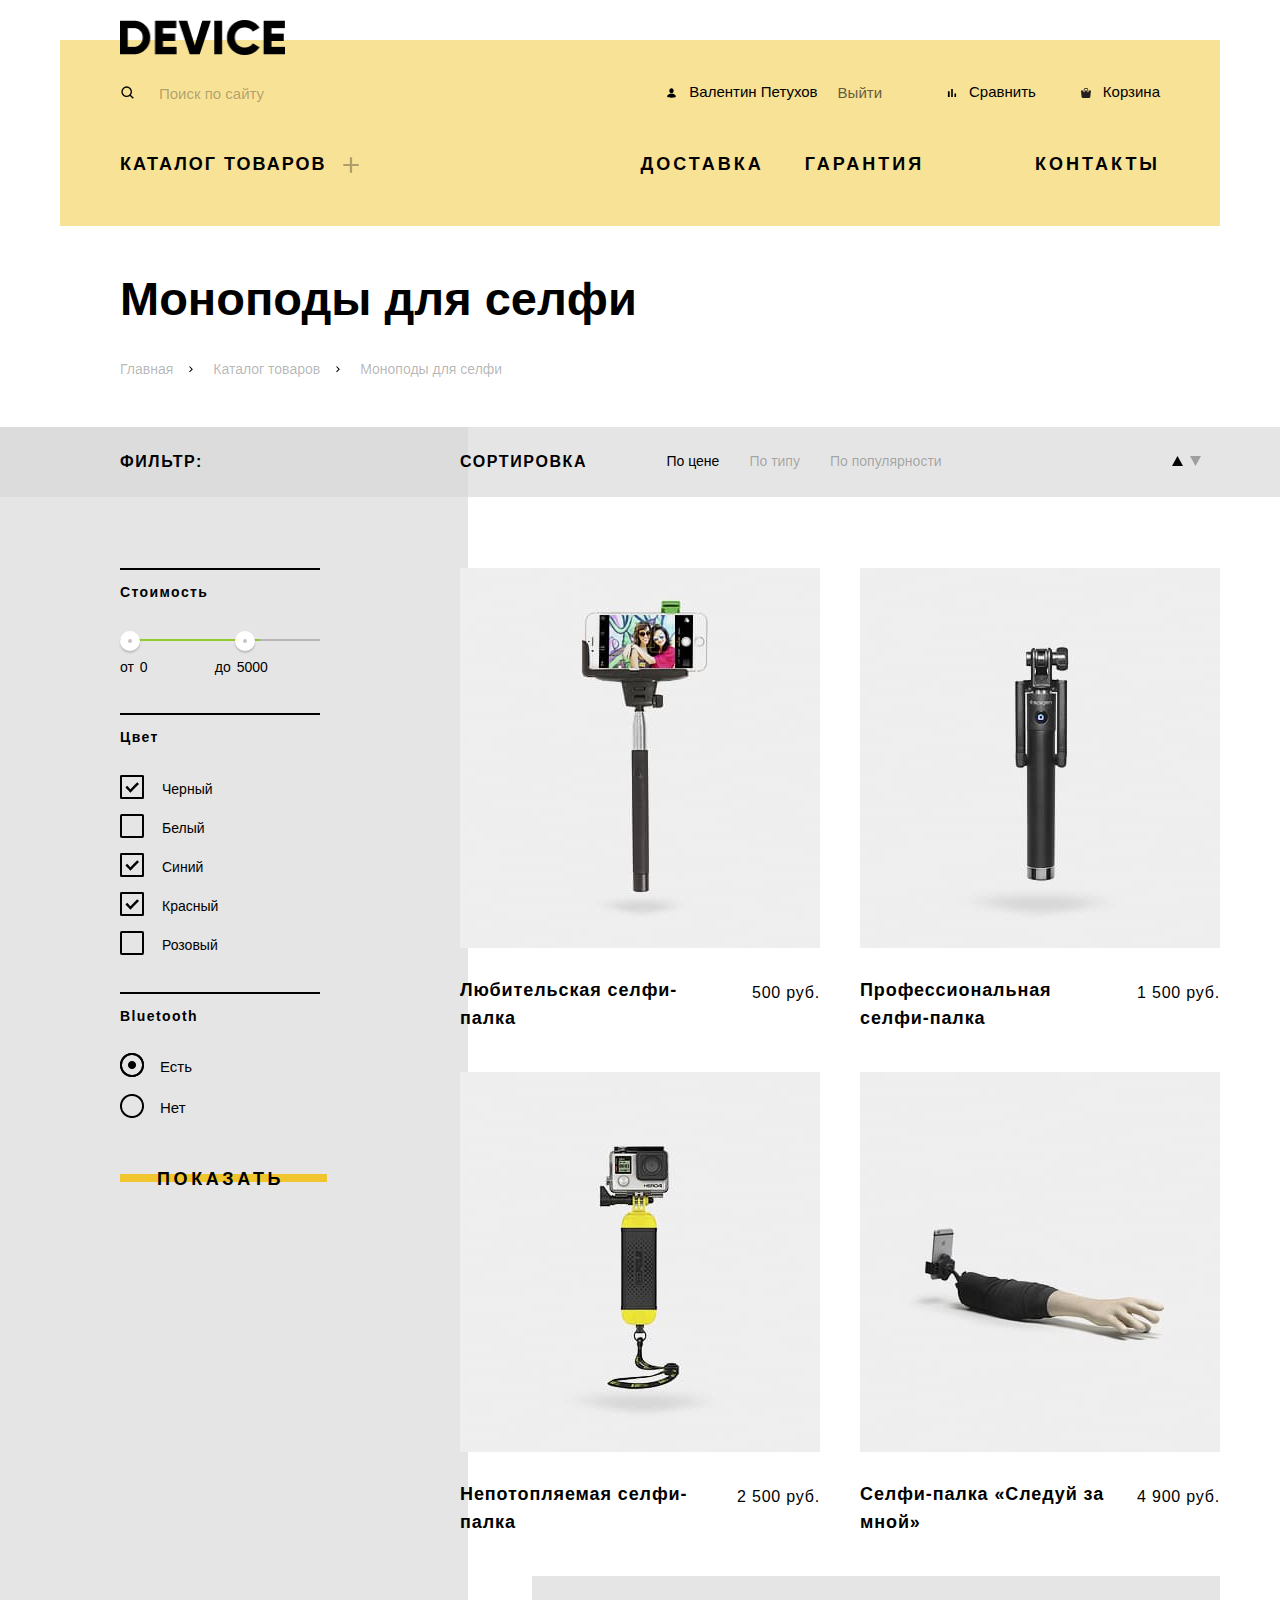
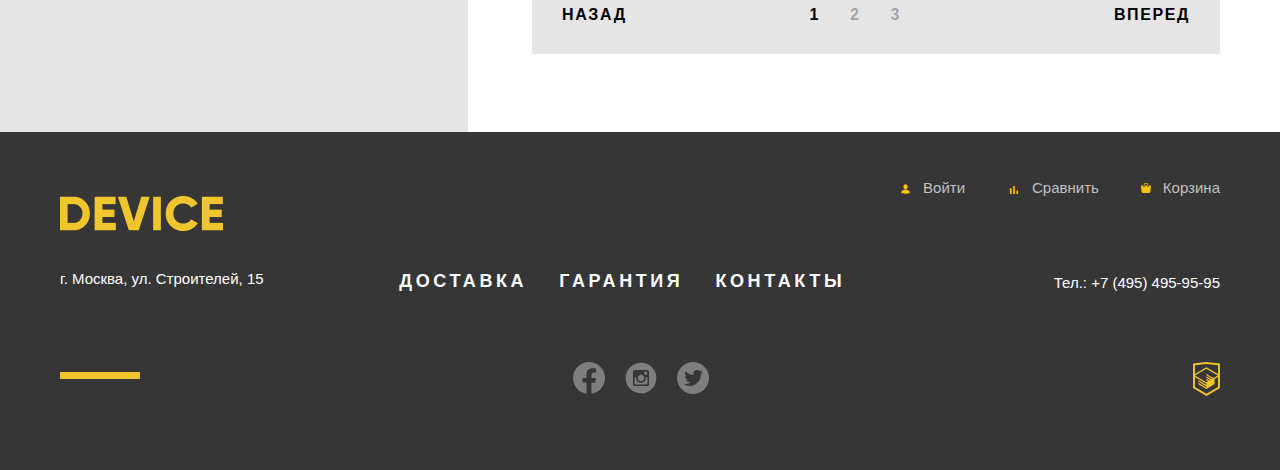
==== commit 69a4e11e: "Update catalog.html" ====
--- a/catalog.html
+++ b/catalog.html
@@ -143,6 +143,7 @@
                            </div>
                         </fieldset>
                         </div>
+
                       <div class="color">
                         <fieldset>
                            <legend>Цвет</legend>
@@ -167,12 +168,15 @@
                               
                            </p>
                            <p class="checkbox-group">
-                               <input type="checkbox" class="visually-hidden input-checkbox" name="checkbox-pink" id="checkbox-field-pink">
+                               <input type="checkbox" class="visually-hidden input-checkbox input-disabled" name="checkbox-pink" id="checkbox-field-pink" disabled>
                               <label class="label-checkbox" for="checkbox-field-pink">Розовый</label>
                              
                            </p>
-                        </fieldset>
+                          </fieldset>
                         </div>
+
+                    
+
                         <div  class="bluetooth">
                         <fieldset>
                            <legend>Bluetooth</legend>
@@ -206,16 +210,18 @@
                            </li>
                         </ul>
                         <ul class="sort-arrows">
+                           
                            <li class="sort-arrows-item">
-                              <a href="#" class="button-arrows-active">
+                              <a href="#">
                                  <span class="visually-hidden">Сортировка к большему</span>
                                  <svg width="18" height="18" fill="none" xmlns="http://www.w3.org/2000/svg">
                                     <path d="M3 14h11L8.5 4 3 14z" fill="#000"/>
                                  </svg>
                               </a>
                            </li>
+
                            <li class="sort-arrows-item">
-                              <a href="#">
+                              <a href="#" class="button-arrows-active">
                                  <span class="visually-hidden">Сортировка к меньшему</span>
                                  <svg width="18" height="18" fill="none" xmlns="http://www.w3.org/2000/svg">
                                     <path d="M14 4H3l5.5 10L14 4z" fill="#000"/>
@@ -260,9 +266,6 @@
                               </div>
                               </article>
                            </li>
-                          
-                      
-
                             <li class="inner-catalog-item">
                               <article class="inner-catalog-cart">
                                  <div class="cart-content">
@@ -281,8 +284,7 @@
                                 </div>
                               </article>
                            </li>
-
-                                <li class="inner-catalog-item">
+                           <li class="inner-catalog-item">
                               <article class="inner-catalog-cart">
                                  <div class="cart-content">
                                     
--- a/css/style.css
+++ b/css/style.css
@@ -2,13 +2,15 @@
   --specialWhite03: rgba(255, 255, 255, 0.3);
   --specialWhite07: rgba(255, 255, 255, 0.7);
   --basicWhite: #ffffff;
-
+  
+  --specialBlack02: rgba(0, 0, 0, 0.2);
   --specialBlack03: rgba(0, 0, 0, 0.3);
   --specialBlack06: rgba(0, 0, 0, 0.6);
   --basicBlack: #000000;
 
   --basicDark: #363636;
-
+  
+  --toggleGrey: #c4c4c4;
   --specialLightGrey: #f2f2f2;
   --lightGrey: #e5e5e5;
   --basicGrey: #7e7e7e;
@@ -1916,10 +1918,9 @@
 
 */
 
-
-
 .filter {
   z-index: 3; 
+  box-sizing: border-box;
   
 }
 
@@ -1935,11 +1936,255 @@
   font-weight: 800;
   letter-spacing: 0.1em;
 }
+
 .filter form {
   margin-left: 60px;
-  padding-right: 62px;
-  
+  margin-top: 96px;
+  
+  width: 200px;
+   
   z-index: 3; 
+}
+
+.filter fieldset {
+  margin: 0;
+  padding: 0;
+  
+  border: none;
+}
+
+.filter legend {
+  padding: 0;
+  padding-top: 14px;
+
+  font-size: 14px;
+  line-height: 17px;
+  font-family: 'Gilroy', 'Arial', sans-serif;
+  font-weight: 800;
+  letter-spacing: 0.1em;
+
+  color: var(--specialBlack);
+}
+
+.filter .price,
+.filter .color,
+.filter .bluetooth {
+  border-top: 2px solid var(--basicBlack);
+}
+
+.range-filter {
+  position: relative;
+
+  margin-top: 38px;
+}
+
+.filter .scale {
+  position: relative;
+  margin-top: 30px;
+  height: 2px;
+  width: 100%;
+
+  background-color: var(--specialBlack02);
+}
+
+.range-filter .bar {
+  height: 2px;
+  width: 70%;
+
+  background-color: var(--specialGreen);
+}
+
+.range-filter .toggle {
+  position: absolute;
+  top: -8px;
+  
+  width: 4px;
+  height: 4px;
+  padding: 0;
+
+  background-color: var(--toggleGrey);
+  border: 8px solid var(--basicWhite);
+  
+  box-sizing:content-box;
+  border-radius: 50%;
+  box-shadow: 0px 2px 2px rgba(0, 0, 0, 0.18)
+}
+
+ .range-filter .toggle-min {
+  left: 0;
+}
+
+ .range-filter .toggle-max {
+  left: 115px;
+}
+
+.price-controls {
+  display: flex;
+  justify-content: flex-start;
+
+  margin-top: 17px;
+}
+
+.price-controls input {
+  width: 50px;
+  border: none;
+
+  font-size: 14px;
+  line-height: 16px;
+  font-family: 'Gilroy','Arial', sans-serif;
+  font-weight: 300;
+
+  background-color: transparent;
+
+  color: var(--basicBlack);
+}
+
+.price-controls label {
+  font-size: 14px;
+  line-height: 16px;
+  font-family: 'Gilroy','Arial', sans-serif;
+  font-weight: 300;
+
+  color: var(--basicBlack);
+
+}
+
+.label-checkbox {
+   font-size: 14px;
+   line-height: 19px;
+   cursor: pointer;
+}
+
+.min-price {
+  margin-right: 27px;
+}
+
+.filter .color {
+  margin-top: 37px;
+}
+
+.color .checkbox-group {
+  margin: 0;
+  margin-bottom: 11px;
+  position: relative;
+  padding-left: 42px;
+}
+
+.color legend {
+  margin-bottom: 29px;
+}
+
+.input-checkbox + label::before {
+  content: "";
+  display: block;
+  position: absolute;
+  top: 0;
+  left: 0;
+
+  width: 24px;
+  height: 24px;
+
+  background-image: url("../img/checkbox_off.png");
+  background-repeat: no-repeat;
+
+  cursor: pointer;
+}
+
+.input-checkbox:checked + label::after {
+  content: "";
+  display: block;
+  position: absolute;
+  top: 0;
+  left: 0;
+
+  width: 24px;
+  height: 24px;
+
+  background-image: url("../img/checkbox_on.png");
+  background-repeat: no-repeat;
+
+  cursor: pointer;
+}
+.filter .bluetooth {
+  margin-top: 22px;
+}
+
+.bluetooth legend {
+  margin-bottom: 15px;
+}
+
+.radio-group {
+  position: relative;
+  margin: 0;
+  margin-top: 13px;
+  padding-left: 40px;
+}
+
+.input-radio + label::before {
+  content: "";
+  display: block;
+  position: absolute;
+  top: 0;
+  left: 0;
+
+  width: 24px;
+  height: 24px;
+
+  background-image: url("../img/radio_off.png");
+  background-repeat: no-repeat;
+
+  cursor: pointer;
+}
+
+.input-radio:checked + label::after {
+  content: "";
+  display: block;
+  position: absolute;
+  top: 0;
+  left: 0;
+
+  width: 24px;
+  height: 24px;
+
+  background-image: url("../img/radio_on.png");
+  background-repeat: no-repeat;
+
+  cursor: pointer;
+}
+
+.filter-button {
+  margin-top: 37px;
+  padding-left: 37px;
+  padding-right: 43px;
+  padding-top: 9px;
+  padding-bottom: 9px;
+  background-color: transparent;
+  border: none;
+
+  cursor: pointer;
+}
+
+.filter-button::before {
+  content: "";
+  display: block;
+  position: absolute;
+  left: 0;
+  top: 15px;
+
+  width: 100%;
+  height: 8px;
+  background-color: var(--specialYellowDark);
+  z-index: -1;
+}
+
+.filter-button:hover::before,
+.filter-button:focus::before {
+  height: 100%;
+  top: 0;
+}
+
+.filter-button:active {
+  color: var(--specialBlack03);
 }
 
 .background-wrapper {
@@ -1961,6 +2206,8 @@
 }
 
 .inner-catalog {
+  
+  max-width: 760px;
   z-index: 3;
 }
 
@@ -1970,7 +2217,7 @@
   justify-content: space-between;
 
   margin: 0;
-  margin-left: 72px;
+  
   margin-top: 89px;
   padding: 0;
 
@@ -1984,7 +2231,7 @@
 
 .inner-catalog-sort > p {
   margin: 0;
-  margin-left: 72px;
+  
   padding-top: 25px;
   
   font-size: 16px;
@@ -2003,7 +2250,6 @@
   padding: 0;
   padding-top: 20px;
  
-
   list-style: none;
 }
 
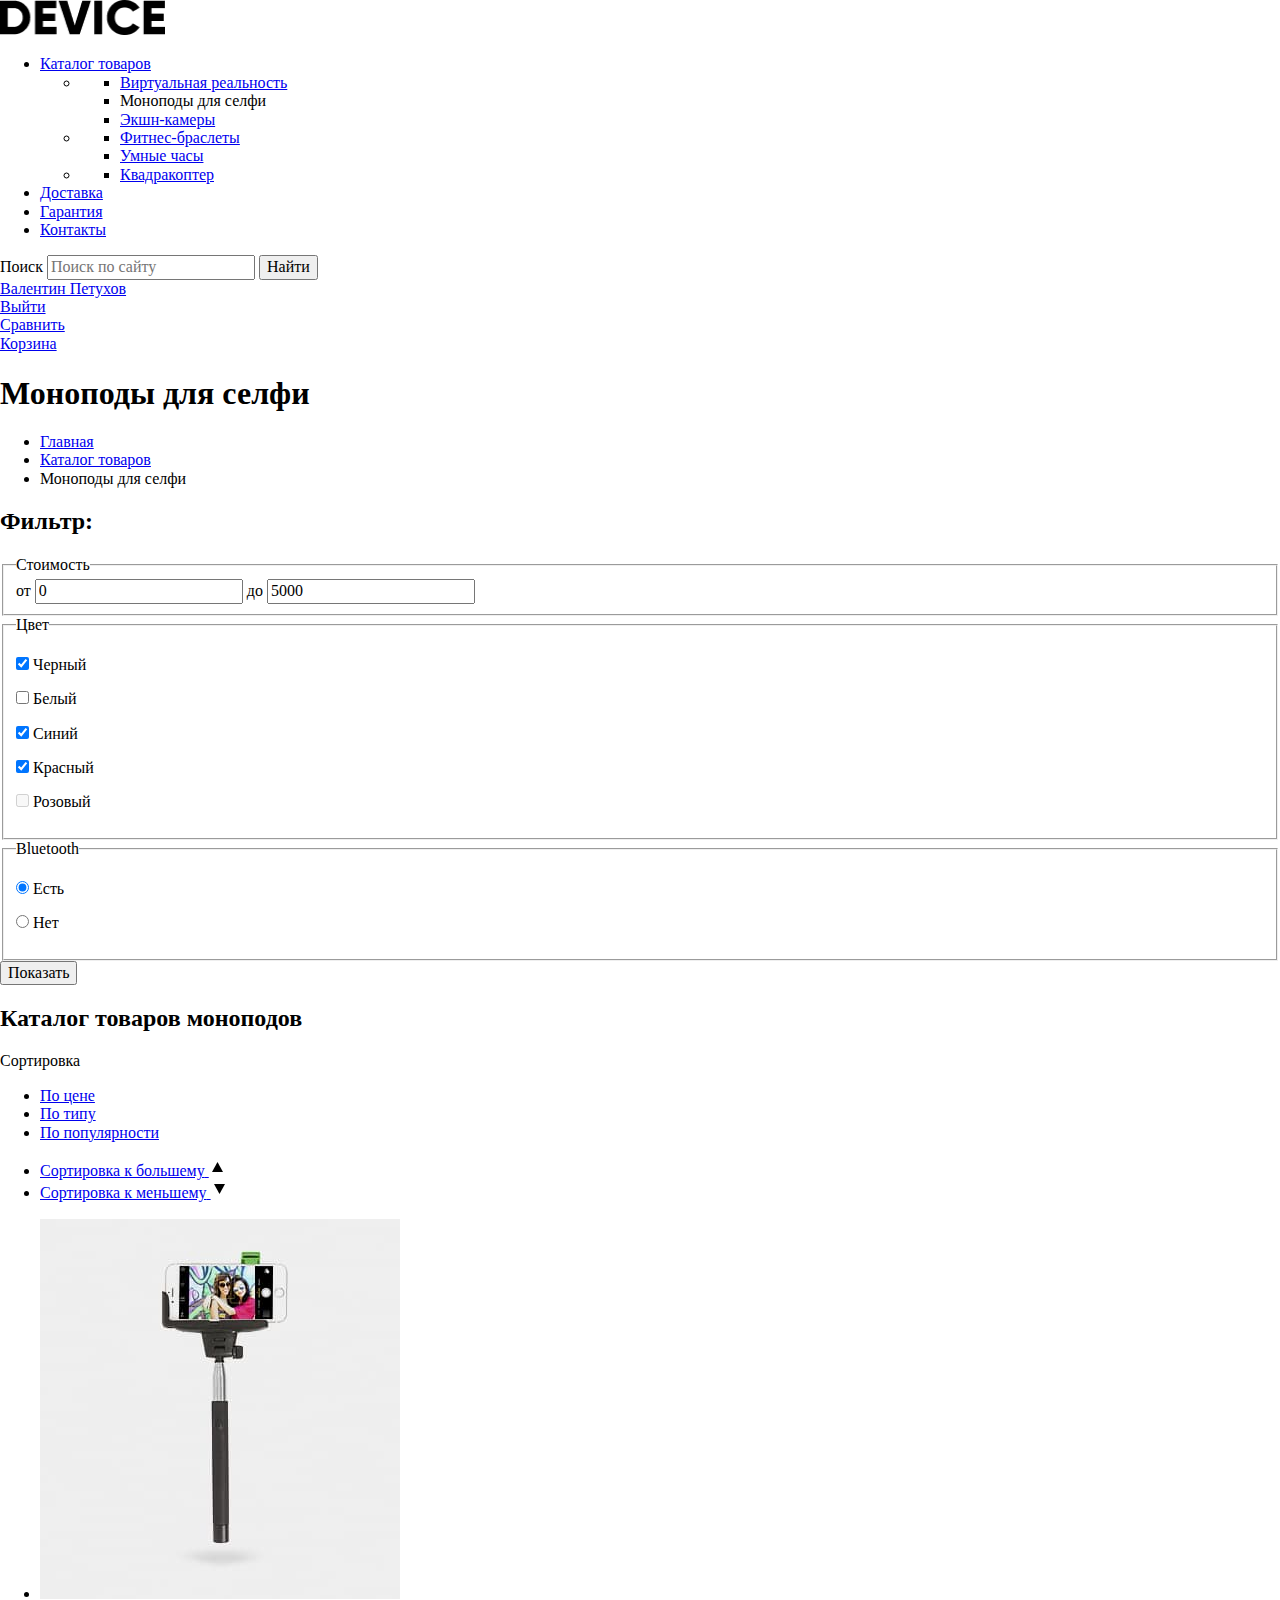
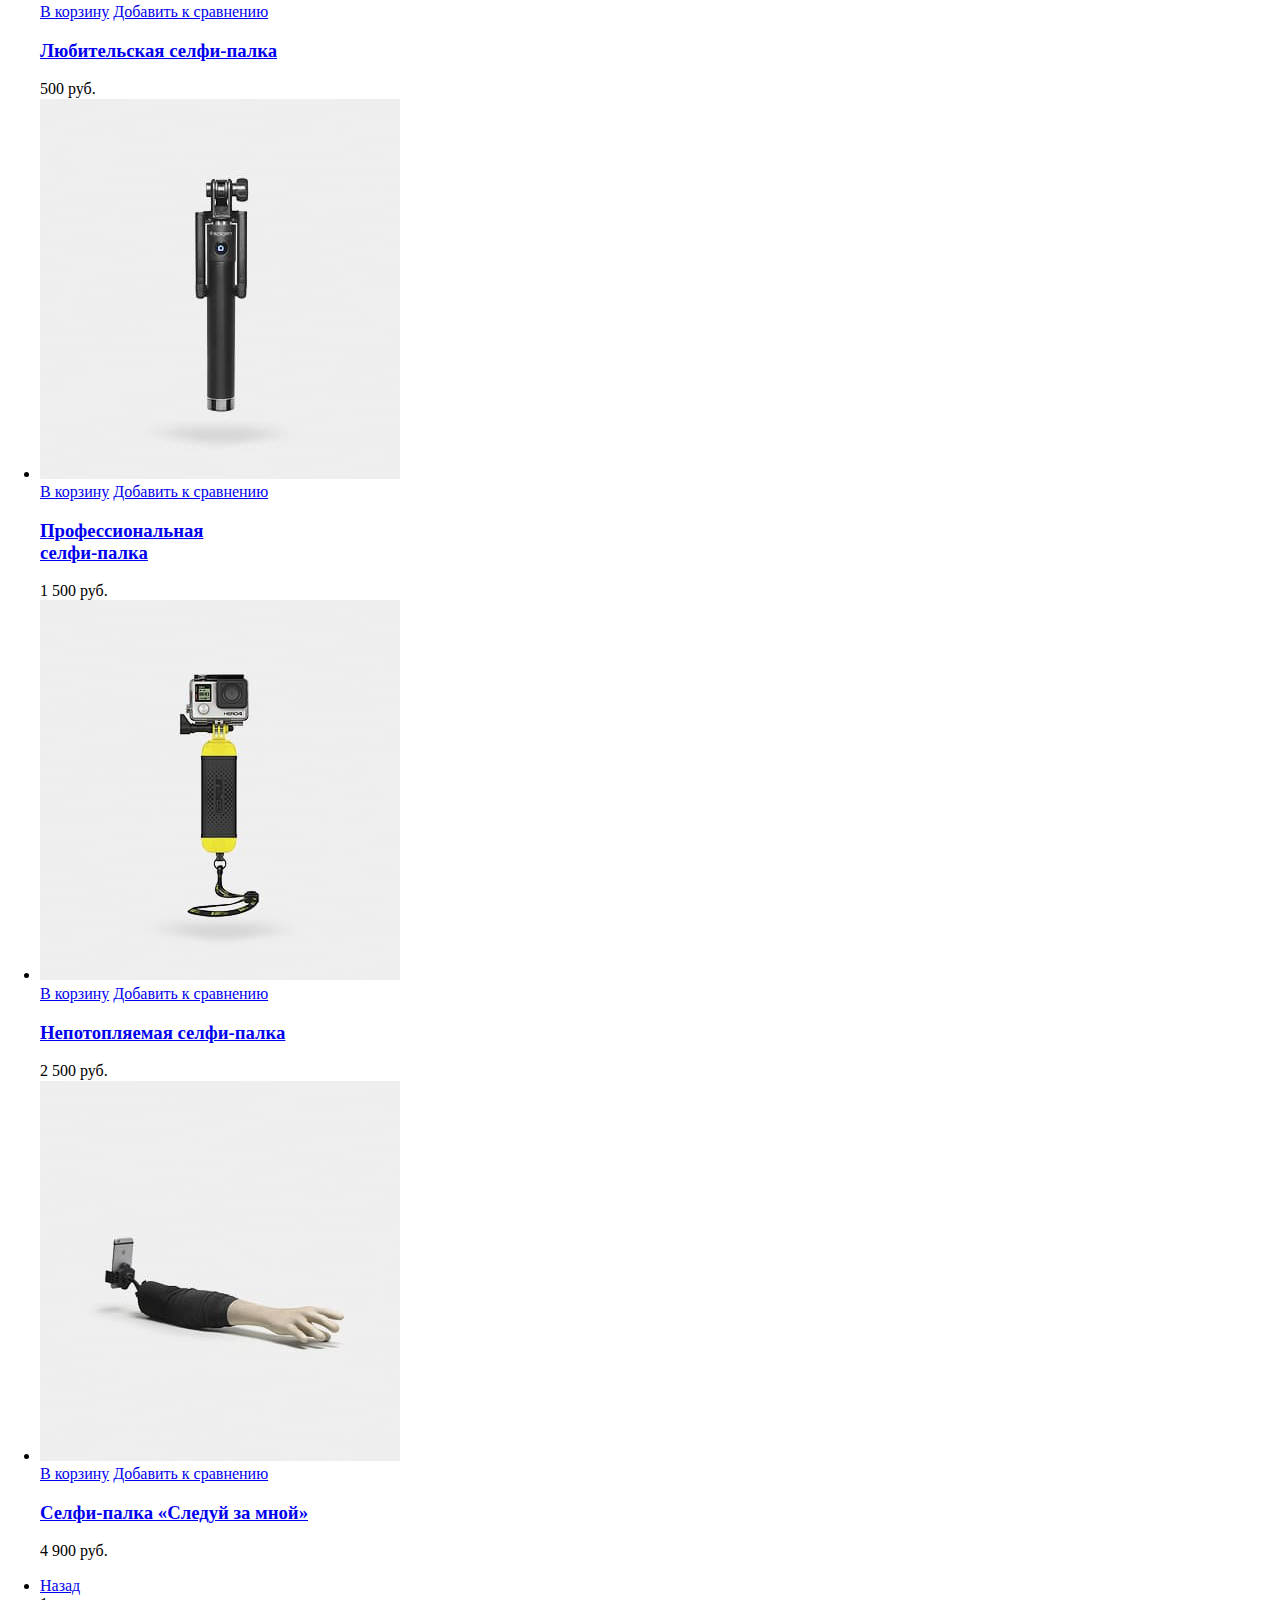
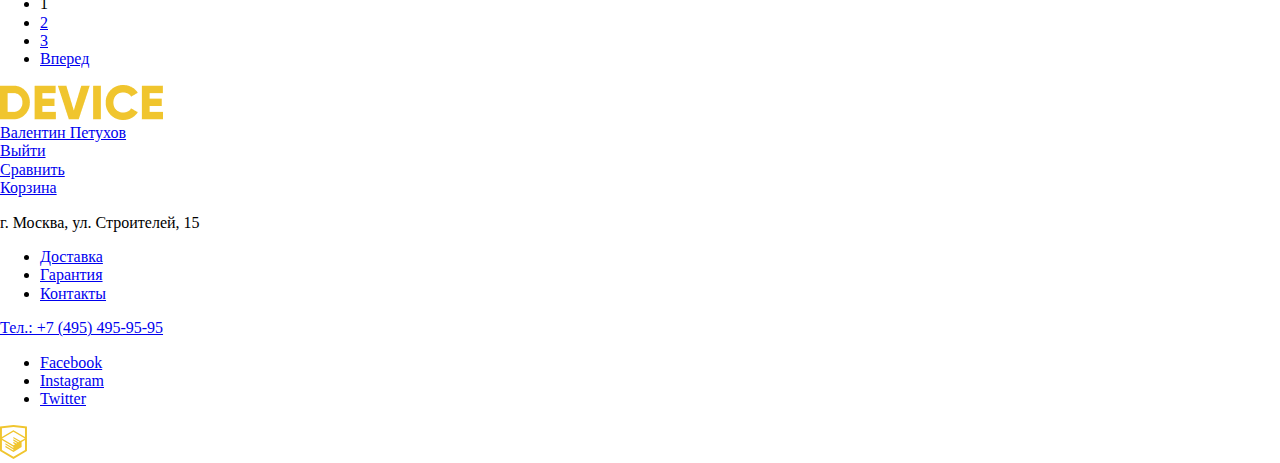
==== commit b0d000f2: "Update catalog.html" ====
--- a/catalog.html
+++ b/catalog.html
@@ -3,7 +3,7 @@
    <head>
       <meta charset="utf-8">
       <link href="css/normalize.css" rel="stylesheet">
-      <link href="css/style.css" rel="stylesheet">
+      <link href="css/style.min.css" rel="stylesheet">
       <title>Магазин Device</title>
    </head>
    <body class="page-body">
@@ -98,7 +98,6 @@
                </div>
             </div>
          </div>
-        
       </header>
       <main class="inner-main">
          <div class="container">
@@ -122,75 +121,65 @@
                      <h2>Фильтр:</h2>
                      <form action="https://echo.htmlacademy.ru/" method="get">
                         <div  class="price">
-                        <fieldset>
-                           <legend>Стоимость</legend>
-                           <div class="range-filter">
-                              <div class="range-controls">
-                                 <div class="scale">
-                                    <div class="bar"></div>
-                                 </div>
-                              </div>
-                              <div class="toggle toggle-min"></div>
-                              <div class="toggle toggle-max"></div>
-                              <div class="price-controls">
-                                 <label class="min-price">
-                                 от <input type="text" name="min-price" value="0">
-                                 </label> 
-                                 <label class="max-price">
-                                 до <input type="text" name="max-price" value="5000">
-                                 </label> 
-                              </div>
-                           </div>
-                        </fieldset>
+                           <fieldset>
+                              <legend>Стоимость</legend>
+                              <div class="range-filter">
+                                 <div class="range-controls">
+                                    <div class="scale">
+                                       <div class="bar"></div>
+                                    </div>
+                                 </div>
+                                 <div class="toggle toggle-min"></div>
+                                 <div class="toggle toggle-max"></div>
+                                 <div class="price-controls">
+                                    <label class="min-price">
+                                    от <input type="text" name="min-price" value="0">
+                                    </label> 
+                                    <label class="max-price">
+                                    до <input type="text" name="max-price" value="5000">
+                                    </label> 
+                                 </div>
+                              </div>
+                           </fieldset>
                         </div>
-
-                      <div class="color">
-                        <fieldset>
-                           <legend>Цвет</legend>
-                           <p class="checkbox-group">
-                               <input type="checkbox" class="visually-hidden input-checkbox" name="checkbox-black" id="checkbox-field-black" checked>
-                              <label class="label-checkbox" for="checkbox-field-black">Черный</label>
-                             
-                           </p>
-                           <p class="checkbox-group">
-                              <input type="checkbox" class="visually-hidden input-checkbox" name="checkbox-white" id="checkbox-field-white">
-                              <label class="label-checkbox" for="checkbox-field-white">Белый</label>
-                              
-                           </p>
-                           <p class="checkbox-group">
-                              <input type="checkbox" class="visually-hidden input-checkbox" name="checkbox-blue" id="checkbox-field-blue" checked>
-                              <label class="label-checkbox" for="checkbox-field-blue">Синий</label>
-                              
-                           </p>
-                           <p class="checkbox-group">
-                              <input type="checkbox" class="visually-hidden input-checkbox" name="checkbox-red" id="checkbox-field-red" checked>
-                              <label class="label-checkbox" for="checkbox-field-red">Красный</label>
-                              
-                           </p>
-                           <p class="checkbox-group">
-                               <input type="checkbox" class="visually-hidden input-checkbox input-disabled" name="checkbox-pink" id="checkbox-field-pink" disabled>
-                              <label class="label-checkbox" for="checkbox-field-pink">Розовый</label>
-                             
-                           </p>
-                          </fieldset>
+                        <div class="color">
+                           <fieldset>
+                              <legend>Цвет</legend>
+                              <p class="checkbox-group">
+                                 <input type="checkbox" class="visually-hidden input-checkbox" name="checkbox-black" id="checkbox-field-black" checked>
+                                 <label class="label-checkbox" for="checkbox-field-black">Черный</label>
+                              </p>
+                              <p class="checkbox-group">
+                                 <input type="checkbox" class="visually-hidden input-checkbox" name="checkbox-white" id="checkbox-field-white">
+                                 <label class="label-checkbox" for="checkbox-field-white">Белый</label>
+                              </p>
+                              <p class="checkbox-group">
+                                 <input type="checkbox" class="visually-hidden input-checkbox" name="checkbox-blue" id="checkbox-field-blue" checked>
+                                 <label class="label-checkbox" for="checkbox-field-blue">Синий</label>
+                              </p>
+                              <p class="checkbox-group">
+                                 <input type="checkbox" class="visually-hidden input-checkbox" name="checkbox-red" id="checkbox-field-red" checked>
+                                 <label class="label-checkbox" for="checkbox-field-red">Красный</label>
+                              </p>
+                              <p class="checkbox-group">
+                                 <input type="checkbox" class="visually-hidden input-checkbox input-disabled" name="checkbox-pink" id="checkbox-field-pink" disabled>
+                                 <label class="label-checkbox" for="checkbox-field-pink">Розовый</label>
+                              </p>
+                           </fieldset>
                         </div>
-
-                    
-
                         <div  class="bluetooth">
-                        <fieldset>
-                           <legend>Bluetooth</legend>
-                           <p class="radio-group">
-                              <input type="radio" class="visually-hidden input-radio" name="bluetooth-field" id="bluetooth-field-yes" value="yes" checked>
-                              <label class="label-radio" for="bluetooth-field-yes">Есть</label> 
-                           </p>
-                           <p class="radio-group">
-                               <input type="radio" class="visually-hidden input-radio" name="bluetooth-field" id="bluetooth-field-no" value="no">
-                              <label class="label-radio" for="bluetooth-field-no">Нет</label>
-                             
-                           </p>
-                        </fieldset>
-                     </div>
+                           <fieldset>
+                              <legend>Bluetooth</legend>
+                              <p class="radio-group">
+                                 <input type="radio" class="visually-hidden input-radio" name="bluetooth-field" id="bluetooth-field-yes" value="yes" checked>
+                                 <label class="label-radio" for="bluetooth-field-yes">Есть</label> 
+                              </p>
+                              <p class="radio-group">
+                                 <input type="radio" class="visually-hidden input-radio" name="bluetooth-field" id="bluetooth-field-no" value="no">
+                                 <label class="label-radio" for="bluetooth-field-no">Нет</label>
+                              </p>
+                           </fieldset>
+                        </div>
                         <button class="button filter-button" type="submit">Показать</button>
                      </form>
                   </section>
@@ -210,7 +199,6 @@
                            </li>
                         </ul>
                         <ul class="sort-arrows">
-                           
                            <li class="sort-arrows-item">
                               <a href="#">
                                  <span class="visually-hidden">Сортировка к большему</span>
@@ -219,7 +207,6 @@
                                  </svg>
                               </a>
                            </li>
-
                            <li class="sort-arrows-item">
                               <a href="#" class="button-arrows-active">
                                  <span class="visually-hidden">Сортировка к меньшему</span>
@@ -230,101 +217,97 @@
                            </li>
                         </ul>
                      </div>
-                     
-                        <ul class="inner-catalog-list">
-                           <li class="inner-catalog-item">
-                              <article class="inner-catalog-cart">
-                                 <div class="cart-content">
-                                    <img src="img/item_1.jpg" width="360" height="380" alt="Любительская селфи палка">
-                                    <div class="cart-content-link">
+                     <ul class="inner-catalog-list">
+                        <li class="inner-catalog-item">
+                           <article class="inner-catalog-cart">
+                              <div class="cart-content">
+                                 <img src="img/item_1.jpg" width="360" height="380" alt="Любительская селфи палка">
+                                 <div class="cart-content-link">
                                     <a href="#" class="button cart-button">В корзину</a>
                                     <a href="#" class="cart-compare">Добавить к сравнению</a>
-                                    </div>
-                                 </div>
-                                  <div class="cart-title">
+                                 </div>
+                              </div>
+                              <div class="cart-title">
                                  <h3>
                                     <a href="#">Любительская селфи-палка</a>
                                  </h3>
                                  <span class="cart-price">500 руб.</span>
-                                  </div>
-                              </article>
-                           </li>
-                           <li class="inner-catalog-item">
-                              <article class="inner-catalog-cart">
-                                 <div class="cart-content">
-                                    <img src="img/item_2.jpg" width="360" height="380" alt="Профессиональная селфи-палка">
-                                    <div class="cart-content-link">
+                              </div>
+                           </article>
+                        </li>
+                        <li class="inner-catalog-item">
+                           <article class="inner-catalog-cart">
+                              <div class="cart-content">
+                                 <img src="img/item_2.jpg" width="360" height="380" alt="Профессиональная селфи-палка">
+                                 <div class="cart-content-link">
                                     <a href="#" class="button cart-button">В корзину</a>
                                     <a href="#" class="cart-compare">Добавить к сравнению</a>
                                  </div>
-                                 </div>
-                                  <div class="cart-title">
+                              </div>
+                              <div class="cart-title">
                                  <h3>
                                     <a href="#">Профессиональная<br> селфи-палка</a>
                                  </h3>
                                  <span class="cart-price">1 500 руб.</span>
                               </div>
-                              </article>
-                           </li>
-                            <li class="inner-catalog-item">
-                              <article class="inner-catalog-cart">
-                                 <div class="cart-content">
-                                    
-                                    <img src="img/item_3.jpg" width="360" height="380" alt="Непотопляемая селфи палка">
-                                    <div class="cart-content-link">
+                           </article>
+                        </li>
+                        <li class="inner-catalog-item">
+                           <article class="inner-catalog-cart">
+                              <div class="cart-content">
+                                 <img src="img/item_3.jpg" width="360" height="380" alt="Непотопляемая селфи палка">
+                                 <div class="cart-content-link">
                                     <a href="#" class="button cart-button">В корзину</a>
                                     <a href="#" class="cart-compare">Добавить к сравнению</a>
                                  </div>
-                                 </div>
-                                 <div class="cart-title">
+                              </div>
+                              <div class="cart-title">
                                  <h3>
                                     <a href="#">Непотопляемая селфи-палка</a>
                                  </h3>
                                  <span class="cart-price">2 500 руб.</span>
-                                </div>
-                              </article>
-                           </li>
-                           <li class="inner-catalog-item">
-                              <article class="inner-catalog-cart">
-                                 <div class="cart-content">
-                                    
-                                    <img src="img/item_4.jpg" width="360" height="380" alt="Селфи-палка Следуй за мной">
-                                    <div class="cart-content-link">
+                              </div>
+                           </article>
+                        </li>
+                        <li class="inner-catalog-item">
+                           <article class="inner-catalog-cart">
+                              <div class="cart-content">
+                                 <img src="img/item_4.jpg" width="360" height="380" alt="Селфи-палка Следуй за мной">
+                                 <div class="cart-content-link">
                                     <a href="#" class="button cart-button">В корзину</a>
                                     <a href="#" class="cart-compare">Добавить к сравнению</a>
                                  </div>
-                                 </div>
-                                 <div class="cart-title">
+                              </div>
+                              <div class="cart-title">
                                  <h3>
                                     <a href="#">Селфи-палка «Следуй за мной»</a>
                                  </h3>
                                  <span class="cart-price">4 900 руб.</span>
                               </div>
-                              </article>
-                           </li>
-                        </ul>
-                        <ul class="catalog-pagination-list">
-                           <li class="catalog-pagination-item">
-                              <a href="#" class="back">Назад</a>
-                           </li>
-                           <li class="catalog-pagination-item active-pagination">
-                              <a>1</a>
-                           </li>
-                           <li class="catalog-pagination-item">
-                              <a href="#">2</a>
-                           </li>
-                           <li class="catalog-pagination-item">
-                              <a href="#">3</a>
-                           </li>
-                           <li class="catalog-pagination-item">
-                              <a href="#" class="forward">Вперед</a>
-                           </li>
-                        </ul>
-                     
+                           </article>
+                        </li>
+                     </ul>
+                     <ul class="catalog-pagination-list">
+                        <li class="catalog-pagination-item">
+                           <a href="#" class="back">Назад</a>
+                        </li>
+                        <li class="catalog-pagination-item active-pagination">
+                           <a>1</a>
+                        </li>
+                        <li class="catalog-pagination-item">
+                           <a href="#">2</a>
+                        </li>
+                        <li class="catalog-pagination-item">
+                           <a href="#">3</a>
+                        </li>
+                        <li class="catalog-pagination-item">
+                           <a href="#" class="forward">Вперед</a>
+                        </li>
+                     </ul>
                   </section>
                </div>
-            </div> 
-         </div>        
+            </div>
+         </div>
       </main>
       <footer class="main-footer inner-footer">
          <div class="container">
@@ -334,7 +317,10 @@
                </a>
                <div class="footer-nav-wrapper">
                   <div class="footer-login">
-                     <a href="#">Войти</a>
+                     <a href="#">Валентин Петухов</a>
+                  </div>
+                  <div class="footer-exit">
+                     <a href="#">Выйти</a>
                   </div>
                   <div class="footer-compare">
                      <a href="#">Сравнить</a>
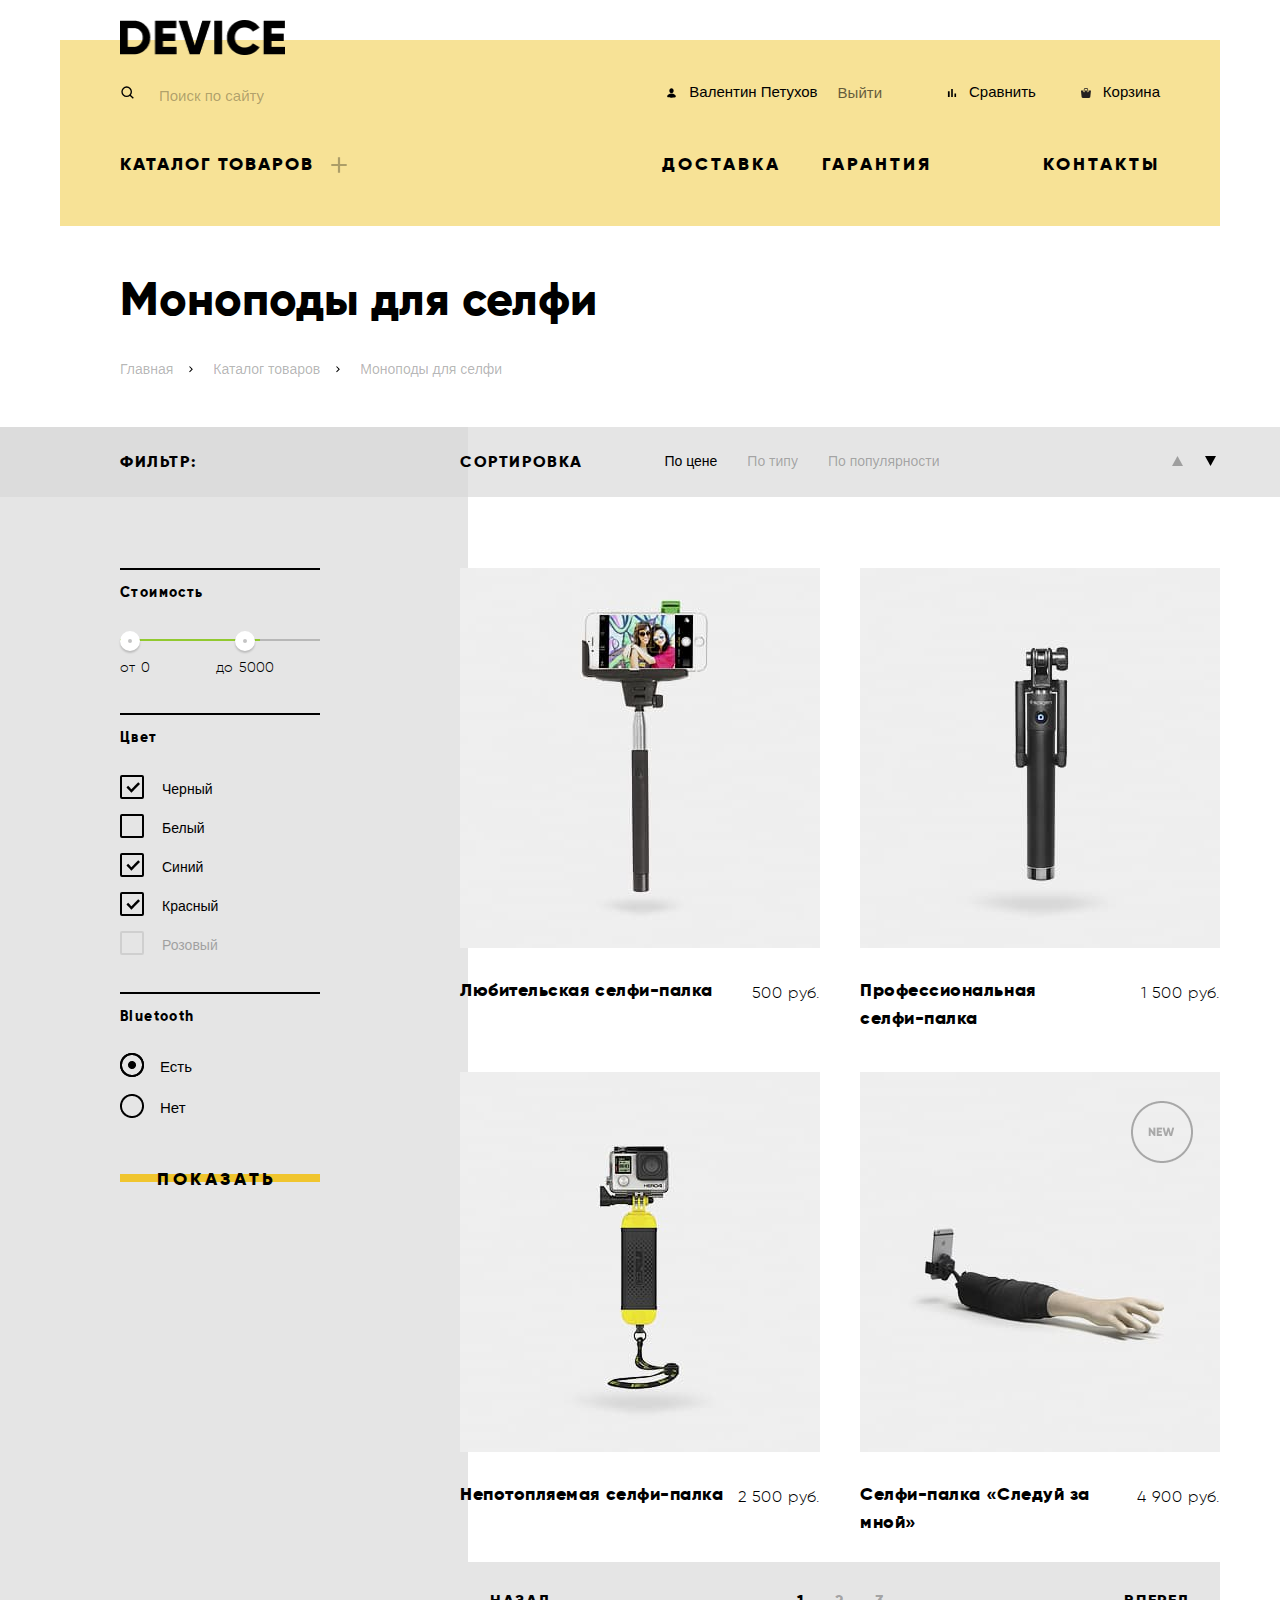
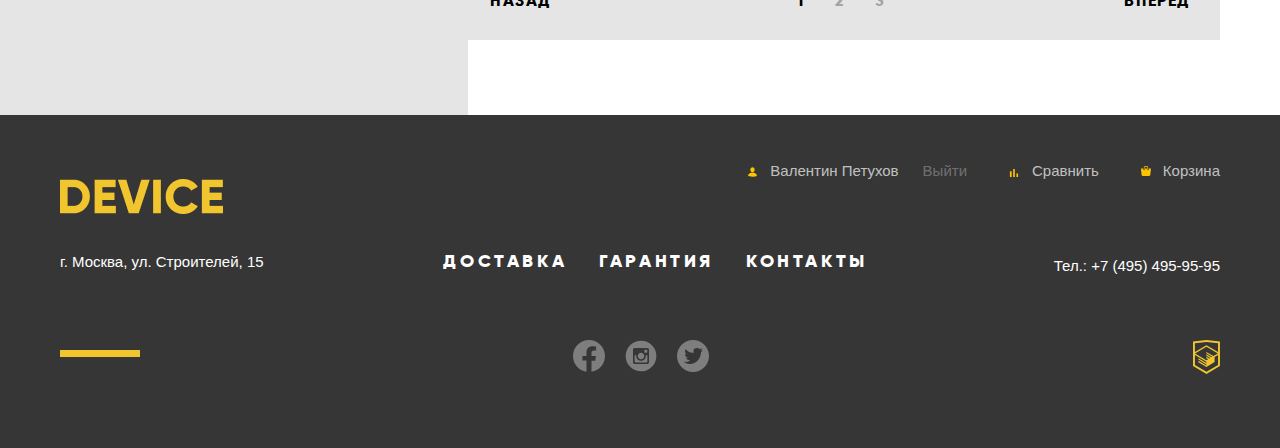
==== commit 1acdb2c3: "Update catalog.html" ====
--- a/catalog.html
+++ b/catalog.html
@@ -2,8 +2,8 @@
 <html lang="ru">
    <head>
       <meta charset="utf-8">
-      <link href="css/normalize.css" rel="stylesheet">
-      <link href="css/style.min.css" rel="stylesheet">
+      <link href="css/normalize.min.css" rel="stylesheet">
+      <link href="css/style.css" rel="stylesheet">
       <title>Магазин Device</title>
    </head>
    <body class="page-body">
@@ -78,7 +78,7 @@
                         <span class="visually-hidden">Поиск</span>
                         </label>
                         <input type="search" name="search" id="search-field" class="input-search" placeholder="Поиск по сайту">                 
-                        <button type="button" class="button-search">Найти</button>
+                        <button type="submit" class="button-search">Найти</button>
                      </form>
                   </div>
                   <div class="header-user-nav-wrapper">
@@ -312,7 +312,7 @@
       <footer class="main-footer inner-footer">
          <div class="container">
             <div class="footer-top">
-               <a class="logo-footer">
+               <a class="logo-footer" href="index.html">
                <img src="img/logo_footer.png" width="163" height="35" alt="Логотип компании Device">
                </a>
                <div class="footer-nav-wrapper">
--- a/css/style.css
+++ b/css/style.css
@@ -0,0 +1,2741 @@
+:root {
+  --specialWhite03: rgba(255, 255, 255, 0.3);
+  --specialWhite07: rgba(255, 255, 255, 0.7);
+  --basicWhite: #ffffff;
+  
+  --specialBlack01: rgba(0, 0, 0, 0.1);
+  --specialBlack02: rgba(0, 0, 0, 0.2);
+  --specialBlack03: rgba(0, 0, 0, 0.3);
+  --specialBlack06: rgba(0, 0, 0, 0.6);
+  --basicBlack: #000000;
+
+  --basicDark: #363636;
+  
+  --inputGreyDark: #eaeaea;
+  --toggleGrey: #c4c4c4;
+  --specialLightGrey: #f2f2f2;
+  --lightGrey: #e5e5e5;
+  --basicGrey: #7e7e7e;
+  --darkGrey: #464646;
+  --specialBasicGrey: #dcdcdc;
+  --specialDarkGrey: #d9d9d9;
+  
+  --specialYellow: #f7e296;
+  --specialYellowDark: #f0c52e;
+  
+  --specialGreen: #91c92f;
+  
+  --specialRed: #f6dada;
+}
+
+* {
+  box-sizing: border-box;
+}
+
+@font-face {
+  font-family: 'Open Sans';
+  font-style: normal;
+  font-weight: 300;
+  src: url('../fonts/open-sans-v17-latin_cyrillic-ext_cyrillic-300.eot');
+  src: local('Open Sans Light'), local('OpenSans-Light'),
+       url('../fonts/open-sans-v17-latin_cyrillic-ext_cyrillic-300.woff2') format('woff2'), 
+       url('../fonts/open-sans-v17-latin_cyrillic-ext_cyrillic-300.woff') format('woff');
+}
+
+@font-face {
+  font-family: 'Open Sans';
+  font-style: normal;
+  font-weight: 400;
+  src: url('../fonts/open-sans-v17-latin_cyrillic-ext_cyrillic-regular.eot'); 
+  src: local('Open Sans Regular'), local('OpenSans-Regular'),
+       url('../fonts/open-sans-v17-latin_cyrillic-ext_cyrillic-regular.woff2') format('woff2'), 
+       url('../fonts/open-sans-v17-latin_cyrillic-ext_cyrillic-regular.woff') format('woff');
+}
+
+@font-face {
+font-family: 'Gilroy';
+src: url('../fonts/gilroylight.woff2') format('woff2'),
+url('../fonts/gilroylight.woff') format('woff');
+font-weight: 300;
+}
+
+@font-face {
+font-family: 'Gilroy';
+font-style: normal;
+font-weight: 800;
+src: url('../fonts/gilroyextrabold.woff2') format('woff2'),
+     url('../fonts/gilroyextrabold.woff') format('woff');
+}
+
+body {
+  margin: 0;
+  padding: 0;
+
+  min-width: 1160px;
+  
+  font-size: 15px;
+  line-height: 28px;
+  font-weight: 300; 
+  font-family: "Open Sans", Arial, sans-serif;
+  color: var(--basicBlack);
+
+  background-color: var(--basicWhite); 
+}
+
+a {
+  text-decoration: none;
+}
+
+img {
+  max-width: 100%;
+  height: auto;
+}
+
+.page {
+  height: 100%;
+}
+
+.page-body {
+  min-height: 100%;
+  display: grid;
+  grid-template-rows: min-content 1fr min-content;
+  align-content: start;
+}
+
+.visually-hidden {
+  position: absolute;
+  width: 1px;
+  height: 1px;
+  clip: rect(1px,1px,1px,0);
+}
+
+.container {
+  width: 1160px;
+  margin: 0 auto;
+}
+
+.button {
+  display: inline-block;
+  position: relative;
+
+  font-size: 18px;
+  line-height: 22px;
+  font-family: 'Gilroy', 'Arial', sans-serif;
+  text-transform: uppercase;
+  font-weight: 800;
+  color: var(--basicBlack);
+  text-align: center;
+  vertical-align: middle;
+  
+  letter-spacing: 0.2em;
+  z-index: 1; 
+}
+
+.main-header {
+  margin-top: 40px;
+}
+
+.navigation-wrapper {
+  display: flex;
+  flex-direction: column;
+  position: relative;
+
+  padding: 0;
+  padding-left: 60px;
+  padding-right: 60px;
+
+  background-color: var(--specialYellow);
+}
+
+.user-navigation {
+  order: -1;
+
+  display: flex;
+  flex-wrap: wrap;
+}
+
+.site-navigation .logo-header {
+  position: absolute;
+  top: -20px;
+  left: 60px;
+}
+
+.site-navigation > a[href]:hover,
+.site-navigation > a[href]:focus {
+  opacity: 0.6;
+}
+
+.site-navigation > a[href]:active {
+  opacity: 0.3;
+}
+
+.search-field form {
+  display: flex;
+  align-items: start;
+
+  margin-top: 24px;
+
+  width: 444px;
+  min-height: 50px;
+}
+
+.search-field .input-search {
+  width: 358px;
+  margin: 0;
+  padding: 0;
+  padding-top: 23px;
+  padding-bottom: 9px;
+  padding-left: 39px;
+
+  box-sizing: border-box;
+
+  background-color: transparent;
+  border: none; 
+}
+
+.input-search::placeholder {
+  margin: 0;
+  padding: 0;
+  
+  font-size: 15px;
+  line-height: 15px;
+  line-height: 20px;
+  color: var(--specialBlack03);
+}
+
+.input-search:hover::placeholder {
+  color: var(--specialBlack06);
+}
+
+.input-search:focus {
+  border-bottom: 2px solid var(--basicBlack);
+  outline: none;
+}
+
+.input-search:focus ~ .button-search {
+  display: block;
+}
+
+.label-search {
+  position: relative;
+}
+
+.label-search::before {
+  content: "";
+  position: absolute;
+  top: 21px;
+  left: 0;
+
+  width: 17px;
+  height: 17px;
+
+  background-image: url(../img/icon_search.svg);
+  background-repeat: no-repeat;
+}
+
+.search-field .button-search {
+  display: none;
+  padding: 13px 15px;
+
+  font-size: 15px;
+  line-height: 20px;
+  text-transform: uppercase;
+  
+  background-color: transparent;
+
+  border: 2px solid var(--basicBlack);
+  cursor: pointer;
+}
+
+.button-search:hover,
+.button-search:focus {
+  color: var(--basicWhite);
+
+  background-color: var(--basicBlack);
+}
+
+.button-search:active {
+  display: block;
+  color: var(--specialWhite03);
+}
+
+.login,
+.compare,
+.shop {
+  margin-top: 38px;
+}
+
+.login {
+  position: relative;
+
+  margin-left: 95px;
+  padding-left: 24px;
+}
+
+.login::before {
+  content: "";
+  position: absolute;
+  top: 8px;
+  left: 0;
+
+  width: 14px;
+  height: 15px;
+
+  background-image: url("../img/icon_user.svg");
+  background-repeat: no-repeat;
+}
+
+.compare {
+  position: relative;
+
+  margin-left: 216px;
+  padding-left: 24px;
+}
+
+.compare::before {
+  content: "";
+  position: absolute;
+  top: 8px;
+  left: 0;
+
+  width: 15px;
+  height: 15px;
+
+  background-image: url("../img/icon_chart.svg");
+  background-repeat: no-repeat;
+}
+
+.shop {
+  position: relative;
+  
+  margin-left: auto;
+  padding-left: 22px;
+}
+
+.shop::before {
+  content: "";
+  display: block;
+  position: absolute;
+  top: 10px;
+  left: 0;
+  width: 11px;
+  height: 11px;
+
+  background-image: url("../img/icon_cart.svg");
+  background-repeat: no-repeat;
+}
+
+ .login a,
+ .compare a,
+ .shop a {
+  font-size: 15px;
+  line-height: 20px;
+  color: inherit;
+ }
+
+.login:hover,
+.login:focus,
+.compare:hover,
+.compare:focus,
+.shop:hover,
+.shop:focus {
+  opacity: 0.6;
+}
+
+.login:active,
+.compare:active,
+.shop:active {
+  opacity: 0.3;
+}
+
+.site-navigation .navigation-list {
+  display: flex;
+  flex-wrap: wrap;
+  justify-content: space-between;
+  position: relative;
+  margin: 0;
+  margin-top: 37px;
+  padding: 0;
+
+  list-style: none;
+}
+
+.catalog {
+  position: relative;
+
+  cursor: pointer;
+}
+
+.catalog > a {
+  padding-right: 36px;
+
+  min-width: 230px;
+
+  letter-spacing: 2px;
+}
+
+.catalog:hover .menu-list-wrapper {
+  display: block;
+}
+
+.navigation-item:first-child {
+  position: relative;
+}
+
+.navigation-item:nth-child(2) {
+  margin-left: auto;
+}
+
+.navigation-item:nth-child(3) {
+  margin-left: 41px;
+}
+
+.navigation-item:last-child {
+  margin-left: 111px;
+}
+
+.navigation-item a[href]:hover,
+.navigation-item a[href]:focus {
+  color: var(--specialBlack06);
+}
+
+.navigation-item a[href]:active {
+  color: var(--specialBlack03);
+}
+
+.catalog::before {
+  content: "";
+  position: absolute;
+  top: 3px;
+  right: 0;
+
+  width: 22px;
+  height: 22px;
+
+  background-image: url("../img/icon_plus.svg");
+  background-repeat: no-repeat;
+}
+
+.navigation-item:nth-child(2) > a,
+.navigation-item:nth-child(3) > a,
+.navigation-item:last-child > a {
+  letter-spacing: 3px;
+}
+
+.navigation-item > a {
+  font-size: 18px;
+  line-height: 22px;
+  font-family: 'Gilroy', 'Arial', sans-serif;
+  font-weight: 800;
+  text-transform: uppercase;
+  color: var(--basicBlack);
+}
+
+.menu-list-wrapper {
+  display: none;
+}
+
+.navigation-item .menu-list {
+  display: flex;
+  flex-wrap: wrap;
+  position: absolute;
+  top: 25px;
+  left: -60px;
+
+  margin: 0;
+  padding: 0;
+  padding-left: 60px;
+  padding-right: 60px;
+  padding-bottom: 37px;
+
+  min-width: 1160px;
+
+  list-style: none;
+
+  background-color: var(--specialYellow);
+  z-index: 1001;
+}
+
+.menu-list a {
+  font-size: 15px;
+  line-height: 20px;
+  font-weight: 300;
+  color: var(--basicBlack);
+}
+
+.catalog .column-list {
+  margin: 0;
+  margin-right: 63px;
+  margin-top: 27px;
+  padding: 0;
+
+  list-style: none;
+}
+
+.menu-column:last-child .column-list {
+  margin-right: 0;
+}
+
+.catalog .column-item {
+  margin-bottom: 8px;
+}
+
+.catalog .column-item:last-child {
+  margin-bottom: 0;
+}
+
+.column-item a[href]:hover,
+.column-item a[href]:focus {
+  color: var(--specialBlack06);
+}
+
+.column-item a[href]:active {
+  color: var(--specialBlack03);
+}
+ 
+.slider-wrapper {
+  position: relative;
+  width: 100%;
+
+  background-color: transparent;
+}
+
+.slider-wrapper::before {
+  content: "";
+  display: block;
+  position: absolute;
+  width: 100%;
+  height: 161px;
+  background-color: var(--specialYellow);
+  z-index: -1;
+}
+
+.slider-pagination {
+  margin: 0;
+  padding: 0;
+
+  list-style: none;
+}
+
+.slider-list {
+  margin: 0;
+  padding: 0;
+  padding-top: 32px;
+
+  list-style: none;
+  z-index: 1000;
+}
+
+.slider-item {
+  display: none;
+}
+
+.slider-item:nth-child(1) {
+  display: flex;
+  justify-content: flex-end;
+}
+
+.slider-item {
+  height: 507px;
+}
+
+.slider-item:nth-child(1) img {
+  margin-bottom: 21px;
+  margin-right: 127px;
+
+  width: 384px;
+  height: 486px;
+}
+
+.slider-item:nth-child(2) img {
+  margin-top: 22px;
+  margin-right: 138px;
+
+   width: 345px;
+   height: 485px;
+}
+
+.slider-item:nth-child(3) img {
+  margin-top: 81px;
+  margin-right: 43px;
+
+  width: 526px;
+  height: 334px;
+  
+}
+
+.slider-content {
+  position: relative;
+  margin-top: 25px;
+  max-width: 560px;  
+  background-color: transparent;
+}
+
+.slider-pagination {
+  display: flex;
+  position: absolute;
+  bottom: 150px;
+  right: 88px;
+  z-index: 20000;
+}
+
+.slider-pagination li {
+  margin-right: 18px;
+}
+
+.slider-pagination li:last-child {
+  margin-right: 0;
+}
+
+.pagination-button {
+  position: relative;
+  width: 12px;
+  height: 12px;
+
+  background-color: transparent;
+  background-image: url("../img/slider_button_empty.svg");
+  background-repeat: no-repeat;
+  border: none;
+
+  cursor: pointer;
+}
+
+.pagination-button::before {
+  content: "";
+  display: none;
+  position: absolute;
+  top: 0;
+  left: 0;
+
+  width: 12px;
+  height: 12px;
+  background-image: url("../img/slider_button.svg");
+  background-repeat: no-repeat;
+}
+
+.slider-pagination-item:nth-child(1) .pagination-button::before {
+  display: block;
+}
+
+.slider-pagination > li:nth-child(1).pagination-button:checked ~ .slider-list > li:nth-child(1) {
+  display: block;
+}
+
+.slider-content::after {
+  content: "";
+  display: block;
+  position: absolute;
+  top: 8px;
+  left: 0;
+
+  width: 100px;
+  height: 8px;
+  background-color: var(--basicWhite);
+}
+
+.slider-content::before {
+  content: "01";
+  
+  position: absolute;
+  top: -46px;
+  right: 52px;
+  
+  margin: 0;
+  padding: 0;
+
+  font-size: 179px;
+  line-height: 219px;
+  font-family: 'Gilroy', 'Arial', sans-serif;
+  font-weight: 800;
+  text-transform: uppercase;
+
+  color: var(--basicWhite);
+  z-index: -1;
+}
+
+.slider-item:nth-child(2) .slider-content::before {
+  content: "02";
+  
+  position: absolute;
+  top: -46px;
+  right: 48px;
+  
+  margin: 0;
+  padding: 0;
+
+  font-size: 179px;
+  line-height: 219px;
+  font-family: 'Gilroy', 'Arial', sans-serif;
+  font-weight: 800;
+  text-transform: uppercase;
+
+  color: var(--basicWhite);
+  z-index: -1;
+}
+
+.slider-item:nth-child(3) .slider-content::before {
+  content: "03";
+  
+  position: absolute;
+  top: -46px;
+  right: 48px;
+  
+  margin: 0;
+  padding: 0;
+
+  font-size: 179px;
+  line-height: 219px;
+  font-family: 'Gilroy', 'Arial', sans-serif;
+  font-weight: 800;
+  text-transform: uppercase;
+
+  color: var(--basicWhite);
+  z-index: -1;
+}
+
+.slider-content h3 {
+  margin: 0;
+  margin-top: 67px;
+  font-size: 47px;
+  line-height: 58px;
+  font-family: 'Gilroy', 'Arial', sans-serif;
+  font-weight: 800;
+  color: var(--basicBlack);
+  z-index: 1;
+}
+
+.slider-item:first-child h3 {
+ padding-right: 170px; 
+}
+
+.slider-item:nth-child(2) h3 {
+ padding-right: 170px; 
+}
+
+.slider-content p {
+  margin-top: 27px;
+
+  font-size: 15px;
+  line-height: 20px;
+  font-weight: 300;
+}
+
+.slider-item:nth-child(1) p {
+  padding-right: 80px;
+}
+
+.slider-item:nth-child(2) p,
+.slider-item:nth-child(3) p {
+  padding-right: 107px;
+}
+
+.button-slider {
+  margin-top: 37px;
+  padding-left: 44px;
+  padding-right: 42px;
+  padding-top: 9px;
+  padding-bottom: 9px;
+}
+
+.button::before {
+  content: "";
+  display: block;
+  position: absolute;
+  left: 0;
+  top: 15px;
+
+  width: 100%;
+  height: 8px;
+  background-color: var(--specialYellowDark);
+  z-index: -1;
+}
+
+.button-slider:hover::before,
+.button-slider:focus::before {
+  height: 100%;
+  top: 0;
+}
+
+.button-slider:active {
+  color: var(--specialBlack03);
+}
+
+.slider-description {
+  display: flex;
+  
+  flex-wrap: wrap;
+  padding: 0;
+  margin: 0;
+  margin-top: 34px;
+}
+
+.slider-description dl {
+  margin-right: 63px;
+
+  max-width: 186px;  
+}
+
+.slider-item:nth-child(3) dl{
+  margin-right: 27px;
+}
+
+.slider-item:nth-child(3) dl:last-child {
+  margin-right: 0;
+}
+
+.slider-description dl:last-child {
+  margin-right: 0;
+}
+
+.slider-description dt {
+  margin-bottom: 15px;
+
+  font-size: 36px;
+  line-height: 42px;
+  font-family: 'Gilroy', 'Arial', sans-serif;
+  font-weight: 300;
+  letter-spacing: 0.1em;
+}
+
+.slider-description dd {
+  margin: 0;
+
+  font-size: 13px;
+  line-height: 15px;
+  font-family: 'Gilroy', 'Arial', sans-serif;
+  font-weight: 300;
+  letter-spacing: 0.1em;
+}
+
+.popular-list {
+  display: flex;
+  flex-wrap: wrap;
+  justify-content: space-between;
+
+  margin: 0;
+  margin-top: 96px;
+  padding: 0;
+
+  list-style: none;
+}
+
+.popular-item {
+  width: 160px;
+}
+
+.popular-image-wrapper {
+  display: flex;
+  justify-content: center;
+  align-items: center;
+
+  width: 160px;
+  height: 160px;
+  background-color: var(--specialYellow);
+
+  cursor: pointer;
+}
+
+.popular-item a {
+  display: inline-block;
+
+  font-size: 18px;
+  line-height: 22px;
+  font-family: 'Gilroy', 'Arial', sans-serif;
+  font-weight: 800;
+  color: var(--basicBlack);
+  vertical-align: middle;
+}
+
+.popular-item h3 {
+  margin: 0;
+  margin-top: 35px;
+}
+
+.popular-image-wrapper:hover,
+.popular-image-wrapper:focus {
+  background-color: var(--specialYellowDark);
+}
+
+.popular-image-wrapper:active img {
+  opacity: 0.3;
+}
+
+.popular-item:active a {
+  color: var(--specialBlack03);
+}
+
+.services {
+  position: relative;
+
+  margin-top: 88px;
+  
+  background-color: var(--lightGrey);
+}
+
+.services::before {
+  content: "";
+  display: block;
+  
+  width: 100%;
+  height: 100px;
+
+  background-color: var(--basicWhite);
+}
+
+.services-wrapper {
+  display: flex;
+
+  margin-top: -100px;
+  min-height: 320px;
+
+  background-color: transparent; 
+}
+
+.services-button-list {
+  display: flex;
+  flex-direction: column;
+  justify-content: center;
+  align-items: start;
+
+  margin: 0;
+  padding: 0;
+  
+  width: 284px;
+
+  list-style: none;
+
+  border-right: 7px solid var(--basicBlack);
+}
+
+.services-button {
+  padding-top: 9px;
+  padding-bottom: 9px;
+
+  width: 160px;
+
+  background-color: transparent;
+  border: none;
+
+  outline: none;
+}
+
+.services-button:not(.services-button-active) {
+  cursor: pointer;
+}
+
+.services-button:not(.services-button-active)::before {
+  content: "";
+  display: block;
+  position: absolute;
+  left: 0;
+  top: 15px;
+
+  width: 100%;
+  height: 8px;
+
+  background-color: var(--specialYellowDark);
+  z-index: -1;
+}
+
+.services-button-active::before {
+  content: "";
+  display: block;
+  position: absolute;
+  top: 0;
+  left: 0;
+
+  height: 100%;
+  
+  background-color: var(--basicBlack);
+}
+
+
+.services-button:not(.services-button-active):hover::before,
+.services-button:not(.services-button-active):focus::before {
+  height: 100%;
+  top: 0;
+}
+
+.services-button:not(.services-button-active):active {
+  top: 0;
+  height: 100%;
+
+  color: var(--specialYellow); 
+}
+
+.services-button-item:nth-child(1) .services-button:not(.services-button-active):active {
+  padding-left: 18px;
+  padding-right: 266px;
+
+  border: none;
+  outline: none;
+}
+
+.services-button-item:nth-child(2) .services-button:not(.services-button-active):active { 
+  padding-left: 23px;
+  padding-right: 260px;
+
+  border: none;
+  outline: none;
+}
+
+.services-button-item:nth-child(3) .services-button:not(.services-button-active):active {
+  padding-left: 36px;
+  padding-right: 247px;
+
+  border: none;
+  outline: none;
+}
+
+
+.services-button:not(.services-button-active):active::before {
+  background-color: var(--basicBlack);
+}
+
+li:nth-child(1) .services-button-active {
+  padding-top: 9px;
+  padding-bottom: 9px;
+  padding-left: 18px;
+  padding-right: 266px;
+
+  color: var(--specialYellow);
+}
+
+li:nth-child(2) .services-button-active {
+  padding-top: 9px;
+  padding-bottom: 9px;
+  padding-left: 20px;
+  padding-right: 260px;
+
+  color: var(--specialYellow);
+}
+
+li:nth-child(3) .services-button-active {
+  padding-top: 9px;
+  padding-bottom: 9px;
+  padding-left: 35px;
+  padding-right: 247px;
+
+  color: var(--specialYellow);
+}
+
+.services-button-item {
+  margin-bottom: 22px;
+
+  width: 100%;
+}
+
+.service-button-item:first-child {
+  margin-top: 14px;
+}
+
+.services-button-item:last-child {
+  margin-bottom: 0;
+}
+
+.services-content-list {
+  margin: 0;
+  margin-left: auto;
+  padding: 0;
+
+  max-width: 760px;
+
+  list-style: none;
+}
+
+.services-content-item {
+  display: none;
+}
+
+.services-content-item:nth-child(1) {
+  display: block;
+}
+
+.services-content-item h3 {
+  margin: 0;
+  padding-top: 71px;
+
+  font-size: 47px;
+  line-height: 58px;
+  font-family: 'Gilroy', 'Arial', sans-serif;
+  font-weight: 800;
+  letter-spacing: 0.2em;
+}
+
+.services-content-item p {
+  margin-top: 40px;
+
+  font-size: 15px;
+  line-height: 28px;
+  letter-spacing: 0.1em;
+}
+
+.services-content-item:nth-child(1) p {
+  padding-right: 265px;
+}
+
+.services-content-item:nth-child(2) p {
+  padding-right: 180px;
+}
+
+.services-content-item:nth-child(3) p {
+  padding-right: 220px;
+}
+
+.services-content-item:nth-child(1) {
+  background-image: url("../img/delivery.png");
+  background-repeat: no-repeat;
+  background-position: 620px 70px;
+}
+
+.services-content-item:nth-child(2) {
+  background-image: url("../img/warranty.png");
+  background-repeat: no-repeat;
+  background-position: 100% 52px;
+}
+
+.services-content-item:nth-child(3) {
+  background-image: url("../img/credit.png");
+  background-repeat: no-repeat;
+  background-position: 595px 48px;
+}
+
+.brends-list {
+  display: flex;
+  justify-content: space-between;
+  flex-wrap: wrap;
+  
+  margin: 0;
+  margin-top: 161px;
+  padding: 0;
+
+  list-style: none;
+}
+
+
+.brends-item img {
+  filter: grayscale(1);
+}
+
+.brends-item:hover img,
+.brends-item:focus img{
+  filter: grayscale(0);
+}
+
+.brends-item:active {
+  opacity: 0.6;
+}
+
+.information-wrapper {
+  display: flex;
+  justify-content: space-between;
+
+  margin-top: 82px;
+}
+
+.about-us {
+  position: relative;
+  padding-bottom: 20px;
+}
+
+.about-us::before {
+  content: "";
+  display: block;
+  position: absolute;
+  top: 0;
+  left: 0;
+
+  width: 80px;
+  height: 7px;
+
+  background-color: var(--basicBlack);
+}
+
+.about-us h2 {
+  margin: 0;
+  margin-top: 58px;
+
+  font-size: 47px;
+  line-height: 58px;
+  font-family: 'Gilroy', 'Arial', sans-serif;
+  font-weight: 800;
+  letter-spacing: 0.2em; 
+}
+
+.about-us p {
+  font-size: 15px;
+  line-height: 28px;
+}
+
+.about-us > p:nth-of-type(1) {
+  margin-top: 40px;
+  padding-right: 127px;
+}
+
+.about-us > p:nth-of-type(2) {
+  margin-top: 40px;
+  padding-right: 128px;
+}
+
+.about-us-list {
+  margin: 0;
+  margin-top: 58px;
+  padding: 0;
+
+  list-style: none;
+}
+
+.about-us-list p {
+  position: relative;
+  padding-left: 32px;
+
+  font-size: 16px;
+  line-height: 28px;
+  font-weight: 800;
+  font-family: 'Gilroy', 'Arial', sans-serif;
+  color: var(--basicBlack);
+}
+
+.about-us-list p::before {
+  content: "";
+  display: block;
+  position: absolute;
+  top: 8px;
+  left: 0;
+
+  width: 4px;
+  height: 4px;
+
+  border: 2px solid var(--lightGrey);
+  border-radius: 50%;
+}
+
+.about-us-button::before {
+  content: "";
+  display: block;
+  position: absolute;
+  left: 0;
+  top: 15px;
+
+  width: 100%;
+  height: 8px;
+
+  background-color: var(--specialYellowDark);
+  z-index: -1;
+}
+
+.about-us-button {
+  margin-top: 50px;
+
+  padding-top: 9px;
+  padding-bottom: 9px;
+  padding-left: 25px;
+  padding-right: 18px;
+}
+
+.about-us-button:hover::before,
+.about-us-button:focus::before  {
+  top: 0;
+  height: 100%;
+}
+
+.about-us-button:active {
+  color: var(--specialBlack03);
+}
+
+
+.contacts {
+  position: relative;
+
+  min-width: 560px;
+}
+
+.contacts::before {
+  content: "";
+  display: block;
+  position: absolute;
+  top: 0;
+  left: 0;
+
+  width: 80px;
+  height: 7px;
+
+  background-color: var(--basicBlack);
+}
+
+.contacts h2 {
+  margin: 0;
+  margin-top: 58px;
+
+  font-size: 47px;
+  line-height: 58px;
+  font-family: 'Gilroy', 'Arial', sans-serif;
+  font-weight: 800;
+  letter-spacing: 0.2em; 
+}
+
+.contacts > p:nth-of-type(1) {
+  margin-top: 40px; 
+}
+
+.contacts-map {
+  display: inline-block;
+  margin-top: 22px;
+
+  vertical-align: middle;
+}
+
+.contacts-button::before {
+  content: "";
+  display: block;
+  position: absolute;
+  left: 0;
+  top: 15px;
+
+  width: 100%;
+  height: 8px;
+
+  background-color: var(--specialYellowDark);
+  z-index: -1;
+}
+
+.contacts-button {
+  margin-top: 69px;
+  padding-top: 9px;
+  padding-bottom: 9px;
+  padding-left: 39px;
+  padding-right: 39px;
+}
+
+.contacts-button:hover::before,
+.contacts-button:focus::before  {
+  top: 0;
+
+  height: 100%;
+}
+
+.contacts-button:active {
+  color: var(--specialBlack03);
+}
+
+.main-footer {
+  margin-top: 57px;
+  padding-bottom: 65px;
+  background-color: var(--basicDark);
+}
+
+.logo-footer {
+  display: inline-block;
+  
+  margin-top: 63px;
+
+  vertical-align: middle;
+
+  cursor: pointer;
+}
+
+.logo-footer:hover,
+.logo-footer:focus {
+  opacity: 0.6;
+}
+
+.logo-footer:active {
+  opacity: 0.3;
+}
+
+.footer-top {
+  display: flex;
+  flex-wrap: wrap;
+  justify-content: space-between;
+
+  border-top: 1px solid transparent;
+}
+
+.footer-nav-wrapper {
+  display: flex;
+  flex-wrap: wrap;
+
+  margin-top: 41px;
+}
+
+.footer-nav-wrapper a {
+  font-size: 15px;
+  line-height: 20px;
+  font-weight: 300;
+  color: var(--specialWhite07);
+}
+
+.footer-login a{
+  position: relative;
+  margin-right: 42px;
+
+  padding-left: 27px;
+}
+
+.footer-login a::before {
+  content: "";
+  display: block;
+  position: absolute;
+  top: 5px;
+  left: 5px;
+
+  width: 13px;
+  height: 14px;
+
+  background-image: url("../img/icon_user_footer.svg");
+  background-repeat: no-repeat;
+}
+
+.footer-login a:hover,
+.footer-login a:focus {
+  color: var(--basicWhite);
+}
+
+.footer-login a:active {
+  color: var(--specialWhite03);
+}
+
+.footer-login a:hover::before, 
+.footer-login a:focus::before  {
+  opacity: 0.6;
+}
+
+.footer-login a:active::before  {
+  opacity: 0.3;
+}
+
+.footer-compare a{
+  position: relative;
+  
+  margin-right: 42px;
+
+  padding-left: 25px;
+}
+
+.footer-compare a::before {
+  content: "";
+  display: block;
+  position: absolute;
+  top: 4px;
+  left: 0;
+
+  width: 14px;
+  height: 14px;
+
+  background-image: url("../img/icon_chart_footer.svg");
+  background-repeat: no-repeat;
+}
+
+.footer-compare a:hover,
+.footer-compare a:focus {
+  color: var(--basicWhite);
+}
+
+.footer-compare a:active {
+  color: var(--specialWhite03);
+}
+
+.footer-compare a:hover::before, 
+.footer-compare a:focus::before  {
+  opacity: 0.6;
+}
+ 
+.footer-compare a:active::before  {
+  opacity: 0.3;
+}
+
+.footer-shop a{
+  position: relative;
+
+  padding-left: 22px;
+}
+
+.footer-shop a::before {
+  content: "";
+  display: block;
+  position: absolute;
+  top: 4px;
+  left: 0;
+
+  width: 14px;
+  height: 14px;
+
+  background-image: url("../img/icon_cart_footer.svg");
+  background-repeat: no-repeat;
+}
+
+.footer-shop a:hover,
+.footer-shop a:focus {
+  color: var(--basicWhite);
+}
+
+.footer-shop a:active {
+  color: var(--specialWhite03);
+}
+
+.footer-shop a:hover::before, 
+.footer-shop a:focus::before  {
+  opacity: 0.6;
+}
+
+.footer-shop a:active::before  {
+  opacity: 0.3;
+}
+
+.footer-middle {
+  display: flex;
+  justify-content: space-between;
+
+  margin-top: 14px;
+}
+
+.footer-middle .adress {
+  display: inline-block;
+
+  max-width: 260px;
+
+  font-size: 15px;
+  line-height: 20px;
+  font-weight: 300;
+  vertical-align: middle;
+  color: var(--basicWhite);
+}
+
+.footer-navigation-list {
+  display: flex;
+  flex-wrap: wrap;
+
+  margin: 0;
+  margin-top: 11px;
+  margin-right: 6px;
+  padding: 0;
+  
+  list-style: none;
+}
+
+.footer-navigation-item {
+  margin-right: 32px;
+}
+
+.footer-navigation-item:last-child {
+  margin-right: 0;
+}
+
+.footer-navigation-item a {
+  font-size: 18px;
+  line-height: 22px;
+  font-weight: 800;
+  font-family: 'Gilroy', 'Arial', sans-serif;
+  text-transform: uppercase;
+  letter-spacing: 0.2em;
+  color: var(--basicWhite);
+}
+
+.footer-navigation-item a:hover,
+.footer-navigation-item a:focus {
+  opacity: 0.6;
+}
+
+.footer-navigation-item a:active {
+  opacity: 0.3;
+}
+
+.phone-number a {
+  font-size: 15px;
+  line-height: 20px;
+  font-weight: 300;
+  color: var(--basicWhite);
+}
+
+.footer-bottom {
+  display: flex;
+  justify-content: space-between;
+  position: relative;
+
+  margin-top: 45px;
+}
+
+.footer-bottom::before {
+  content: "";
+  display: block;
+  position: absolute;
+  top: 10px;
+  left: 0;
+  width: 80px;
+  height: 7px;
+
+  background-color: var(--specialYellowDark);
+} 
+
+.footer-bottom .social-list {
+  display: flex;
+  flex-wrap: wrap;
+  margin: 0;
+  margin-left: auto;
+  margin-right: 484px;
+  padding: 0;
+
+  list-style: none;
+}
+
+.social-item {
+  margin-right: 20px;
+}
+
+.social-item:last-child {
+  margin-right: 0;
+}
+
+.social-item a {
+  display: inline-block;
+  
+  width: 32px;
+  height: 32px;
+
+  vertical-align: middle;
+
+  background-image: url("../img/icon_facebook.svg");
+  background-repeat: no-repeat;
+  opacity: 0.6;
+}
+
+.social-item:nth-child(2) a { 
+  background-image: url("../img/icon_instagram.svg");
+  background-repeat: no-repeat;
+  opacity: 0.6;
+}
+
+.social-item:nth-child(3) a {  
+  background-image: url("../img/icon_witter.svg");
+  background-repeat: no-repeat;
+  opacity: 0.6;
+}
+
+.social-item a:hover,
+.social-item a:focus {
+  opacity: 1;
+}
+
+.social-item a:active {
+  opacity: 0.3;
+}
+
+.logo-creators {
+  cursor: pointer;
+}
+
+.logo-creators:hover,
+.logo-creators:focus {
+  opacity: 0.6;
+}
+
+.logo-creators:active {
+  opacity: 0.3;
+}
+
+.modal {
+  display: none;
+  position: fixed;
+  top: 50%;
+  left: 50%;
+
+  padding-left: 100px;
+  padding-right: 100px;
+  padding-bottom: 62px;
+  
+  background-color: var(--basicWhite);
+  border-radius: 5px;
+
+  box-shadow: 0px 10px 16px rgba(0, 0, 0, 0.15);
+
+  transform: translate(-50%,-50%);
+  z-index: 20000;
+}
+
+.open-form {
+  display: block;
+}
+
+.modal-form-wrapper {
+  position: relative;
+  z-index: 3;
+}
+
+.close-button-wrapper {
+  position: relative;
+}
+
+.modal-close-button {
+  display: inline-block;
+  position: absolute;
+  top: -60px;
+  right: -81px;
+  width: 55px;
+  height: 55px;
+
+  background-color: var(--specialYellow);
+
+  vertical-align: middle;
+
+  border: none;
+  border-radius: 50%;
+
+  cursor: pointer;
+}
+
+.modal-close-button::before {
+  content: "";
+  display: block;
+  position: absolute;
+  top: 50%;
+  left: 50%;
+
+  width: 30px;
+  height: 30px;
+
+  background-image: url("../img/icon_cross.png");
+
+  transform: translate(-50%,-50%);
+}
+
+.modal-close-button:hover,
+.modal-close-button:focus {
+  background-color: var(--specialYellowDark);
+}
+
+.modal-close-button:active {
+  background-color: var(--specialYellow);
+  opacity: 0.6;
+}
+
+.input-group-wrapper {
+  display: flex;
+  margin-top: 92px;
+}
+
+.input-group {
+  display: flex;
+  flex-direction: column;
+}
+
+.label-form {
+  margin-bottom: 10px;
+
+  font-size: 18px;
+  line-height: 22px;
+  font-weight: 800;
+  font-family: 'Gilroy', 'Arial', sans-serif;
+  color: var(--basicBlack);
+}
+
+.input-field {
+  padding-top: 16px;
+  padding-bottom: 15px;
+  padding-left: 20px;
+
+  width: 360px;
+
+  background-color: var(--specialLightGrey);
+
+  border: none;
+  border-radius: 3px;
+  box-sizing: border: box;
+
+  outline: none;
+}
+
+.input-field:hover {
+  padding-top: 14px;
+  padding-bottom: 13px;
+  padding-left: 18px;
+
+  width: 360px;
+
+  background-color: var(--inputGreyDark);
+  border: 2px solid var(--inputGreyDark);
+  border-radius: 3px;
+  box-sizing: border: box;
+}
+
+.input-field:focus {
+  padding-top: 14px;
+  padding-bottom: 13px;
+  padding-left: 18px;
+
+  width: 360px;
+
+  background-color: var(--basicWhite);
+  border: 2px solid var(--specialYellowDark);
+  border-radius: 3px;
+  box-sizing: border: box;
+  outline: none;
+}
+
+.input-error {
+  padding-top: 14px;
+  padding-bottom: 13px;
+  padding-left: 18px;
+
+  width: 360px;
+
+  background-color: var(--specialRed);
+
+  border: 2px solid var(--specialRed);
+  border-radius: 3px;
+  box-sizing: border: box;
+
+  outline: none;
+}
+
+.input-field::placeholder {
+  font-size: 14px;
+  line-height: 1;
+  font-family: 'Open Sans', 'Arial', sans-serif;
+  color: var(--specialBlack03);
+}
+
+.input-group:first-child .input-field {
+  margin-right: 40px;
+}
+
+.input-group:nth-child(3) {
+  margin-top: 20px;
+}
+
+.textarea {
+  padding-top: 16px;
+  padding-left: 20px;
+  font-size: 14px;
+  line-height: 20px;
+  font-family: "Open Sans", "Arial", sans-serif;
+  color: var(--specialBlack03);
+  background-color: var(--specialLightGrey);
+  border-radius: 3px;
+  border:  2px solid  var(--specialLightGrey);
+  outline: none;
+}
+
+.textarea:hover {
+  background-color: var(--inputGreyDark);
+}
+
+.textarea:focus {
+  background-color: var(--basicWhite);
+  border: 2px solid var(--specialYellowDark);
+  border-radius: 3px;
+  box-sizing: border: box;
+  outline: none;
+}
+
+.form-button::before {
+  content: "";
+  display: block;
+  position: absolute;
+  left: 0;
+  top: 15px;
+
+  width: 100%;
+  height: 8px;
+  background-color: var(--specialYellowDark);
+  z-index: -1;
+}
+
+.form-button {
+  margin-top: 13px;
+  padding-top: 9px;
+  padding-bottom: 9px;
+  padding-left: 32px;
+  padding-right: 37px;
+
+  background-color: transparent;
+  border: none;
+
+  cursor: pointer;
+}
+
+.form-button:hover::before,
+.form-button:focus::before  {
+  top: 0;
+  height: 100%;
+}
+
+.form-button:active {
+  color: var(--specialBlack03);
+}
+
+.map-popup {
+  display: none;
+  position: fixed;
+  top: 50%;
+  left: 50%;
+
+  width: 994px;
+  height: 593px; 
+
+  transform: translate(-50%,-50%);
+
+  z-index: 200000;
+}
+
+.open-map-popup {
+  display: block;
+}
+
+.map-popup-wrapper {
+  position: relative;
+}
+
+.close-map-button {
+  display: inline-block;
+  position: absolute;
+  top: 32px;
+  right: 37px;
+
+  width: 55px;
+  height: 55px;
+
+  background-color: var(--specialYellow);
+
+  vertical-align: middle;
+
+  border: none;
+  border-radius: 50%;
+
+  cursor: pointer;
+}
+
+.close-map-button::before {
+  content: "";
+  display: block;
+  position: absolute;
+  top: 50%;
+  left: 50%;
+
+  width: 30px;
+  height: 30px;
+
+  background-image: url("../img/icon_cross.png");
+
+  transform: translate(-50%,-50%);
+}
+
+.close-map-button:hover,
+.close-map-button:focus {
+  background-color: var(--specialYellowDark);
+}
+
+.close-map-button:active {
+  background-color: var(--specialYellow);
+  opacity: 0.6;
+}
+
+.inner-header .navigation-wrapper {
+  padding-bottom: 47px;
+}
+
+.inner-header .login,
+.inner-header .compare,
+.inner-header .shop {
+  margin-left: 0;
+  margin-right: 0;
+}
+
+.inner-header .login-out {
+  margin-top: 39px;
+  margin-left: 20px;
+  margin-right: 63px;
+}
+
+.login-out a {
+  font-size: 15px;
+  line-height: 20px;
+  color: inherit;
+  opacity: 0.6;
+}
+
+.inner-header .compare {
+  margin-right: 45px;
+}
+
+.inner-header .user-navigation {
+  justify-content: space-between;
+}
+
+.inner-header .header-user-nav-wrapper {
+  display: flex;
+  flex-wrap: wrap;
+}
+
+.inner-main h1 {
+  margin: 0;
+  margin-top: 44px;
+  margin-left: 60px;
+
+  font-size: 47px;
+  line-height: 58px;
+  font-family: 'Gilroy', 'Arial', sans-serif;
+  font-weight: 800;
+}
+
+.breadcrumbs-list {
+  display: flex;
+
+  margin: 0;
+  margin-top: 27px;
+  margin-left: 60px;
+  padding: 0;
+
+  list-style: none;
+}
+
+.breadcrumbs-item {
+  position: relative;
+  
+  margin-right: 16px;
+  padding-right: 24px;
+}
+
+.breadcrumbs-item:nth-child(-n+2)::before {
+  content: "";
+  display: block;
+  position: absolute;
+  top: 8px;
+  right: 0;
+
+  width: 12px;
+  height: 12px;
+
+  background-image: url("../img/icon_arrow_nav.svg");
+  background-repeat: no-repeat;
+}
+
+.breadcrumbs-item a{
+  font-size: 14px;
+  line-height: 19px;
+  font-weight: 300;
+  color: var(--specialBlack03);
+}
+
+.breadcrumbs-item:hover a[href],
+.breadcrumbs-item:focus a[href] {
+  color: var(--specialBlack06);
+}
+
+.breadcrumbs-item:active a[href] {
+  color: var(--specialBlack01);
+}
+
+.inner-main {
+  position: relative;
+}
+
+.content-wrapper {
+  display: flex;
+  justify-content: space-between; 
+}
+
+.filter {
+  z-index: 3; 
+  box-sizing: border-box;  
+}
+
+.filter h2 {
+  margin: 0;
+  margin-left: 60px;
+  padding-top: 25px;
+
+  font-size: 16px;
+  line-height: 20px;
+  font-family: 'Gilroy', 'Arial', sans-serif;
+  text-transform: uppercase;
+  font-weight: 800;
+  letter-spacing: 0.1em;
+}
+
+.filter form {
+  margin-left: 60px;
+  margin-top: 96px;
+  
+  width: 200px;
+   
+  z-index: 3; 
+}
+
+.filter fieldset {
+  margin: 0;
+  padding: 0;
+  
+  border: none;
+}
+
+.filter legend {
+  padding: 0;
+  padding-top: 14px;
+
+  font-size: 14px;
+  line-height: 17px;
+  font-family: 'Gilroy', 'Arial', sans-serif;
+  font-weight: 800;
+  letter-spacing: 0.1em;
+
+  color: var(--specialBlack);
+}
+
+.filter .price,
+.filter .color,
+.filter .bluetooth {
+  border-top: 2px solid var(--basicBlack);
+}
+
+.range-filter {
+  position: relative;
+
+  margin-top: 38px;
+}
+
+.filter .scale {
+  position: relative;
+
+  margin-top: 30px;
+
+  height: 2px;
+  width: 100%;
+
+  background-color: var(--specialBlack02);
+}
+
+.range-filter .bar {
+  height: 2px;
+  width: 70%;
+
+  background-color: var(--specialGreen);
+}
+
+.range-filter .toggle {
+  position: absolute;
+  top: -8px;
+  
+  padding: 0;
+
+  width: 4px;
+  height: 4px;
+
+  background-color: var(--toggleGrey);
+  border: 8px solid var(--basicWhite);
+  
+  box-sizing:content-box;
+  border-radius: 50%;
+  box-shadow: 0px 2px 2px rgba(0, 0, 0, 0.18);
+
+  cursor: pointer;
+}
+
+ .range-filter .toggle-min {
+  left: 0;
+}
+
+ .range-filter .toggle-max {
+  left: 115px;
+}
+
+.toggle:active {
+  transform: scale(1.1);
+}
+
+.price-controls {
+  display: flex;
+  justify-content: flex-start;
+
+  margin-top: 17px;
+}
+
+.price-controls input {
+  width: 50px; 
+
+  font-size: 14px;
+  line-height: 16px;
+  font-family: 'Gilroy','Arial', sans-serif;
+  font-weight: 300;
+
+  background-color: transparent;
+
+  border: none;
+
+  color: var(--basicBlack);
+}
+
+.price-controls label {
+  font-size: 14px;
+  line-height: 16px;
+  font-family: 'Gilroy','Arial', sans-serif;
+  font-weight: 300;
+
+  color: var(--basicBlack);
+}
+
+.label-checkbox {
+   font-size: 14px;
+   line-height: 19px;
+   cursor: pointer;
+}
+
+.min-price {
+  margin-right: 27px;
+}
+
+.filter .color {
+  margin-top: 37px;
+}
+
+.color .checkbox-group {
+  position: relative;
+
+  margin: 0;
+  margin-bottom: 11px;
+  padding-left: 42px;
+}
+
+.color legend {
+  margin-bottom: 29px;
+}
+
+.input-checkbox + label::before {
+  content: "";
+  display: block;
+  position: absolute;
+  top: 0;
+  left: 0;
+
+  width: 20px;
+  height: 20px;
+
+  border: 2px solid var(--basicBlack);
+  border-radius: 2px;
+
+  cursor: pointer;
+}
+
+
+.input-checkbox:checked + label::after {
+  content: "";
+  display: block;
+  position: absolute;
+  top: 7px;
+  left: 6px;
+
+  width: 14px;
+  height: 11px;
+
+  background-image: url("../img/checkbox_on.png");
+  background-repeat: no-repeat;
+
+  cursor: pointer;
+}
+
+.input-checkbox:hover + label::before,
+.input-checkbox:focus + label::before {
+  opacity: 0.3;
+  outline: double;
+}
+
+.input-checkbox:checked:hover + label::after,
+.input-checkbox:checked:focus + label::after {
+  opacity: 0.3;
+}
+
+.input-checkbox:active + label::before {
+  opacity: 1;
+}
+
+.input-checkbox:checked:active + label::after {
+  opacity: 1;
+}
+
+.input-disabled + label{
+  opacity: 0.3;
+  cursor: default;
+}
+
+.input-disabled + label:before{
+  opacity: 0.3;
+  cursor: default;
+}
+
+.input-disabled:hover + label:before {
+  opacity: 0.3;
+}
+
+.input-disabled:active + label:before {
+  opacity: 0.3;
+}
+
+.filter .bluetooth {
+  margin-top: 22px;
+}
+
+.bluetooth legend {
+  margin-bottom: 15px;
+}
+
+.radio-group {
+  position: relative;
+
+  margin: 0;
+  margin-top: 13px;
+  padding-left: 40px;
+}
+
+.label-radio {
+  cursor: pointer;
+}
+
+.input-radio + label::before {
+  content: "";
+  display: block;
+  position: absolute;
+  top: 0;
+  left: 0;
+
+  width: 24px;
+  height: 24px;
+
+  background-image: url("../img/radio_off.png");
+  background-repeat: no-repeat;
+
+  cursor: pointer;
+}
+
+.input-radio:checked + label::after {
+  content: "";
+  display: block;
+  position: absolute;
+  top: 0;
+  left: 0;
+
+  width: 24px;
+  height: 24px;
+
+  background-image: url("../img/radio_on.png");
+  background-repeat: no-repeat;
+
+  cursor: pointer;
+}
+
+.input-radio:checked:hover + label::after,
+.input-radio:checked:focus + label::after  {
+  opacity: 0.6;
+  outline: double;
+}
+
+.input-radio:checked:hover + label::before {
+  display: none;
+}
+
+.input-radio:hover + label::before,
+.input-radio:focus + label::before {
+  opacity: 0.6;
+  outline: double; 
+}
+
+.input-radio:active + label::before {
+  opacity: 1;
+}
+
+.filter-button {
+  margin-top: 37px;
+  padding-left: 37px;
+  padding-right: 43px;
+  padding-top: 9px;
+  padding-bottom: 9px;
+
+  background-color: transparent;
+
+  border: none;
+
+  cursor: pointer;
+}
+
+.filter-button::before {
+  content: "";
+  display: block;
+  position: absolute;
+  left: 0;
+  top: 15px;
+
+  width: 100%;
+  height: 8px;
+
+  background-color: var(--specialYellowDark);
+  z-index: -1;
+}
+
+.filter-button:hover::before,
+.filter-button:focus::before {
+  top: 0;
+
+  height: 100%;  
+}
+
+.filter-button:active {
+  color: var(--specialBlack03);
+}
+
+.background-wrapper {
+  position: relative;
+
+  margin-top: 44px;
+
+  background-image: linear-gradient(to right , var(--lightGrey) 36.6%, var(--basicWhite) 36.6%);
+}
+
+.background-wrapper::before {
+  content: "";
+  display: block;
+  position: absolute;
+  top: 0;
+  left: 0;
+
+  width: 100%;
+  height: 70px;
+
+  background-image: linear-gradient(to right , var(--specialBasicGrey) 36.6%, var(--lightGrey) 36.6%);
+}
+
+.inner-catalog {
+  max-width: 760px;
+  z-index: 3;
+}
+
+.inner-catalog .inner-catalog-list {
+  display: flex;
+  flex-wrap: wrap; 
+  justify-content: space-between;
+
+  margin: 0;
+  
+  margin-top: 89px;
+  padding: 0;
+
+  list-style: none;
+}
+
+.inner-catalog-sort {
+  display: flex;
+  justify-content: space-between;  
+}
+
+.inner-catalog-sort > p {
+  margin: 0;
+  
+  padding-top: 25px;
+  
+  font-size: 16px;
+  line-height: 20px;
+  font-family: 'Gilroy', 'Arial', sans-serif;
+  text-transform: uppercase;
+  font-weight: 800;
+  letter-spacing: 0.1em;
+}
+
+.sort-list {
+  display: flex;
+
+  margin: 0;
+  margin-right: 148px;
+  padding: 0;
+  padding-top: 20px;
+ 
+  list-style: none;
+}
+
+.sort-item {
+  margin-right: 30px;
+}
+
+.sort-item:last-child {
+  margin-right: 0;
+}
+
+.sort-item a {
+  font-size: 14px;
+  line-height: 19px;
+
+  color: var(--specialBlack03);
+}
+
+.sort-item a:not(.sort-active):hover,
+.sort-item a:not(.sort-active):focus {
+  color: var(--specialBlack06);
+}
+
+.sort-item:active a:not(.sort-active) {
+  color: var(--basicBlack);
+}
+
+.sort-item .sort-active {
+  color: var(--basicBlack);
+}
+
+.sort-arrows {
+  display: flex;
+
+  margin: 0;
+  margin-top: 24px;
+  padding: 0;
+
+  list-style: none;
+}
+
+.sort-arrows-item a {
+  opacity: 0.3;
+}
+
+.sort-arrows-item .button-arrows-active {
+  opacity: 1;
+  margin-left: 15px; 
+}
+
+.sort-arrows-item:hover a:not(.button-arrows-active),
+.sort-arrows-item:focus a:not(.button-arrows-active) {
+  opacity: 0.6;
+}
+
+.sort-arrows-item:active a:not(.button-arrows-active) {
+  opacity: 1;
+}
+
+.inner-catalog-item {
+  margin-bottom: 0;
+}
+
+.inner-catalog-item:nth-child(-n+2) {
+  margin-bottom: 40px;
+}
+
+.inner-catalog-cart {
+  max-width: 380px;
+}
+
+.cart-content {
+  position: relative;
+}
+
+.cart-content::before {
+  content: "";
+  display: none;
+  position: absolute;
+  top: 29px;
+  right: 27px;
+
+  width: 62px;
+  height: 62px;
+
+  background-image: url("../img/icon_new.png");
+  background-repeat: no-repeat;
+}
+
+.inner-catalog-item:last-child .cart-content::before {
+  display: block
+}
+
+.cart-content-link {
+  display: none;
+  flex-direction: column;
+  justify-content: center;
+  align-items: center;
+  position: absolute;
+  top: 0;
+  left: 0;
+
+  width: 100%;
+  height: 100%;
+}
+
+.cart-content:hover .cart-content-link {
+  display: flex;
+}
+
+.cart-title {
+  display: flex;
+  justify-content: space-between; 
+}
+
+.cart-title h3{
+  display: inline-block;
+  max-width: 266px;
+
+  vertical-align: middle;
+  
+  margin: 0;
+}
+
+.cart-title a {
+  font-size: 18px;
+  line-height: 22px;
+  font-family: 'Gilroy', 'Arial', sans-serif;
+  letter-spacing: 0.03em;
+  font-weight: 800;
+  color: var(--basicBlack);
+}
+
+.cart-title {
+  display: flex;
+  justify-content: space-between;
+
+  margin-top: 19px;
+}
+
+.cart-title .cart-price {
+  display: inline-block;
+
+  margin-top: 8px;
+
+  font-size: 16px;
+  line-height: 18px;
+  text-align: right;
+  font-family: 'Gilroy', 'Arial', sans-serif;
+  font-weight: 300;
+  letter-spacing: 0.05em;
+  vertical-align: middle;
+}
+
+.cart-button {
+  margin-top: 37px;
+  padding-left: 44px;
+  padding-right: 42px;
+  padding-top: 9px;
+  padding-bottom: 9px;
+}
+
+.cart-button::before {
+  content: "";
+  display: block;
+  position: absolute;
+  left: 0;
+  top: 15px;
+
+  width: 100%;
+  height: 8px;
+  background-color: var(--specialYellowDark);
+  z-index: -1;
+}
+
+.cart-button:hover::before,
+.cart-button:focus::before {
+  height: 100%;
+  top: 0;
+}
+
+.cart-button:active {
+  color: var(--specialBlack03);
+}
+
+.cart-compare {
+  font-size: 13px;
+  line-height: 18px;
+  font-weight: 300;
+  color: var(--specialBlack06);
+}
+
+.cart-compare:hover,
+.cart-compare:focus {
+  color: var(--basicBlack);
+}
+
+.cart-compare:active {
+  color: var(--specialBlack03);
+}
+
+.catalog-pagination-list {
+  display: flex;
+  margin: 0;
+  margin-top: 26px;
+  margin-bottom: 75px;
+  padding: 0;
+
+  list-style: none;
+
+  background-color: var(--lightGrey);
+}
+
+.catalog-pagination-item {
+  padding-top: 25px;
+  padding-bottom: 25px;
+}
+
+.catalog-pagination-item a {
+  font-size: 16px;
+  line-height: 20px;
+  font-family: 'Gilroy', 'Arial', sans-serif;
+  font-weight: 800;
+  text-transform: uppercase;
+  letter-spacing: 0.1em;
+  color: var(--basicBlack);
+}
+
+.catalog-pagination-item:not(:first-child):not(:last-child):not(.active-pagination) a {
+  color: var(--specialBlack03);
+}
+
+.catalog-pagination-item:first-child {
+  margin-right: 216px;
+}
+
+.catalog-pagination-item:last-child {
+  margin-left: auto;
+}
+
+.catalog-pagination-item:not(:first-child):not(:last-child) {
+  margin-right: 30px;
+}
+
+.catalog-pagination-item:first-child,
+.catalog-pagination-item:last-child {
+  padding-left: 30px;
+  padding-right: 30px;
+
+  cursor: pointer;
+}
+
+.catalog-pagination-item:first-child:hover,
+.catalog-pagination-item:first-child:focus,
+.catalog-pagination-item:last-child:hover,
+.catalog-pagination-item:last-child:focus {
+  background: var(--specialDarkGrey);
+}
+
+.catalog-pagination-item:first-child:active a,
+.catalog-pagination-item:last-child:active a {
+  color: var(--specialBlack03);
+}
+
+.catalog-pagination-item:not(:last-child):not(:first-child):hover a[href],
+.catalog-pagination-item:not(:last-child):not(:first-child):focus a[href] {
+  color: var(--specialBlack06);
+}
+
+.catalog-pagination-item:not(:last-child):not(:first-child):active a[href] {
+  color: var(--basicBlack);
+}  
+
+.inner-footer {
+  margin-top: 0;
+}
+
+.inner-footer .footer-login {
+  color: var(--basicWhite);
+}
+
+.inner-footer .footer-login a {
+  margin-right: 24px;
+}
+
+.inner-footer .footer-exit a {
+  color: var(--specialWhite03);
+  margin-right: 40px;
+}
+
+
+
+
+
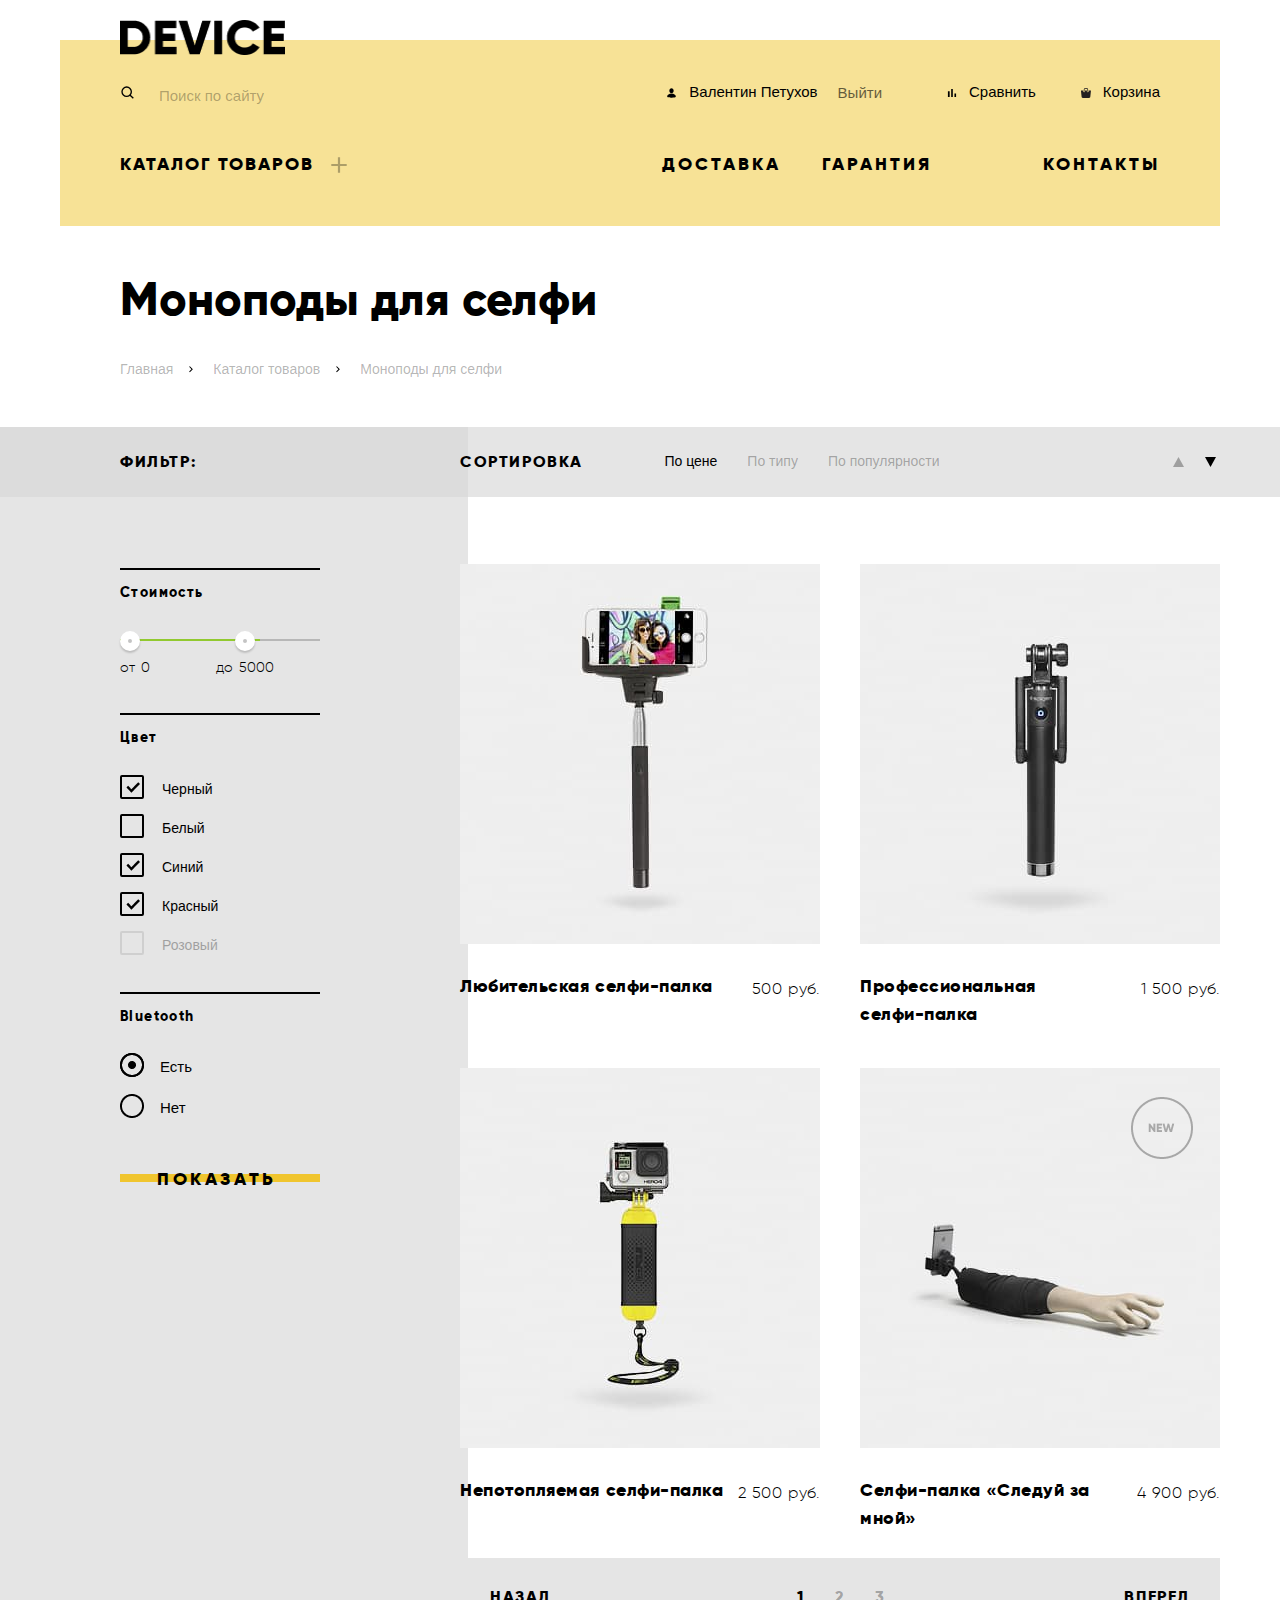
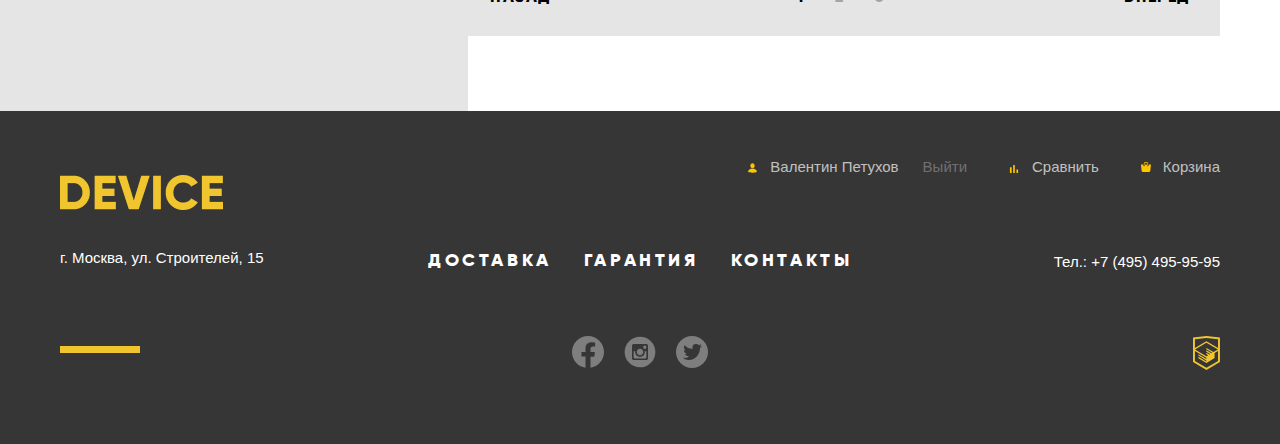
==== commit b5c95ce1: "Update catalog.html" ====
--- a/catalog.html
+++ b/catalog.html
@@ -3,7 +3,7 @@
    <head>
       <meta charset="utf-8">
       <link href="css/normalize.min.css" rel="stylesheet">
-      <link href="css/style.css" rel="stylesheet">
+      <link href="css/style.min.css" rel="stylesheet">
       <title>Магазин Device</title>
    </head>
    <body class="page-body">
@@ -201,18 +201,12 @@
                         <ul class="sort-arrows">
                            <li class="sort-arrows-item">
                               <a href="#">
-                                 <span class="visually-hidden">Сортировка к большему</span>
-                                 <svg width="18" height="18" fill="none" xmlns="http://www.w3.org/2000/svg">
-                                    <path d="M3 14h11L8.5 4 3 14z" fill="#000"/>
-                                 </svg>
+                              <span class="visually-hidden">Сортировка к большему</span>
                               </a>
                            </li>
                            <li class="sort-arrows-item">
                               <a href="#" class="button-arrows-active">
-                                 <span class="visually-hidden">Сортировка к меньшему</span>
-                                 <svg width="18" height="18" fill="none" xmlns="http://www.w3.org/2000/svg">
-                                    <path d="M14 4H3l5.5 10L14 4z" fill="#000"/>
-                                 </svg>
+                              <span class="visually-hidden">Сортировка к меньшему</span>    
                               </a>
                            </li>
                         </ul>
--- a/css/style.min.css
+++ b/css/style.min.css
@@ -0,0 +1,35 @@
+:root{--specialWhite03:rgba(255,255,255,.3);--specialWhite07:rgba(255,255,255,.7);--basicWhite:#fff;--specialBlack01:rgba(0,0,0,.1);--specialBlack02:rgba(0,0,0,.2);--specialBlack03:rgba(0,0,0,.3);--specialBlack06:rgba(0,0,0,.6);--basicBlack:#000;--basicDark:#363636;--inputGreyDark:#eaeaea;--toggleGrey:#c4c4c4;--specialLightGrey:#f2f2f2;--lightGrey:#e5e5e5;--basicGrey:#7e7e7e;--darkGrey:#464646;--specialBasicGrey:#dcdcdc;--specialDarkGrey:#d9d9d9;--specialYellow:#f7e296;--specialYellowDark:#f0c52e;--specialGreen:#91c92f;--specialRed:#f6dada}*{box-sizing:border-box}@font-face{font-family:'Open Sans';font-style:normal;font-weight:300;src:url('../fonts/open-sans-v17-latin_cyrillic-ext_cyrillic-300.eot');src:local('Open Sans Light'),local('OpenSans-Light'),url('../fonts/open-sans-v17-latin_cyrillic-ext_cyrillic-300.woff2') format('woff2'),url('../fonts/open-sans-v17-latin_cyrillic-ext_cyrillic-300.woff') format('woff')}@font-face{font-family:'Open Sans';font-style:normal;font-weight:400;src:url('../fonts/open-sans-v17-latin_cyrillic-ext_cyrillic-regular.eot');src:local('Open Sans Regular'),local('OpenSans-Regular'),url('../fonts/open-sans-v17-latin_cyrillic-ext_cyrillic-regular.woff2') format('woff2'),url('../fonts/open-sans-v17-latin_cyrillic-ext_cyrillic-regular.woff') format('woff')}
+@font-face{font-family:'Gilroy';src:url('../fonts/gilroylight.woff2') format('woff2'),url('../fonts/gilroylight.woff') format('woff');font-weight:300}@font-face{font-family:'Gilroy';font-style:normal;font-weight:800;src:url('../fonts/gilroyextrabold.woff2') format('woff2'),url('../fonts/gilroyextrabold.woff') format('woff')}body{margin:0;padding:0;min-width:1160px;font-size:15px;line-height:28px;font-weight:300;font-family:"Open Sans",Arial,sans-serif;color:var(--basicBlack);background-color:var(--basicWhite)}a{text-decoration:none}img{max-width:100%;height:auto}.page{height:100%}.page-body{min-height:100%;display:grid;grid-template-rows:min-content 1fr min-content;align-content:start}.visually-hidden{position:absolute;width:1px;height:1px;clip:rect(1px,1px,1px,0)}.container{width:1160px;margin:0 auto}.button{display:inline-block;position:relative;font-size:18px;line-height:22px;font-family:'Gilroy','Arial',sans-serif;text-transform:uppercase;font-weight:800;color:var(--basicBlack);text-align:center;vertical-align:middle;letter-spacing:.2em;z-index:1}
+.main-header{margin-top:40px}.navigation-wrapper{display:flex;flex-direction:column;position:relative;padding:0;padding-left:60px;padding-right:60px;background-color:var(--specialYellow)}.user-navigation{order:-1;display:flex;flex-wrap:wrap}.site-navigation .logo-header{position:absolute;top:-20px;left:60px}.site-navigation>a[href]:hover,.site-navigation>a[href]:focus{opacity:.6}.site-navigation>a[href]:active{opacity:.3}.search-field form{display:flex;align-items:start;margin-top:24px;width:444px;min-height:50px}.search-field .input-search{width:358px;margin:0;padding:0;padding-top:23px;padding-bottom:9px;padding-left:39px;box-sizing:border-box;background-color:transparent;border:none}.input-search::placeholder{margin:0;padding:0;font-size:15px;line-height:15px;line-height:20px;color:var(--specialBlack03)}.input-search:hover::placeholder{color:var(--specialBlack06)}.input-search:focus{border-bottom:2px solid var(--basicBlack);outline:none}.input-search:focus~.button-search{display:block}
+.label-search{position:relative}.label-search:before{content:"";position:absolute;top:21px;left:0;width:17px;height:17px;background-image:url(../img/icon_search.svg);background-repeat:no-repeat}.search-field .button-search{display:none;padding:13px 15px;font-size:15px;line-height:20px;text-transform:uppercase;background-color:transparent;border:2px solid var(--basicBlack);cursor:pointer}.button-search:hover,.button-search:focus{color:var(--basicWhite);background-color:var(--basicBlack)}.button-search:active{display:block;color:var(--specialWhite03)}.login,.compare,.shop{margin-top:38px}.login{position:relative;margin-left:95px;padding-left:24px}.login:before{content:"";position:absolute;top:8px;left:0;width:14px;height:15px;background-image:url("../img/icon_user.svg");background-repeat:no-repeat}.compare{position:relative;margin-left:216px;padding-left:24px}.compare:before{content:"";position:absolute;top:8px;left:0;width:15px;height:15px;background-image:url("../img/icon_chart.svg");background-repeat:no-repeat}
+.shop{position:relative;margin-left:auto;padding-left:22px}.shop:before{content:"";display:block;position:absolute;top:10px;left:0;width:11px;height:11px;background-image:url("../img/icon_cart.svg");background-repeat:no-repeat}.login a,.compare a,.shop a{font-size:15px;line-height:20px;color:inherit}.login:hover,.login:focus,.compare:hover,.compare:focus,.shop:hover,.shop:focus{opacity:.6}.login:active,.compare:active,.shop:active{opacity:.3}.site-navigation .navigation-list{display:flex;flex-wrap:wrap;justify-content:space-between;position:relative;margin:0;margin-top:37px;padding:0;list-style:none}.catalog{position:relative;cursor:pointer}.catalog>a{padding-right:36px;min-width:230px;letter-spacing:2px}.catalog:hover .menu-list-wrapper{display:block}.navigation-item:first-child{position:relative}.navigation-item:nth-child(2){margin-left:auto}.navigation-item:nth-child(3){margin-left:41px}.navigation-item:last-child{margin-left:111px}.navigation-item a[href]:hover,.navigation-item a[href]:focus{color:var(--specialBlack06)}
+.navigation-item a[href]:active{color:var(--specialBlack03)}.catalog:before{content:"";position:absolute;top:3px;right:0;width:22px;height:22px;background-image:url("../img/icon_plus.svg");background-repeat:no-repeat}.navigation-item:nth-child(2)>a,.navigation-item:nth-child(3)>a,.navigation-item:last-child>a{letter-spacing:3px}.navigation-item>a{font-size:18px;line-height:22px;font-family:'Gilroy','Arial',sans-serif;font-weight:800;text-transform:uppercase;color:var(--basicBlack)}.menu-list-wrapper{display:none}.navigation-item .menu-list{display:flex;flex-wrap:wrap;position:absolute;top:25px;left:-60px;margin:0;padding:0;padding-left:60px;padding-right:60px;padding-bottom:37px;min-width:1160px;list-style:none;background-color:var(--specialYellow);z-index:1001}.menu-list a{font-size:15px;line-height:20px;font-weight:300;color:var(--basicBlack)}.catalog .column-list{margin:0;margin-right:63px;margin-top:27px;padding:0;list-style:none}.menu-column:last-child .column-list{margin-right:0}
+.catalog .column-item{margin-bottom:8px}.catalog .column-item:last-child{margin-bottom:0}.column-item a[href]:hover,.column-item a[href]:focus{color:var(--specialBlack06)}.column-item a[href]:active{color:var(--specialBlack03)}.slider-wrapper{position:relative;width:100%;background-color:transparent}.slider-wrapper:before{content:"";display:block;position:absolute;width:100%;height:161px;background-color:var(--specialYellow);z-index:-1}.slider-pagination{margin:0;padding:0;list-style:none}.slider-list{margin:0;padding:0;padding-top:32px;list-style:none;z-index:1000}.slider-item{display:none}.slider-item:nth-child(1){display:flex;justify-content:flex-end}.slider-item{height:507px}.slider-item:nth-child(1) img{margin-bottom:21px;margin-right:127px;width:384px;height:486px}.slider-item:nth-child(2) img{margin-top:22px;margin-right:138px;width:345px;height:485px}.slider-item:nth-child(3) img{margin-top:81px;margin-right:43px;width:526px;height:334px}.slider-content{position:relative;margin-top:25px;max-width:560px;background-color:transparent}
+.slider-pagination{display:flex;position:absolute;bottom:150px;right:88px;z-index:20000}.slider-pagination li{margin-right:18px}.slider-pagination li:last-child{margin-right:0}.pagination-button{position:relative;width:12px;height:12px;background-color:transparent;background-image:url("../img/slider_button_empty.svg");background-repeat:no-repeat;border:none;cursor:pointer}.pagination-button:before{content:"";display:none;position:absolute;top:0;left:0;width:12px;height:12px;background-image:url("../img/slider_button.svg");background-repeat:no-repeat}.slider-pagination-item:nth-child(1) .pagination-button:before{display:block}.slider-pagination>li:nth-child(1).pagination-button:checked~.slider-list>li:nth-child(1){display:block}.slider-content:after{content:"";display:block;position:absolute;top:8px;left:0;width:100px;height:8px;background-color:var(--basicWhite)}.slider-content:before{content:"01";position:absolute;top:-46px;right:52px;margin:0;padding:0;font-size:179px;line-height:219px;font-family:'Gilroy','Arial',sans-serif;font-weight:800;text-transform:uppercase;color:var(--basicWhite);z-index:-1}
+.slider-item:nth-child(2) .slider-content:before{content:"02";position:absolute;top:-46px;right:48px;margin:0;padding:0;font-size:179px;line-height:219px;font-family:'Gilroy','Arial',sans-serif;font-weight:800;text-transform:uppercase;color:var(--basicWhite);z-index:-1}.slider-item:nth-child(3) .slider-content:before{content:"03";position:absolute;top:-46px;right:48px;margin:0;padding:0;font-size:179px;line-height:219px;font-family:'Gilroy','Arial',sans-serif;font-weight:800;text-transform:uppercase;color:var(--basicWhite);z-index:-1}.slider-content h3{margin:0;margin-top:67px;font-size:47px;line-height:58px;font-family:'Gilroy','Arial',sans-serif;font-weight:800;color:var(--basicBlack);z-index:1}.slider-item:first-child h3{padding-right:170px}.slider-item:nth-child(2) h3{padding-right:170px}.slider-content p{margin-top:27px;font-size:15px;line-height:20px;font-weight:300}.slider-item:nth-child(1) p{padding-right:80px}
+.slider-item:nth-child(2) p,.slider-item:nth-child(3) p{padding-right:107px}.button-slider{margin-top:37px;padding-left:44px;padding-right:42px;padding-top:9px;padding-bottom:9px}.button:before{content:"";display:block;position:absolute;left:0;top:15px;width:100%;height:8px;background-color:var(--specialYellowDark);z-index:-1}.button-slider:hover:before,.button-slider:focus:before{height:100%;top:0}.button-slider:active{color:var(--specialBlack03)}.slider-description{display:flex;flex-wrap:wrap;padding:0;margin:0;margin-top:34px}.slider-description dl{margin-right:63px;max-width:186px}.slider-item:nth-child(3) dl{margin-right:27px}.slider-item:nth-child(3) dl:last-child{margin-right:0}.slider-description dl:last-child{margin-right:0}.slider-description dt{margin-bottom:15px;font-size:36px;line-height:42px;font-family:'Gilroy','Arial',sans-serif;font-weight:300;letter-spacing:.1em}.slider-description dd{margin:0;font-size:13px;line-height:15px;font-family:'Gilroy','Arial',sans-serif;font-weight:300;letter-spacing:.1em}
+.popular-list{display:flex;flex-wrap:wrap;margin:0;margin-top:96px;padding:0;list-style:none}.popular-item{margin-right:40px;width:160px}.popular-item:nth-child(6n){margin-right:0}.popular-image-wrapper{display:flex;justify-content:center;align-items:center;width:160px;height:160px;background-color:var(--specialYellow);cursor:pointer}.popular-item a{display:inline-block;font-size:18px;line-height:22px;font-family:'Gilroy','Arial',sans-serif;font-weight:800;color:var(--basicBlack);vertical-align:middle}.popular-item h3{margin:0;margin-top:35px}.popular-image-wrapper:hover,.popular-image-wrapper:focus{background-color:var(--specialYellowDark)}.popular-image-wrapper:active img{opacity:.3}.popular-item:active a{color:var(--specialBlack03)}.services{position:relative;margin-top:88px;padding-bottom:68px;background-color:var(--lightGrey)}.services:before{content:"";display:block;width:100%;height:100px;background-color:var(--basicWhite)}.services-wrapper{display:flex;margin-top:-100px;min-height:320px;background-color:transparent}
+.services-button-list{display:flex;flex-direction:column;justify-content:center;align-items:start;margin:0;padding:0;width:284px;list-style:none;border-right:7px solid var(--basicBlack)}.services-button{padding-top:9px;padding-bottom:9px;width:160px;background-color:transparent;border:none;outline:none}.services-button:not(.services-button-active){cursor:pointer}.services-button:not(.services-button-active):before{content:"";display:block;position:absolute;left:0;top:15px;width:100%;height:8px;background-color:var(--specialYellowDark);z-index:-1}.services-button-active:before{content:"";display:block;position:absolute;top:0;left:0;height:100%;background-color:var(--basicBlack)}.services-button:not(.services-button-active):hover:before,.services-button:not(.services-button-active):focus:before{height:100%;top:0}.services-button:not(.services-button-active):active{top:0;height:100%;color:var(--specialYellow)}.services-button-item:nth-child(1) .services-button:not(.services-button-active):active{padding-left:18px;padding-right:266px;border:none;outline:none}
+.services-button-item:nth-child(2) .services-button:not(.services-button-active):active{padding-left:23px;padding-right:260px;border:none;outline:none}.services-button-item:nth-child(3) .services-button:not(.services-button-active):active{padding-left:36px;padding-right:247px;border:none;outline:none}.services-button:not(.services-button-active):active:before{background-color:var(--basicBlack)}li:nth-child(1) .services-button-active{padding-top:9px;padding-bottom:9px;padding-left:18px;padding-right:266px;color:var(--specialYellow)}li:nth-child(2) .services-button-active{padding-top:9px;padding-bottom:9px;padding-left:20px;padding-right:260px;color:var(--specialYellow)}li:nth-child(3) .services-button-active{padding-top:9px;padding-bottom:9px;padding-left:35px;padding-right:247px;color:var(--specialYellow)}.services-button-item{margin-bottom:22px;width:100%}.service-button-item:first-child{margin-top:14px}.services-button-item:last-child{margin-bottom:0}.services-content-list{margin:0;margin-left:auto;padding:0;max-width:760px;list-style:none}
+.services-content-item{display:none}.services-content-item:nth-child(1){display:block}.services-content-item h3{margin:0;padding-top:71px;font-size:47px;line-height:58px;font-family:'Gilroy','Arial',sans-serif;font-weight:800;letter-spacing:.2em}.services-content-item p{margin-top:40px;font-size:15px;line-height:28px;letter-spacing:.1em}.services-content-item:nth-child(1) p{padding-right:265px}.services-content-item:nth-child(2) p{padding-right:180px}.services-content-item:nth-child(3) p{padding-right:220px}.services-content-item:nth-child(1){background-image:url("../img/delivery.png");background-repeat:no-repeat;background-position:620px 70px}.services-content-item:nth-child(2){background-image:url("../img/warranty.png");background-repeat:no-repeat;background-position:100% 52px}.services-content-item:nth-child(3){background-image:url("../img/credit.png");background-repeat:no-repeat;background-position:595px 48px}.brends-list{display:flex;flex-wrap:wrap;margin:0;margin-top:93px;padding:0;list-style:none}
+.brends-item:not(:nth-child(4n)){margin-right:40px}.brends-item img{filter:grayscale(1)}.brends-item:hover img,.brends-item:focus img{filter:grayscale(0)}.brends-item:active{opacity:.6}.information-wrapper{display:flex;justify-content:space-between;margin-top:82px}.about-us{position:relative;padding-bottom:20px}.about-us:before{content:"";display:block;position:absolute;top:0;left:0;width:80px;height:7px;background-color:var(--basicBlack)}.about-us h2{margin:0;margin-top:58px;font-size:47px;line-height:58px;font-family:'Gilroy','Arial',sans-serif;font-weight:800;letter-spacing:.2em}.about-us p{font-size:15px;line-height:28px}.about-us>p:nth-of-type(1){margin-top:40px;padding-right:127px}.about-us>p:nth-of-type(2){margin-top:40px;padding-right:128px}.about-us-list{margin:0;margin-top:58px;padding:0;list-style:none}.about-us-list p{position:relative;padding-left:32px;font-size:16px;line-height:28px;font-weight:800;font-family:'Gilroy','Arial',sans-serif;color:var(--basicBlack)}
+.about-us-list p:before{content:"";display:block;position:absolute;top:8px;left:0;width:4px;height:4px;border:2px solid var(--lightGrey);border-radius:50%}.about-us-button:before{content:"";display:block;position:absolute;left:0;top:15px;width:100%;height:8px;background-color:var(--specialYellowDark);z-index:-1}.about-us-button{margin-top:50px;padding-top:9px;padding-bottom:9px;padding-left:25px;padding-right:18px}.about-us-button:hover:before,.about-us-button:focus:before{top:0;height:100%}.about-us-button:active{color:var(--specialBlack03)}.contacts{position:relative;min-width:560px}.contacts:before{content:"";display:block;position:absolute;top:0;left:0;width:80px;height:7px;background-color:var(--basicBlack)}.contacts h2{margin:0;margin-top:58px;font-size:47px;line-height:58px;font-family:'Gilroy','Arial',sans-serif;font-weight:800;letter-spacing:.2em}.contacts>p:nth-of-type(1){margin-top:40px}.contacts-map{display:inline-block;margin-top:22px;vertical-align:middle}
+.contacts-button:before{content:"";display:block;position:absolute;left:0;top:15px;width:100%;height:8px;background-color:var(--specialYellowDark);z-index:-1}.contacts-button{margin-top:69px;padding-top:9px;padding-bottom:9px;padding-left:39px;padding-right:39px}.contacts-button:hover:before,.contacts-button:focus:before{top:0;height:100%}.contacts-button:active{color:var(--specialBlack03)}.main-footer{margin-top:57px;padding-bottom:65px;background-color:var(--basicDark)}.logo-footer{display:inline-block;margin-top:63px;vertical-align:middle;cursor:pointer}.logo-footer:hover,.logo-footer:focus{opacity:.6}.logo-footer:active{opacity:.3}.footer-top{display:flex;flex-wrap:wrap;justify-content:space-between;border-top:1px solid transparent}.footer-nav-wrapper{display:flex;flex-wrap:wrap;margin-top:41px}.footer-nav-wrapper a{font-size:15px;line-height:20px;font-weight:300;color:var(--specialWhite07)}.footer-login a{position:relative;margin-right:42px;padding-left:27px}.footer-login a:before{content:"";display:block;position:absolute;top:5px;left:5px;width:13px;height:14px;background-image:url("../img/icon_user_footer.svg");background-repeat:no-repeat}
+.footer-login a:hover,.footer-login a:focus{color:var(--basicWhite)}.footer-login a:active{color:var(--specialWhite03)}.footer-login a:hover:before,.footer-login a:focus:before{opacity:.6}.footer-login a:active:before{opacity:.3}.footer-compare a{position:relative;margin-right:42px;padding-left:25px}.footer-compare a:before{content:"";display:block;position:absolute;top:4px;left:0;width:14px;height:14px;background-image:url("../img/icon_chart_footer.svg");background-repeat:no-repeat}.footer-compare a:hover,.footer-compare a:focus{color:var(--basicWhite)}.footer-compare a:active{color:var(--specialWhite03)}.footer-compare a:hover:before,.footer-compare a:focus:before{opacity:.6}.footer-compare a:active:before{opacity:.3}.footer-shop a{position:relative;padding-left:22px}.footer-shop a:before{content:"";display:block;position:absolute;top:4px;left:0;width:14px;height:14px;background-image:url("../img/icon_cart_footer.svg");background-repeat:no-repeat}.footer-shop a:hover,.footer-shop a:focus{color:var(--basicWhite)}
+.footer-shop a:active{color:var(--specialWhite03)}.footer-shop a:hover:before,.footer-shop a:focus:before{opacity:.6}.footer-shop a:active:before{opacity:.3}.footer-middle{display:flex;justify-content:space-between;margin-top:14px}.footer-middle .adress{display:inline-block;max-width:260px;font-size:15px;line-height:20px;font-weight:300;vertical-align:middle;color:var(--basicWhite)}.footer-navigation-list{display:flex;flex-wrap:wrap;margin:0;margin-top:14px;margin-right:37px;padding:0;list-style:none}.footer-navigation-item{margin-right:32px}.footer-navigation-item:last-child{margin-right:0}.footer-navigation-item a{font-size:18px;line-height:22px;font-weight:800;font-family:'Gilroy','Arial',sans-serif;text-transform:uppercase;letter-spacing:.2em;color:var(--basicWhite)}.footer-navigation-item a:hover,.footer-navigation-item a:focus{opacity:.6}.footer-navigation-item a:active{opacity:.3}.phone-number a{font-size:15px;line-height:20px;font-weight:300;color:var(--basicWhite)}
+.footer-bottom{display:flex;justify-content:space-between;position:relative;margin-top:45px;padding-left:27px}.footer-bottom:before{content:"";display:block;position:absolute;top:10px;left:0;width:80px;height:7px;background-color:var(--specialYellowDark)}.footer-bottom .social-list{display:flex;flex-wrap:wrap;margin:0;margin-left:auto;margin-right:auto;padding:0;list-style:none}.social-item{margin-right:20px}.social-item:last-child{margin-right:0}.social-item a{display:inline-block;width:32px;height:32px;vertical-align:middle;background-image:url("../img/icon_facebook.svg");background-repeat:no-repeat;opacity:.6}.social-item:nth-child(2) a{background-image:url("../img/icon_instagram.svg");background-repeat:no-repeat;opacity:.6}.social-item:nth-child(3) a{background-image:url("../img/icon_witter.svg");background-repeat:no-repeat;opacity:.6}.social-item a:hover,.social-item a:focus{opacity:1}.social-item a:active{opacity:.3}.logo-creators{cursor:pointer}.logo-creators:hover,.logo-creators:focus{opacity:.6}
+.logo-creators:active{opacity:.3}.modal{display:none;position:fixed;top:50%;left:50%;padding-left:100px;padding-right:100px;padding-bottom:62px;background-color:var(--basicWhite);border-radius:5px;box-shadow:0px 10px 16px rgba(0,0,0,.15);transform:translate(-50%,-50%);z-index:20000}.open-form{display:block;animation:bounce .8s}.modal-form-wrapper{position:relative;z-index:3}.close-button-wrapper{position:relative}.modal-close-button{display:inline-block;position:absolute;top:-60px;right:-81px;width:55px;height:55px;background-color:var(--specialYellow);vertical-align:middle;border:none;border-radius:50%;cursor:pointer}.modal-close-button:before{content:"";display:block;position:absolute;top:50%;left:50%;width:30px;height:30px;background-image:url("../img/icon_cross.png");transform:translate(-50%,-50%)}.modal-close-button:hover,.modal-close-button:focus{background-color:var(--specialYellowDark)}.modal-close-button:active{background-color:var(--specialYellow);opacity:.6}.input-group-wrapper{display:flex;margin-top:92px}
+.input-group{display:flex;flex-direction:column}.label-form{margin-bottom:10px;font-size:18px;line-height:22px;font-weight:800;font-family:'Gilroy','Arial',sans-serif;color:var(--basicBlack)}.input-field{padding-top:16px;padding-bottom:15px;padding-left:20px;width:360px;background-color:var(--specialLightGrey);border:none;border-radius:3px;box-sizing:border:box;outline:none}.input-field:hover{padding-top:14px;padding-bottom:13px;padding-left:18px;width:360px;background-color:var(--inputGreyDark);border:2px solid var(--inputGreyDark);border-radius:3px;box-sizing:border:box}.input-field:focus{padding-top:14px;padding-bottom:13px;padding-left:18px;width:360px;background-color:var(--basicWhite);border:2px solid var(--specialYellowDark);border-radius:3px;box-sizing:border:box;outline:none}.form-error{animation:shake .6s}.input-error{padding-top:14px;padding-bottom:13px;padding-left:18px;width:360px;background-color:var(--specialRed);border:2px solid var(--specialRed);border-radius:3px;box-sizing:border:box;outline:none}
+.input-field::placeholder{font-size:14px;line-height:1;font-family:'Open Sans','Arial',sans-serif;color:var(--specialBlack03)}.input-group:first-child .input-field{margin-right:40px}.input-group:nth-child(3){margin-top:20px}.textarea{padding-top:16px;padding-left:20px;font-size:14px;line-height:20px;font-family:"Open Sans","Arial",sans-serif;color:var(--specialBlack03);background-color:var(--specialLightGrey);border-radius:3px;border:2px solid var(--specialLightGrey);outline:none}.textarea:hover{background-color:var(--inputGreyDark)}.textarea:focus{background-color:var(--basicWhite);border:2px solid var(--specialYellowDark);border-radius:3px;box-sizing:border:box;outline:none}.form-button:before{content:"";display:block;position:absolute;left:0;top:15px;width:100%;height:8px;background-color:var(--specialYellowDark);z-index:-1}.form-button{margin-top:13px;padding-top:9px;padding-bottom:9px;padding-left:32px;padding-right:37px;background-color:transparent;border:none;cursor:pointer}
+.form-button:hover:before,.form-button:focus:before{top:0;height:100%}.form-button:active{color:var(--specialBlack03)}.map-popup{display:none;position:fixed;top:50%;left:50%;width:994px;height:593px;transform:translate(-50%,-50%);z-index:200000}.open-map-popup{display:block}.map-popup-wrapper{position:relative;min-width:994px;min-height:593px;background-image:url(../img/map_popup.png);background-repeat:no-repeat;background-size:994px 593px;box-shadow:0px 10px 16px rgba(0,0,0,.15)}.close-map-button{display:inline-block;position:absolute;top:32px;right:37px;width:55px;height:55px;background-color:var(--specialYellow);vertical-align:middle;border:none;border-radius:50%;cursor:pointer}.map-popup iframe{border:0}.close-map-button:before{content:"";display:block;position:absolute;top:50%;left:50%;width:30px;height:30px;background-image:url("../img/icon_cross.png");transform:translate(-50%,-50%)}.close-map-button:hover,.close-map-button:focus{background-color:var(--specialYellowDark)}
+.close-map-button:active{background-color:var(--specialYellow);opacity:.6}.inner-header .navigation-wrapper{padding-bottom:47px}.inner-header .login,.inner-header .compare,.inner-header .shop{margin-left:0;margin-right:0}.inner-header .login-out{margin-top:39px;margin-left:20px;margin-right:63px}.login-out a{font-size:15px;line-height:20px;color:inherit;opacity:.6}.inner-header .compare{margin-right:45px}.inner-header .user-navigation{justify-content:space-between}.inner-header .header-user-nav-wrapper{display:flex;flex-wrap:wrap}.inner-main h1{margin:0;margin-top:44px;margin-left:60px;font-size:47px;line-height:58px;font-family:'Gilroy','Arial',sans-serif;font-weight:800}.breadcrumbs-list{display:flex;margin:0;margin-top:27px;margin-left:60px;padding:0;list-style:none}.breadcrumbs-item{position:relative;margin-right:16px;padding-right:24px}.breadcrumbs-item:nth-child(-n+2):before{content:"";display:block;position:absolute;top:8px;right:0;width:12px;height:12px;background-image:url("../img/icon_arrow_nav.svg");background-repeat:no-repeat}
+.breadcrumbs-item a{font-size:14px;line-height:19px;font-weight:300;color:var(--specialBlack03)}.breadcrumbs-item:hover a[href],.breadcrumbs-item:focus a[href]{color:var(--specialBlack06)}.breadcrumbs-item:active a[href]{color:var(--specialBlack01)}.inner-main{position:relative}.content-wrapper{display:flex;justify-content:space-between}.filter{z-index:3;box-sizing:border-box}.filter h2{margin:0;margin-left:60px;padding-top:25px;font-size:16px;line-height:20px;font-family:'Gilroy','Arial',sans-serif;text-transform:uppercase;font-weight:800;letter-spacing:.1em}.filter form{margin-left:60px;margin-top:96px;width:200px;z-index:3}.filter fieldset{margin:0;padding:0;border:none}.filter legend{padding:0;padding-top:14px;font-size:14px;line-height:17px;font-family:'Gilroy','Arial',sans-serif;font-weight:800;letter-spacing:.1em;color:var(--specialBlack)}.filter .price,.filter .color,.filter .bluetooth{border-top:2px solid var(--basicBlack)}.range-filter{position:relative;margin-top:38px}
+.filter .scale{position:relative;margin-top:30px;height:2px;width:100%;background-color:var(--specialBlack02)}.range-filter .bar{height:2px;width:70%;background-color:var(--specialGreen)}.range-filter .toggle{position:absolute;top:-8px;padding:0;width:4px;height:4px;background-color:var(--toggleGrey);border:8px solid var(--basicWhite);box-sizing:content-box;border-radius:50%;box-shadow:0px 2px 2px rgba(0,0,0,.18);cursor:pointer}.range-filter .toggle-min{left:0}.range-filter .toggle-max{left:115px}.toggle:active{transform:scale(1.1)}.price-controls{display:flex;justify-content:flex-start;margin-top:17px}.price-controls input{width:50px;font-size:14px;line-height:16px;font-family:'Gilroy','Arial',sans-serif;font-weight:300;background-color:transparent;border:none;color:var(--basicBlack)}.price-controls label{font-size:14px;line-height:16px;font-family:'Gilroy','Arial',sans-serif;font-weight:300;color:var(--basicBlack)}.label-checkbox{font-size:14px;line-height:19px;cursor:pointer}
+.min-price{margin-right:27px}.filter .color{margin-top:37px}.color .checkbox-group{position:relative;margin:0;margin-bottom:11px;padding-left:42px}.color legend{margin-bottom:29px}.input-checkbox+label:before{content:"";display:block;position:absolute;top:0;left:0;width:20px;height:20px;border:2px solid var(--basicBlack);border-radius:2px;cursor:pointer}.input-checkbox:checked+label:after{content:"";display:block;position:absolute;top:7px;left:6px;width:14px;height:11px;background-image:url("../img/checkbox_on.png");background-repeat:no-repeat;cursor:pointer}.input-checkbox:hover+label:before,.input-checkbox:focus+label:before{opacity:.3;outline:double}.input-checkbox:checked:hover+label:after,.input-checkbox:checked:focus+label:after{opacity:.3}.input-checkbox:active+label:before{opacity:1}.input-checkbox:checked:active+label:after{opacity:1}.input-disabled+label{opacity:.3;cursor:default}.input-disabled+label:before{opacity:.3;cursor:default}.input-disabled:hover+label:before{opacity:.3}
+.input-disabled:active+label:before{opacity:.3}.filter .bluetooth{margin-top:22px}.bluetooth legend{margin-bottom:15px}.radio-group{position:relative;margin:0;margin-top:13px;padding-left:40px}.label-radio{cursor:pointer}.input-radio+label:before{content:"";display:block;position:absolute;top:0;left:0;width:24px;height:24px;background-image:url("../img/radio_off.png");background-repeat:no-repeat;cursor:pointer}.input-radio:checked+label:after{content:"";display:block;position:absolute;top:0;left:0;width:24px;height:24px;background-image:url("../img/radio_on.png");background-repeat:no-repeat;cursor:pointer}.input-radio:checked:hover+label:after,.input-radio:checked:focus+label:after{opacity:.6;outline:double}.input-radio:checked:hover+label:before{display:none}.input-radio:hover+label:before,.input-radio:focus+label:before{opacity:.6;outline:double}.input-radio:active+label:before{opacity:1}.filter-button{margin-top:37px;padding-left:37px;padding-right:43px;padding-top:9px;padding-bottom:9px;background-color:transparent;border:none;cursor:pointer}
+.filter-button:before{content:"";display:block;position:absolute;left:0;top:15px;width:100%;height:8px;background-color:var(--specialYellowDark);z-index:-1}.filter-button:hover:before,.filter-button:focus:before{top:0;height:100%}.filter-button:active{color:var(--specialBlack03)}.background-wrapper{position:relative;margin-top:44px;background-image:linear-gradient(to right,var(--lightGrey) 36.6%,var(--basicWhite) 36.6%)}.background-wrapper:before{content:"";display:block;position:absolute;top:0;left:0;width:100%;height:70px;background-image:linear-gradient(to right,var(--specialBasicGrey) 36.6%,var(--lightGrey) 36.6%)}.inner-catalog{max-width:760px;z-index:3}.inner-catalog .inner-catalog-list{display:flex;flex-wrap:wrap;justify-content:space-between;margin:0;margin-top:89px;padding:0;list-style:none}.inner-catalog-sort{display:flex;justify-content:space-between}.inner-catalog-sort>p{margin:0;padding-top:25px;font-size:16px;line-height:20px;font-family:'Gilroy','Arial',sans-serif;text-transform:uppercase;font-weight:800;letter-spacing:.1em}
+.sort-list{display:flex;margin:0;margin-right:148px;padding:0;padding-top:20px;list-style:none}.sort-item{margin-right:30px}.sort-item:last-child{margin-right:0}.sort-item a{font-size:14px;line-height:19px;color:var(--specialBlack03)}.sort-item a:not(.sort-active):hover,.sort-item a:not(.sort-active):focus{color:var(--specialBlack06)}.sort-item:active a:not(.sort-active){color:var(--basicBlack)}.sort-item .sort-active{color:var(--basicBlack)}.sort-arrows{display:flex;margin:0;margin-top:20px;padding:0;list-style:none}.sort-arrows-item a{display:inline-block;width:18px;height:18px;vertical-align:middle;background-image:url(../img/icon_down_dir.svg);background-repeat:no-repeat}.sort-arrows-item:first-child a{transform:rotate(180deg);opacity:.3}.sort-arrows-item .button-arrows-active{opacity:1;margin-left:15px}.sort-arrows-item:hover a:not(.button-arrows-active),.sort-arrows-item:focus a:not(.button-arrows-active){opacity:.6}.sort-arrows-item:active a:not(.button-arrows-active){opacity:1}.inner-catalog-item{margin-bottom:0}
+.inner-catalog-item:nth-child(-n+2){margin-bottom:40px}.inner-catalog-cart{max-width:380px}.cart-content{position:relative}.cart-content:before{content:"";display:none;position:absolute;top:29px;right:27px;width:62px;height:62px;background-image:url("../img/icon_new.png");background-repeat:no-repeat}.inner-catalog-item:last-child .cart-content:before{display:block}.cart-content-link{display:none;flex-direction:column;justify-content:center;align-items:center;position:absolute;top:0;left:0;width:100%;height:100%}.cart-content:hover .cart-content-link{display:flex}.cart-title{display:flex;justify-content:space-between}.cart-title h3{display:inline-block;max-width:266px;vertical-align:middle;margin:0}.cart-title a{font-size:18px;line-height:22px;font-family:'Gilroy','Arial',sans-serif;letter-spacing:.03em;font-weight:800;color:var(--basicBlack)}.cart-title{display:flex;justify-content:space-between;margin-top:19px}.cart-title .cart-price{display:inline-block;margin-top:8px;font-size:16px;line-height:18px;text-align:right;font-family:'Gilroy','Arial',sans-serif;font-weight:300;letter-spacing:.05em;vertical-align:middle}
+.cart-button{margin-top:37px;padding-left:44px;padding-right:42px;padding-top:9px;padding-bottom:9px}.cart-button:before{content:"";display:block;position:absolute;left:0;top:15px;width:100%;height:8px;background-color:var(--specialYellowDark);z-index:-1}.cart-button:hover:before,.cart-button:focus:before{height:100%;top:0}.cart-button:active{color:var(--specialBlack03)}.cart-compare{font-size:13px;line-height:18px;font-weight:300;color:var(--specialBlack06)}.cart-compare:hover,.cart-compare:focus{color:var(--basicBlack)}.cart-compare:active{color:var(--specialBlack03)}.catalog-pagination-list{display:flex;margin:0;margin-top:26px;margin-bottom:75px;padding:0;list-style:none;background-color:var(--lightGrey);box-sizing:border-box}.catalog-pagination-item{padding-top:25px;padding-bottom:25px;box-sizing:border-box}.catalog-pagination-item a{font-size:16px;line-height:20px;font-family:'Gilroy','Arial',sans-serif;font-weight:800;text-transform:uppercase;letter-spacing:.1em;color:var(--basicBlack)}
+.catalog-pagination-item:not(:first-child):not(:last-child):not(.active-pagination) a{color:var(--specialBlack03)}.catalog-pagination-item:first-child{margin-right:216px}.catalog-pagination-item:last-child{margin-left:auto}.catalog-pagination-item:not(:first-child):not(:last-child){margin-right:30px}.catalog-pagination-item:first-child,.catalog-pagination-item:last-child{padding-left:30px;padding-right:30px;cursor:pointer}.catalog-pagination-item:first-child:hover,.catalog-pagination-item:first-child:focus,.catalog-pagination-item:last-child:hover,.catalog-pagination-item:last-child:focus{background:var(--specialDarkGrey)}.catalog-pagination-item:first-child:active a,.catalog-pagination-item:last-child:active a{color:var(--specialBlack03)}.catalog-pagination-item:not(:last-child):not(:first-child):hover a[href],.catalog-pagination-item:not(:last-child):not(:first-child):focus a[href]{color:var(--specialBlack06)}.catalog-pagination-item:not(:last-child):not(:first-child):active a[href]{color:var(--basicBlack)}
+.inner-footer{margin-top:0}.inner-footer .footer-login{color:var(--basicWhite)}.inner-footer .footer-login a{margin-right:24px}.inner-footer .footer-exit a{color:var(--specialWhite03);margin-right:40px}@keyframes bounce{0%{position:fixed;top:50%;left:50%;transform:translate(-50%,2000px)}50%{position:fixed;top:50%;left:50%;transform:translate(-50%,-400px)}70%{position:fixed;top:50%;left:50%;transform:translate(-50%,-300px)}100%{position:fixed;top:50%;left:50%;transform:translate(-50%,-200px) ease-out}}@keyframes shake{0%,100%{position:fixed;top:50%;left:50%;transform:translateX(-50%,-50%)}10%,30%,50%,70%,90%{position:fixed;top:50%;left:50%;transform:translate(-49%,-50%)}20%,40%,60%,80%{position:fixed;top:50%;left:50%;transform:translate(-51%,-50%)}}